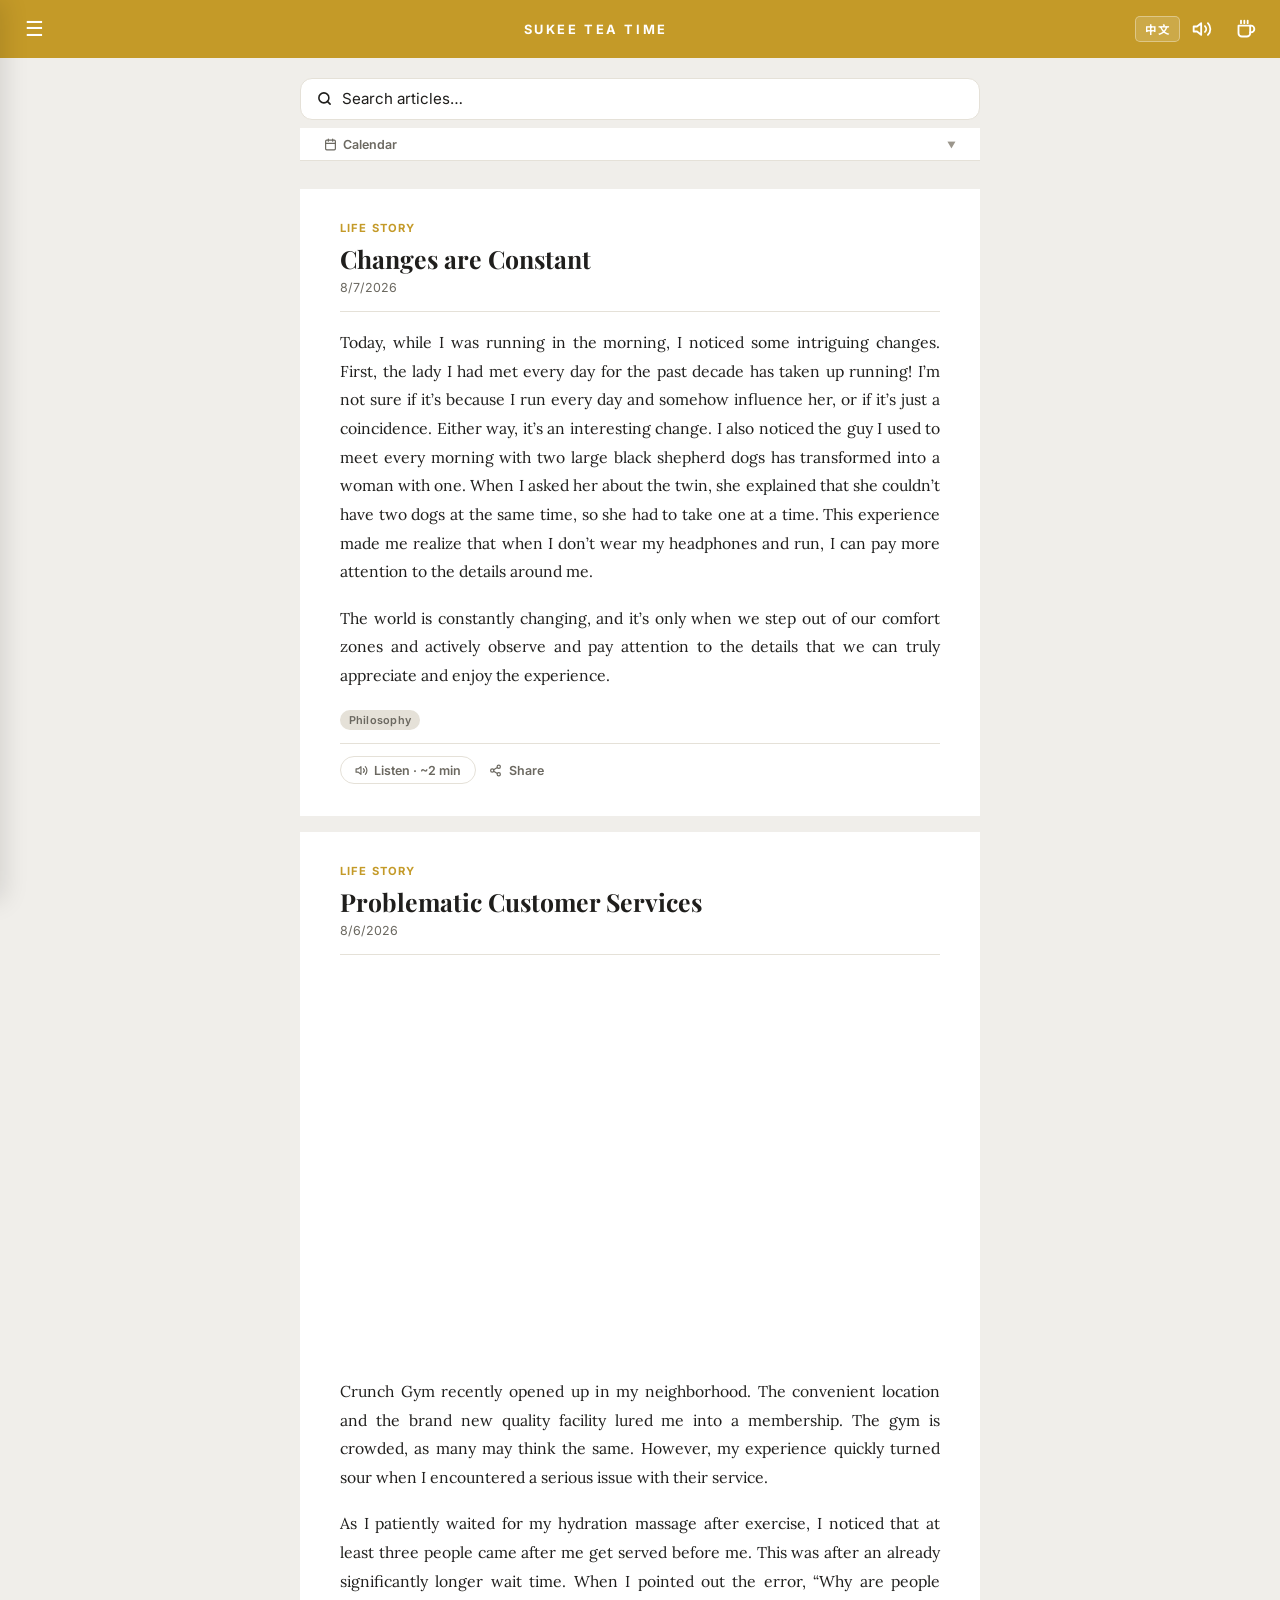
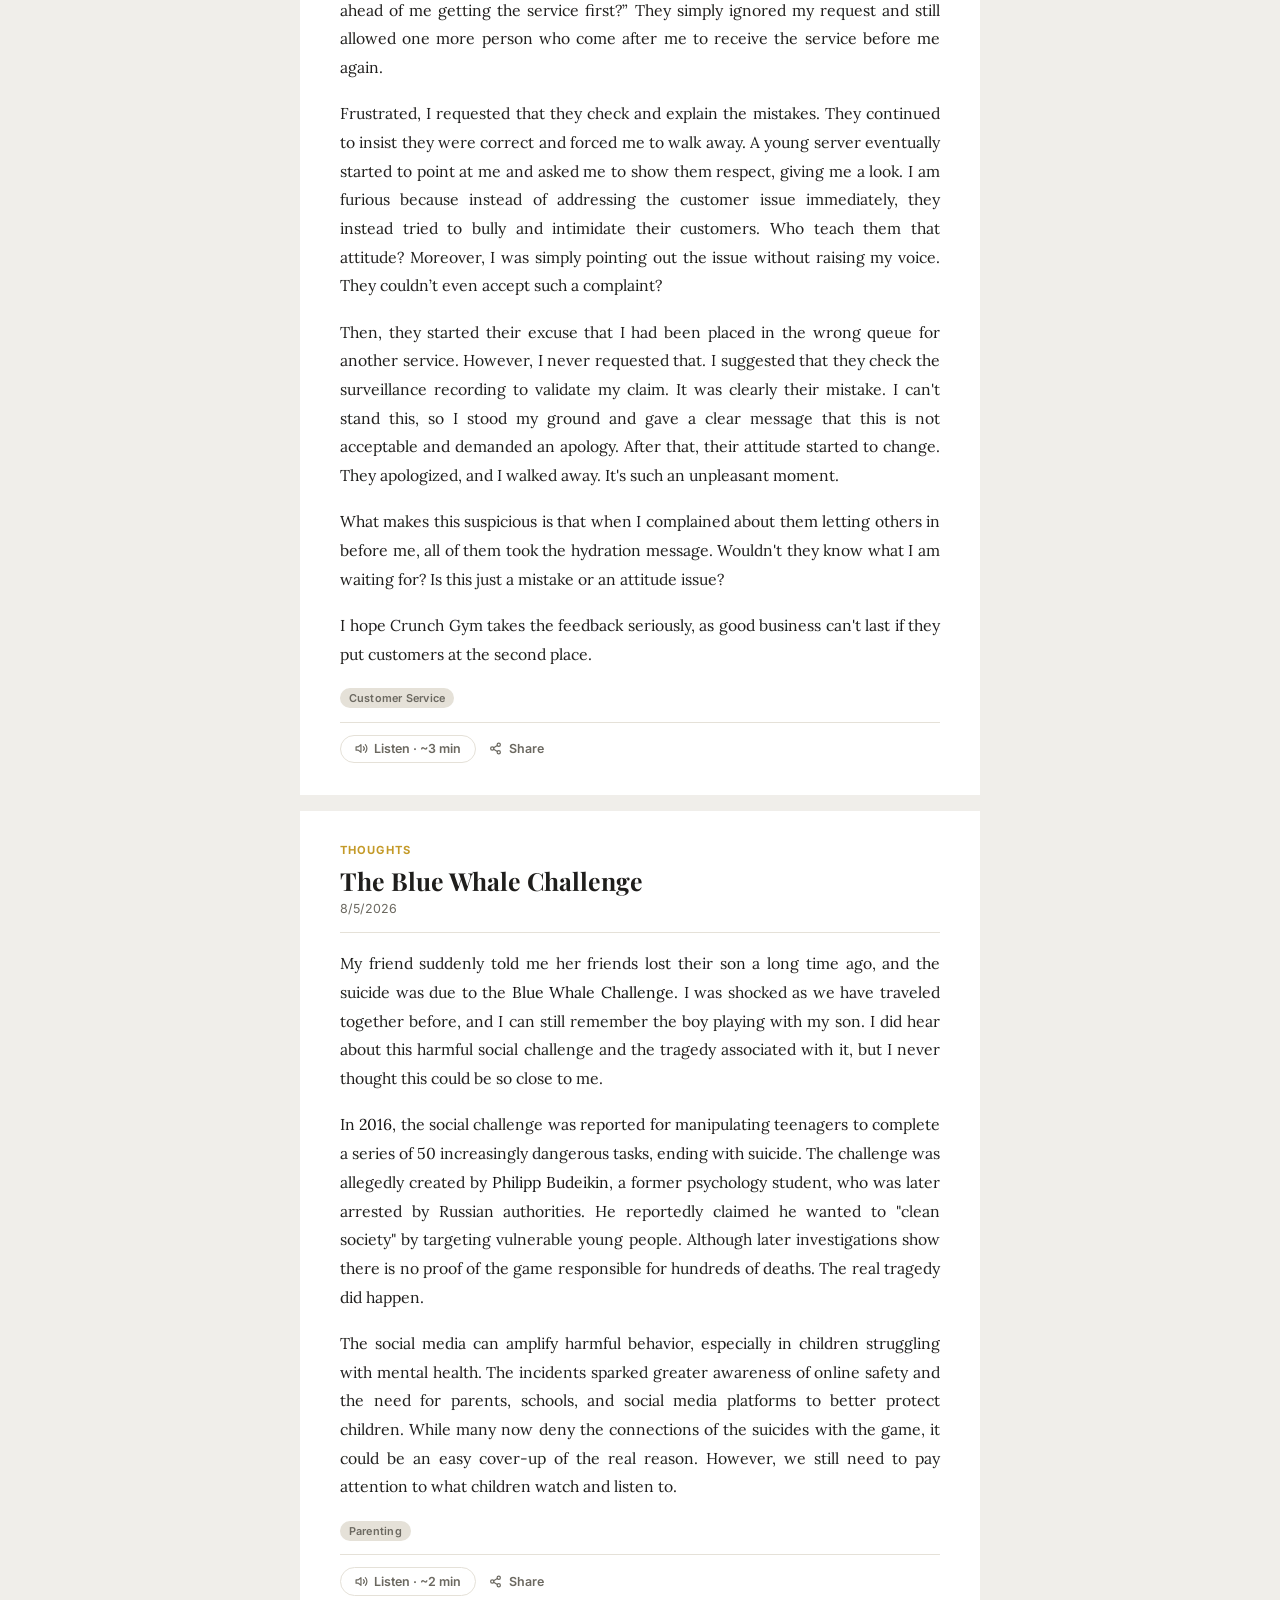
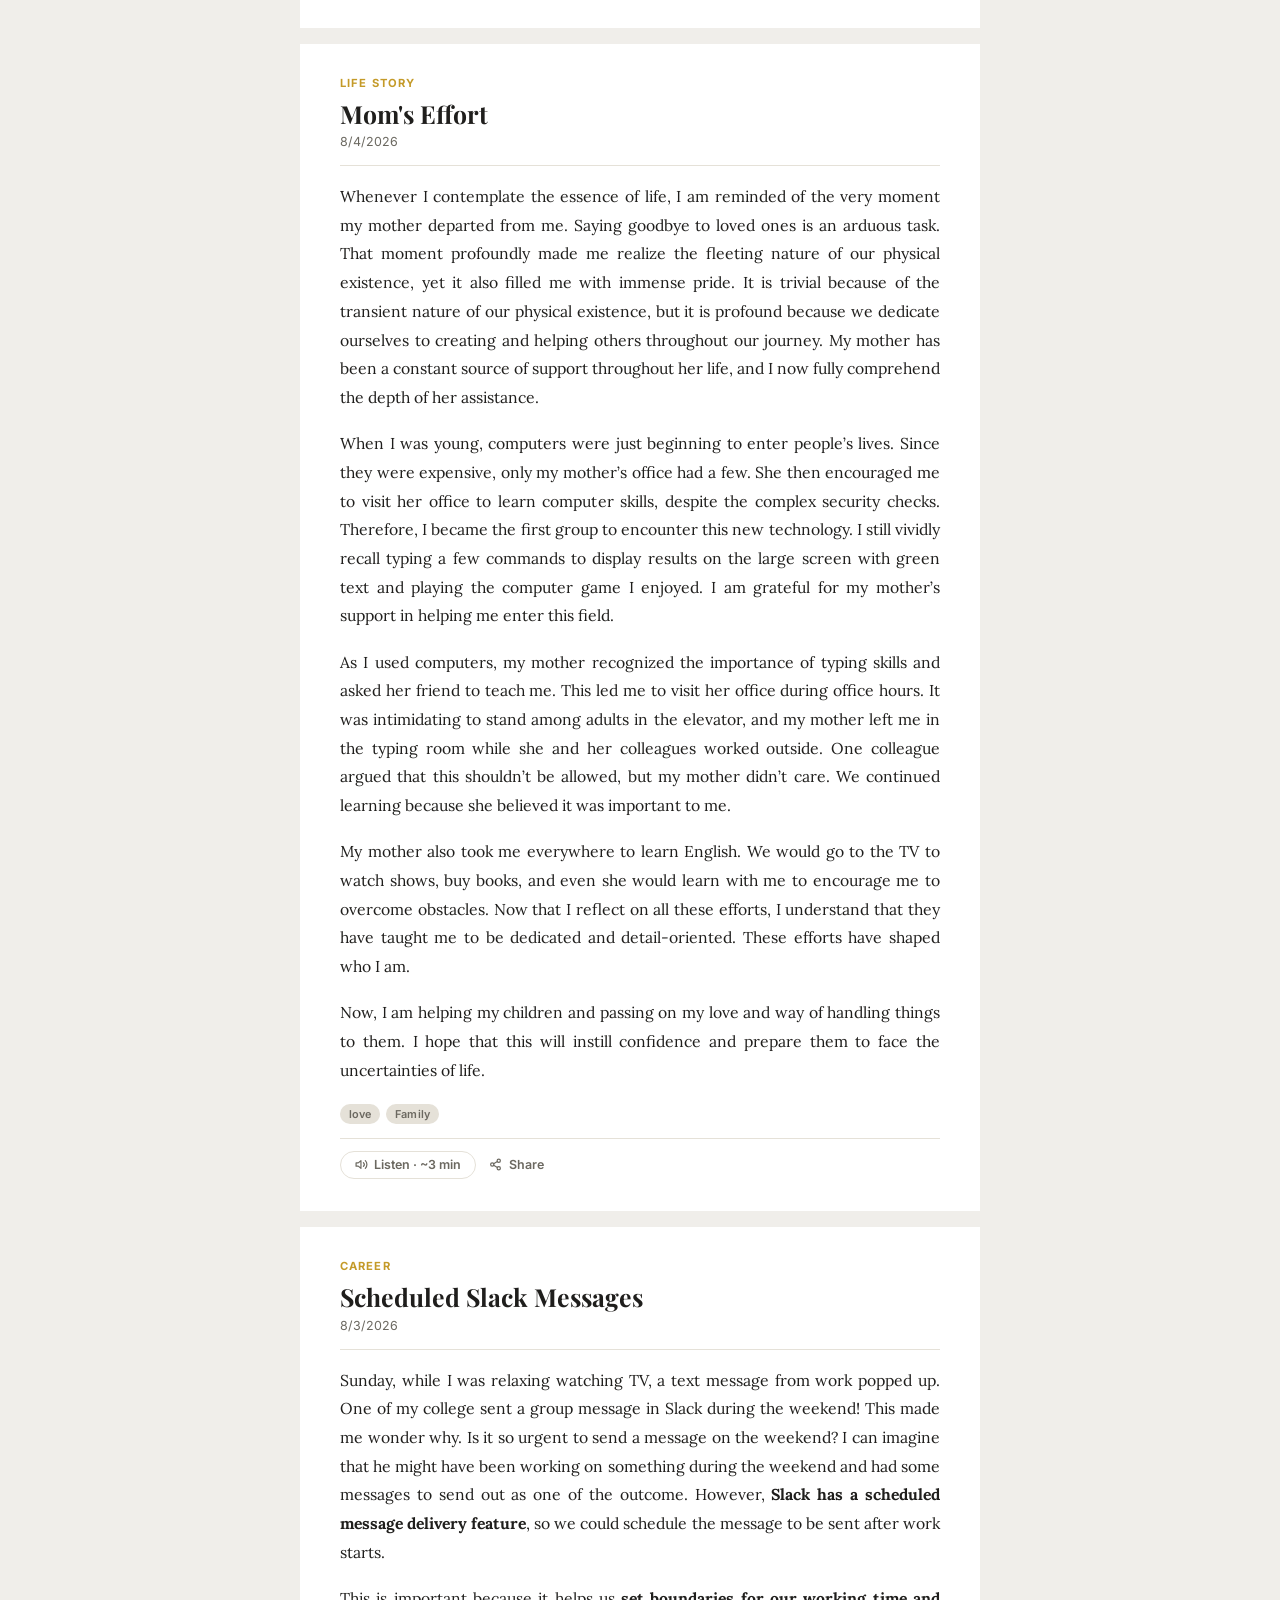
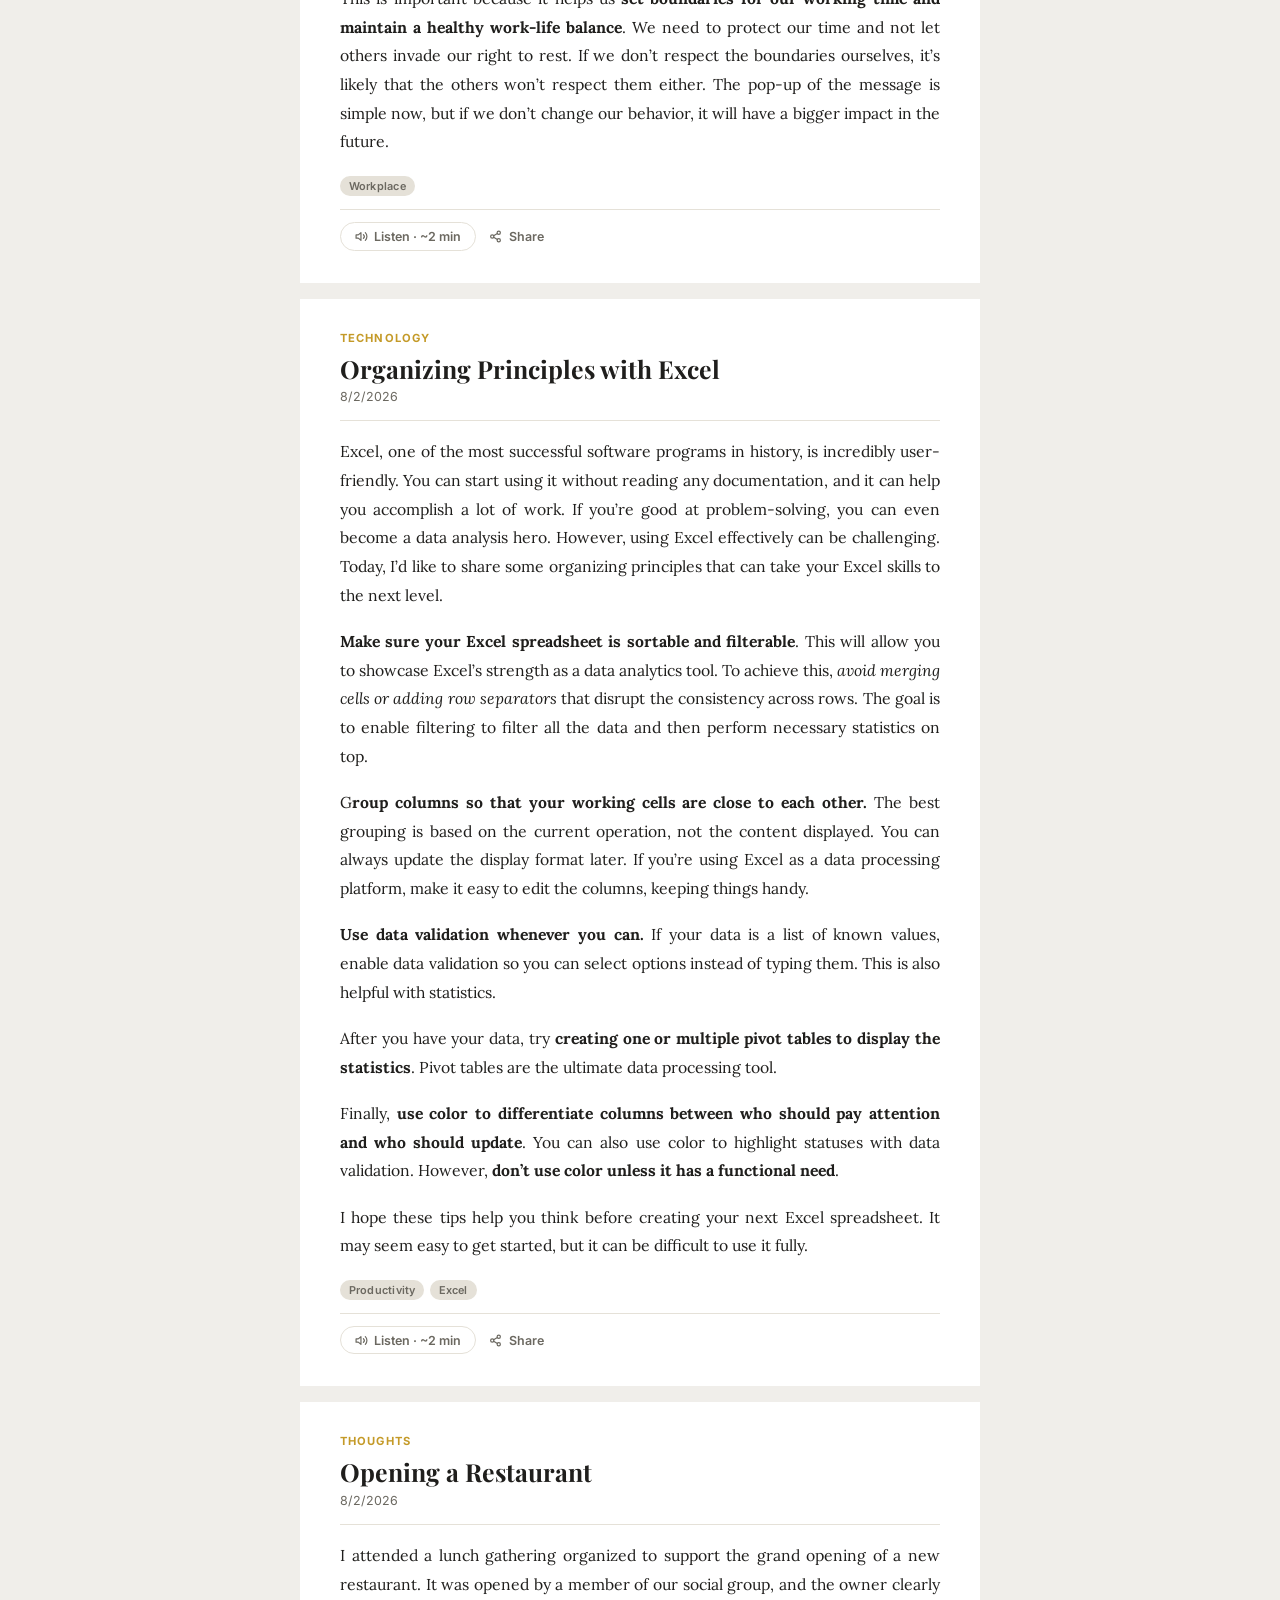
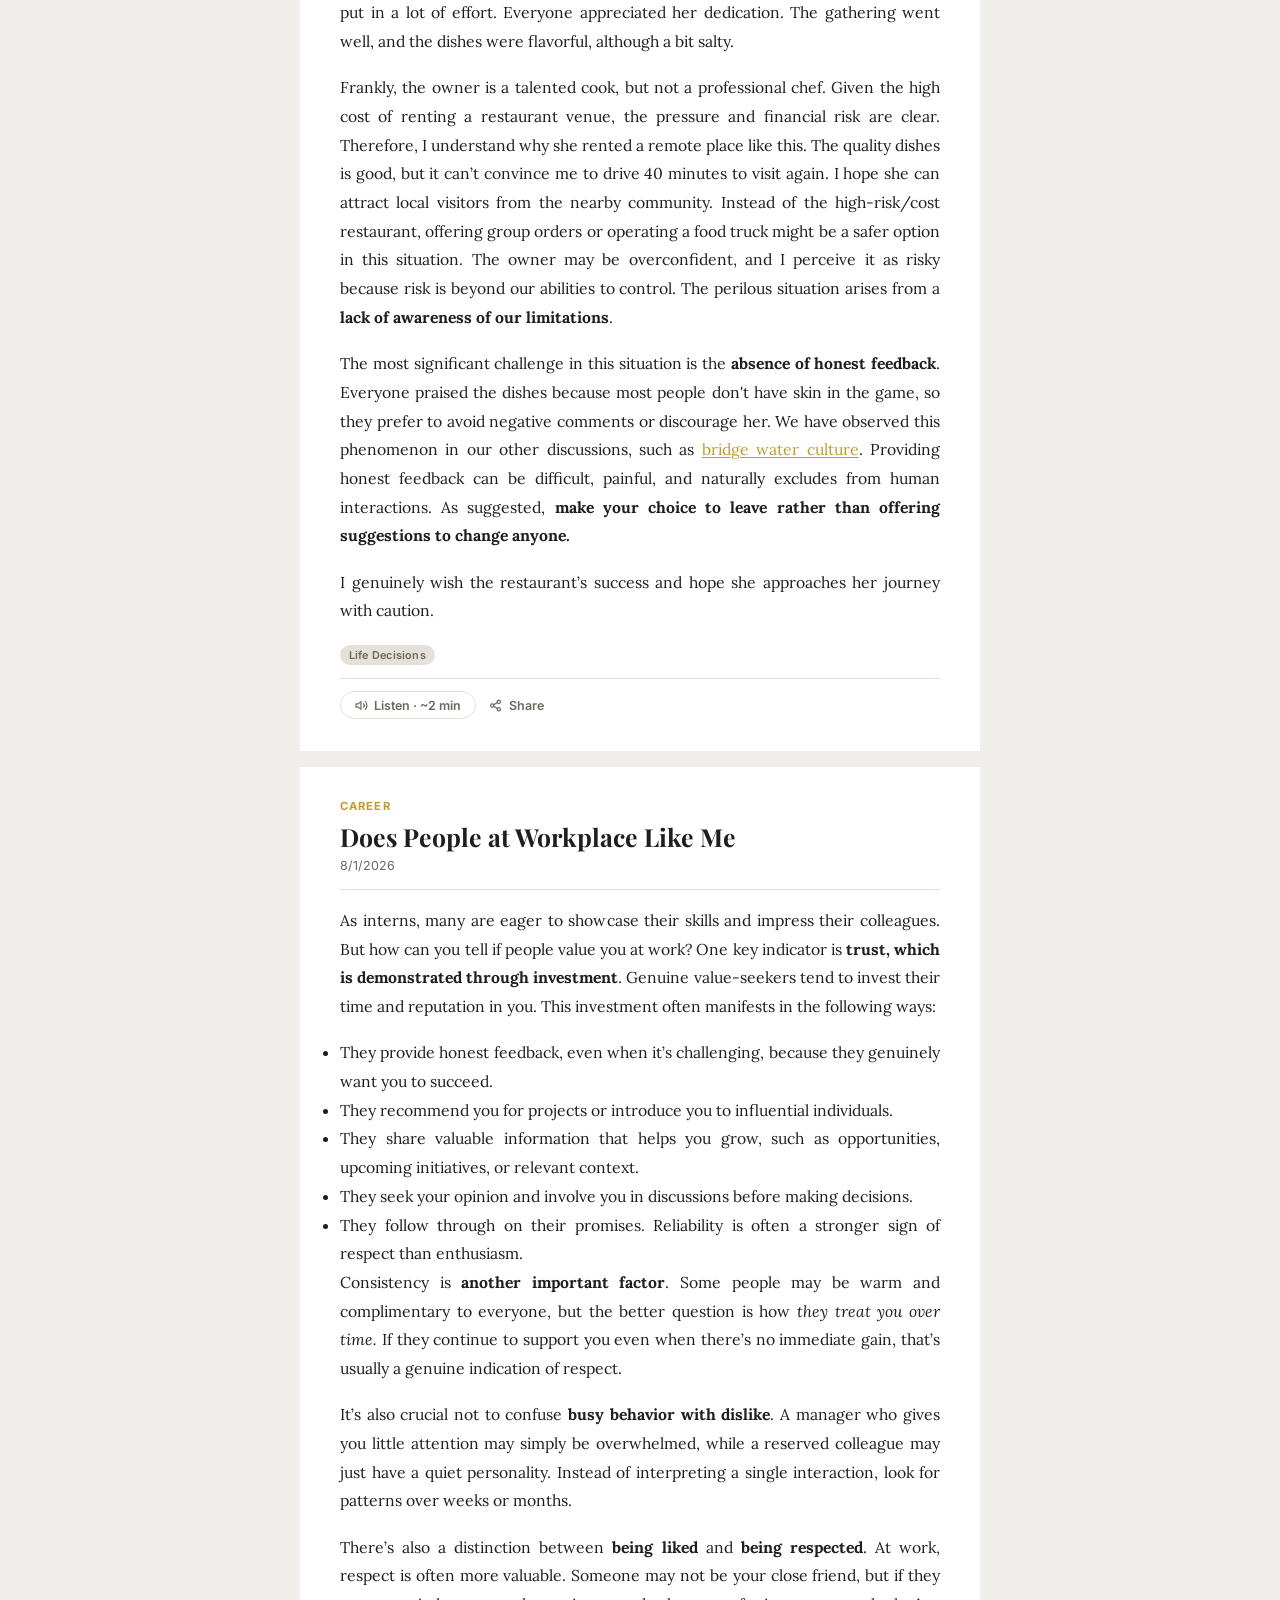
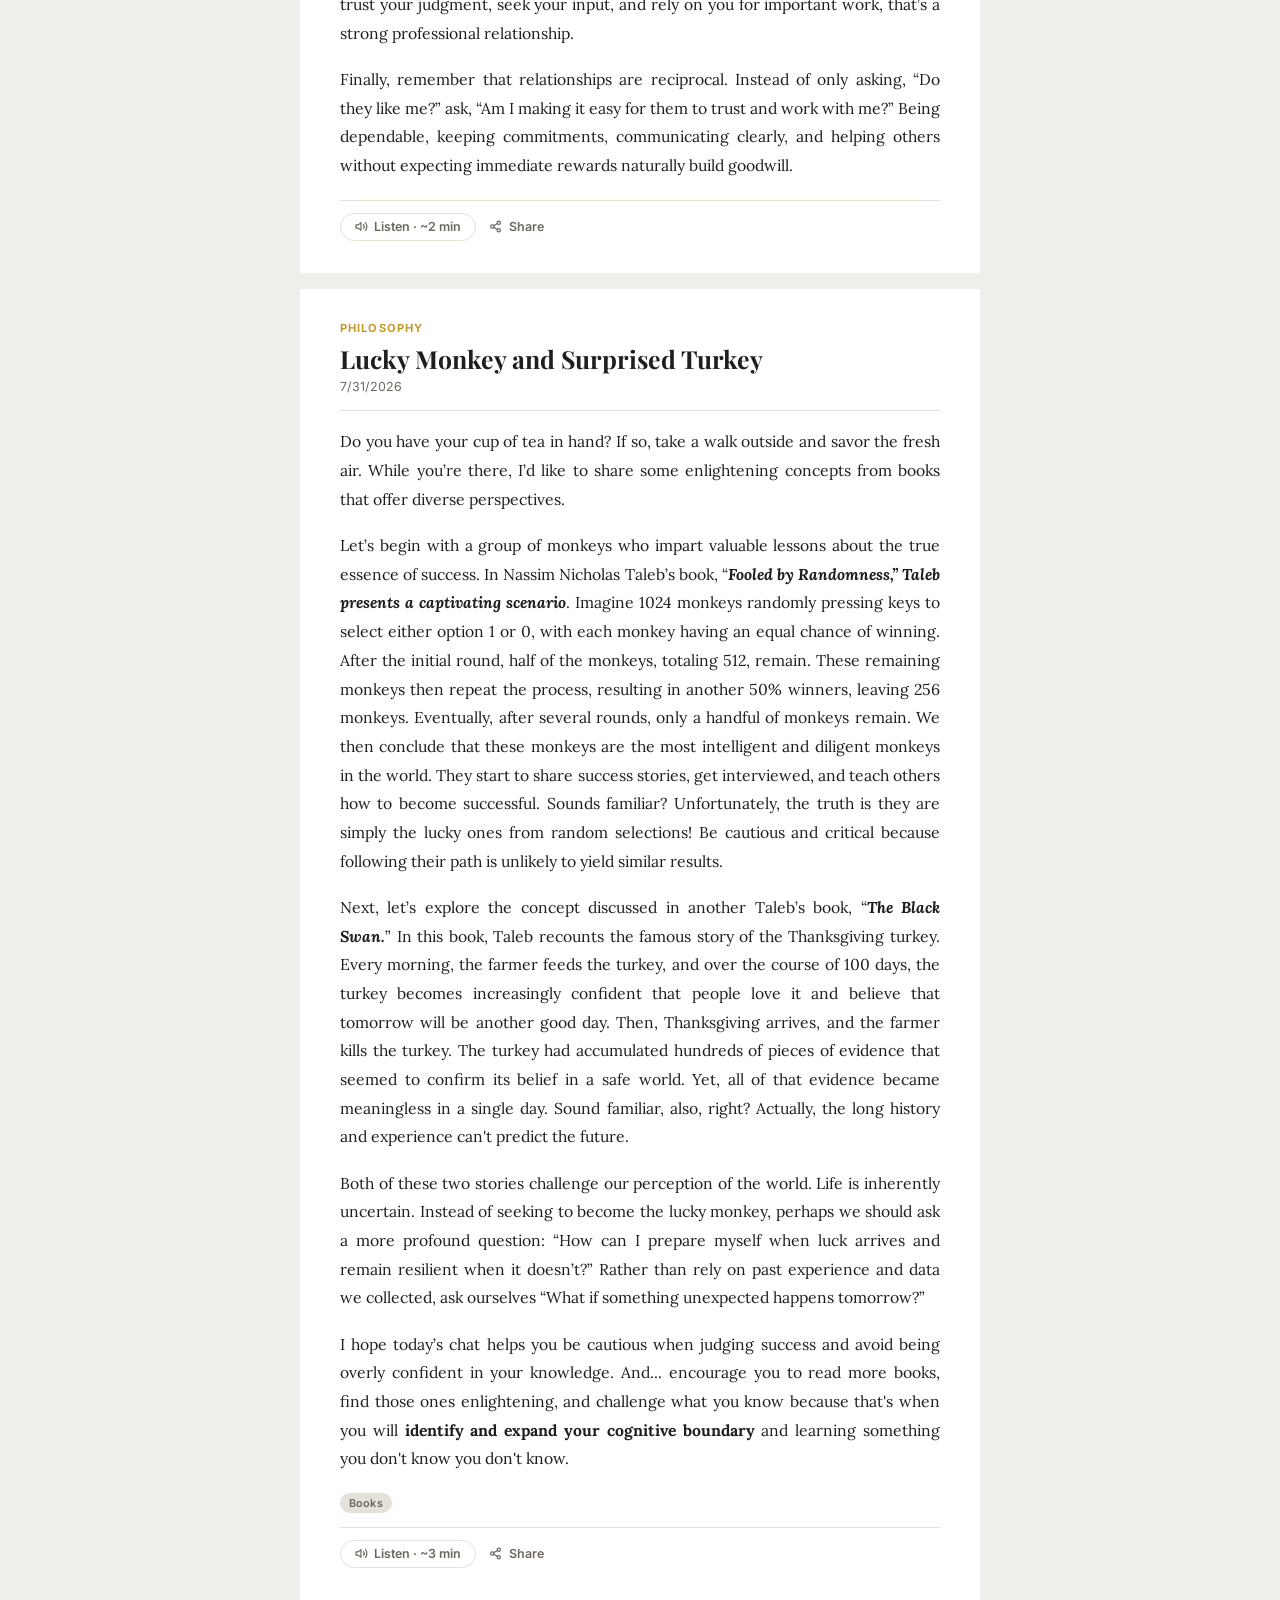
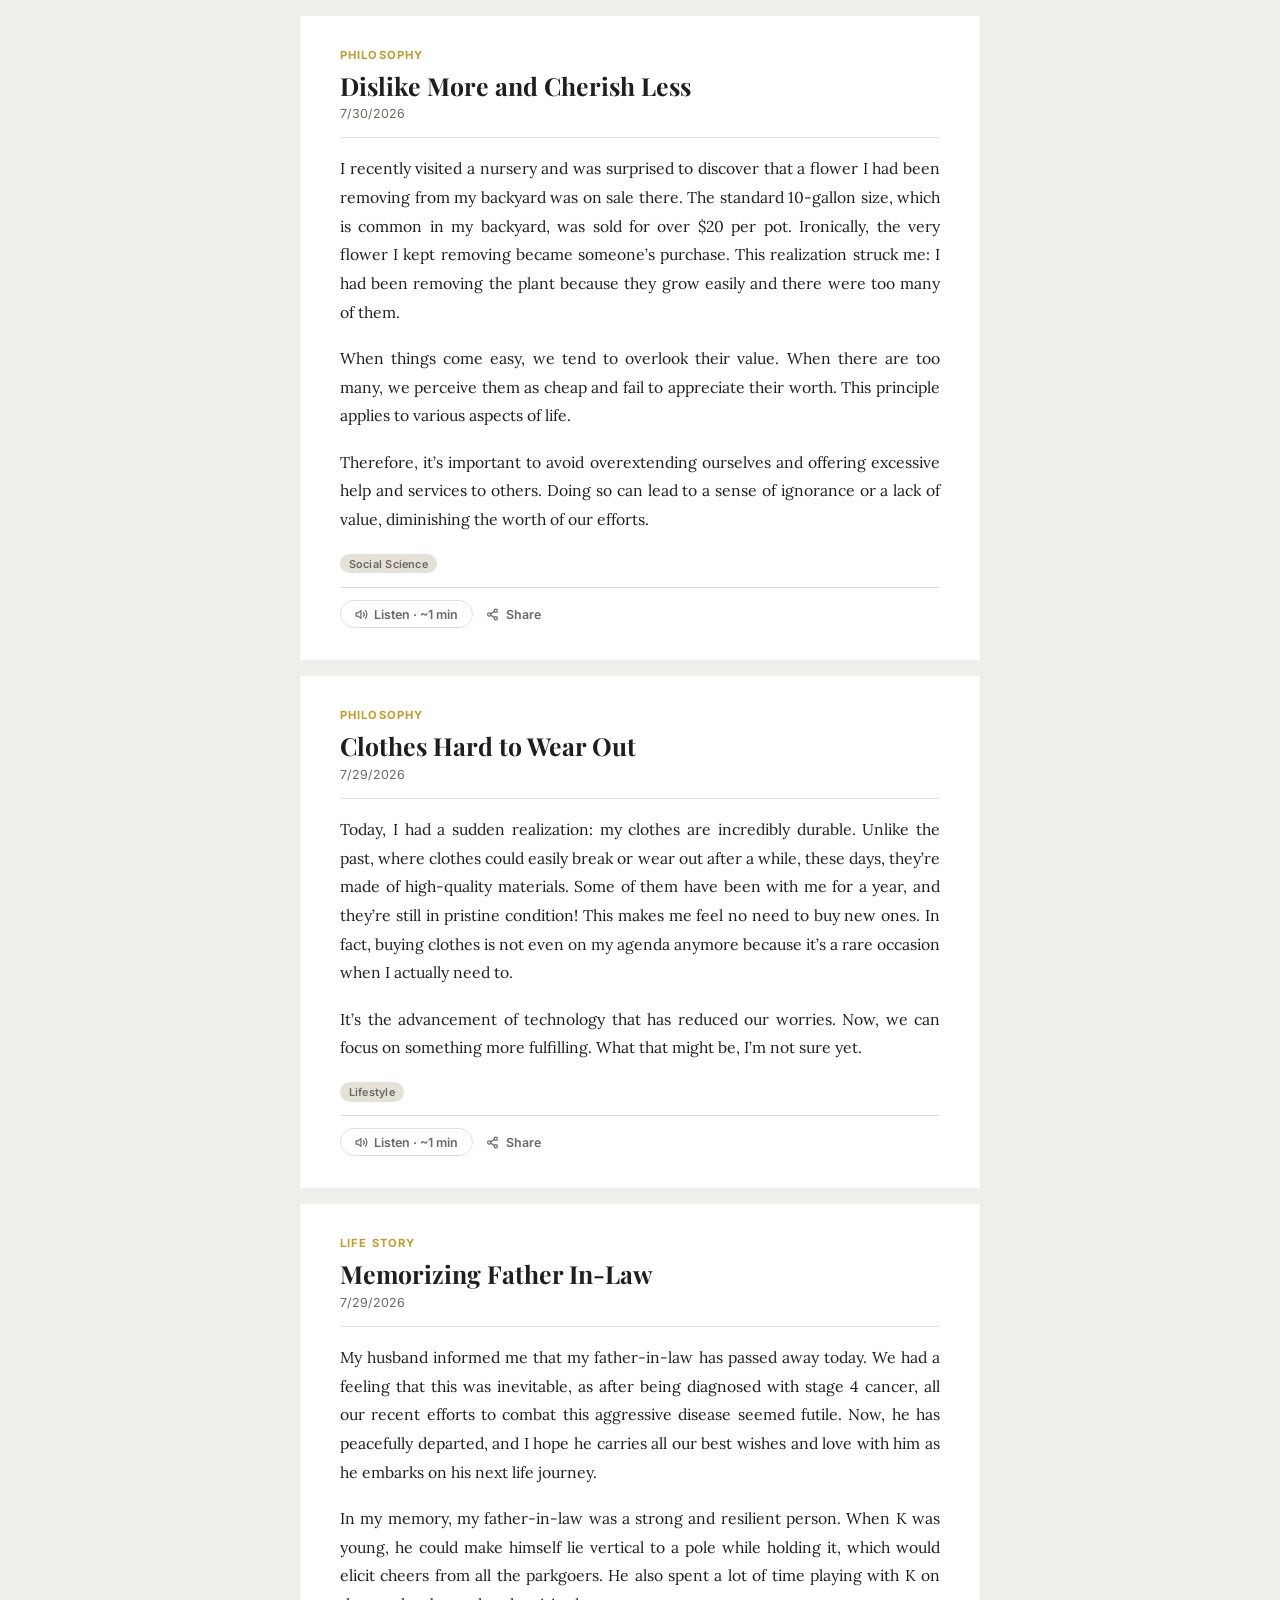
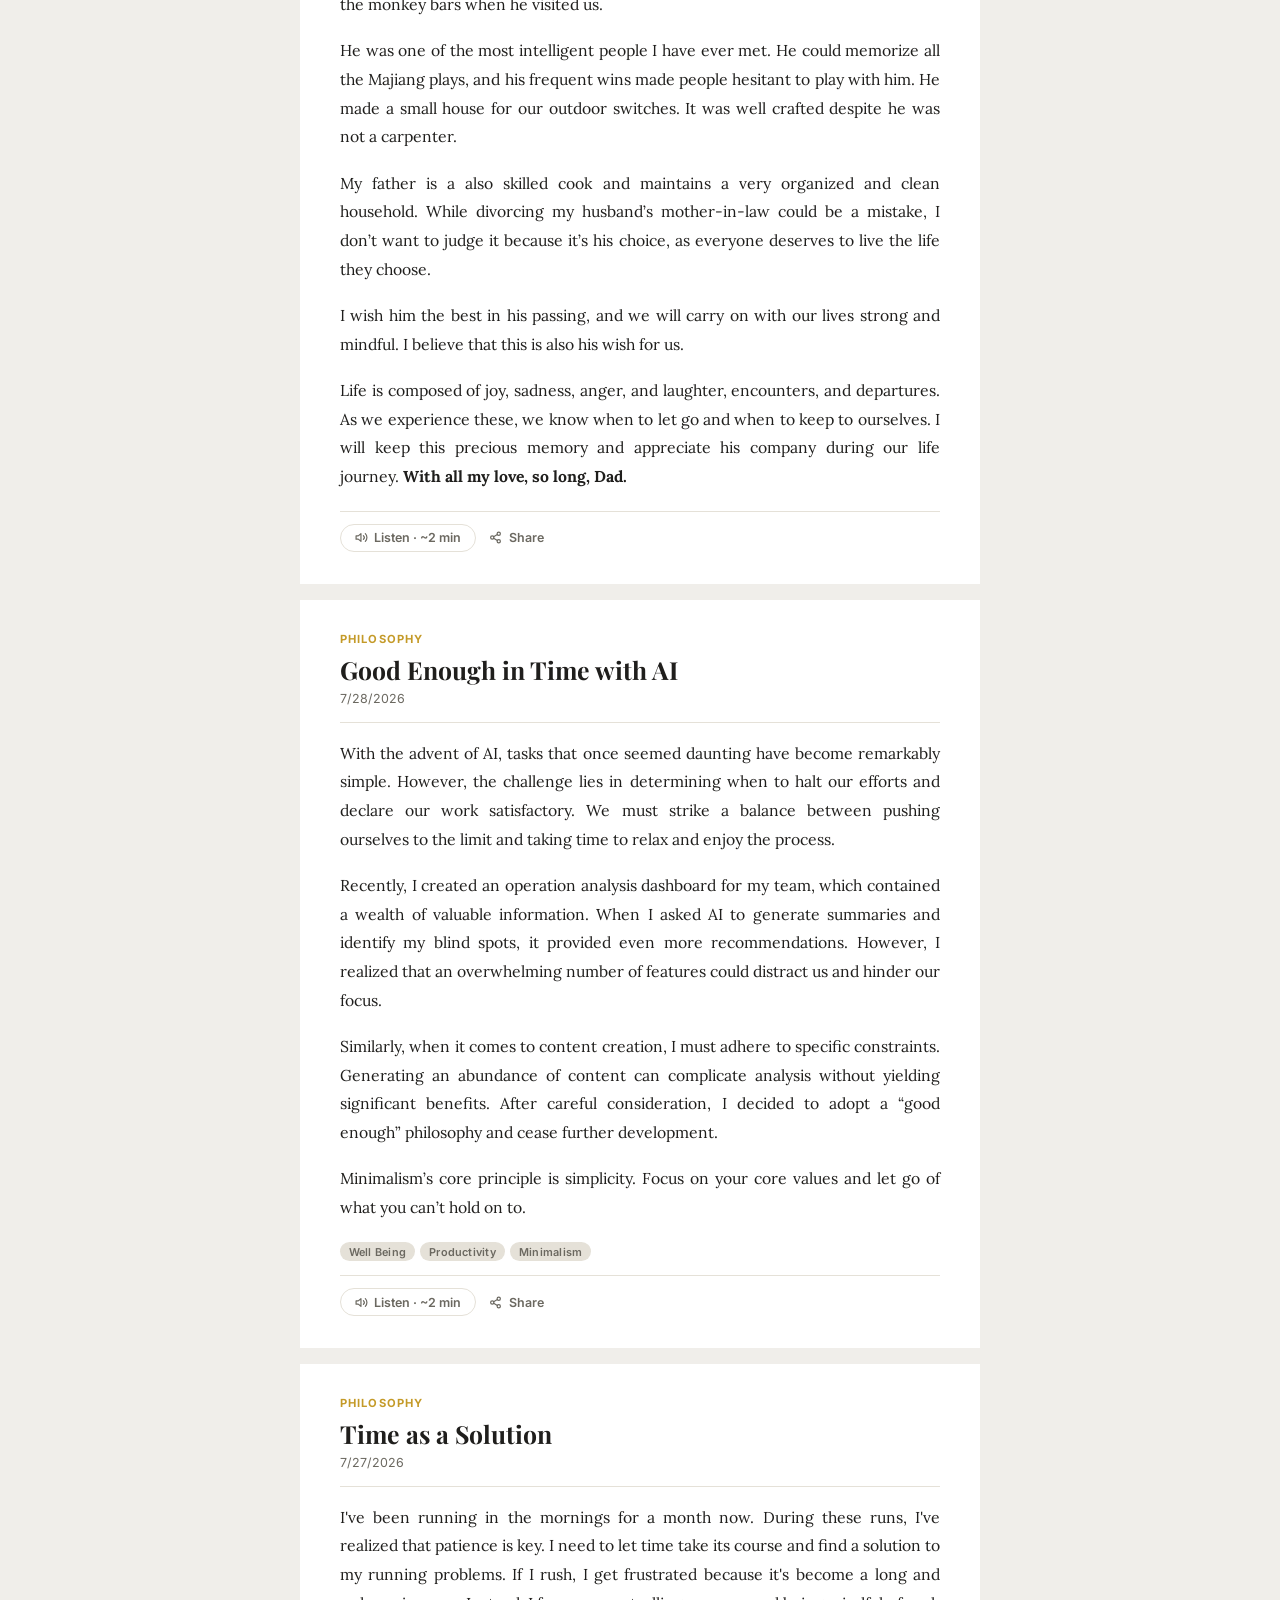
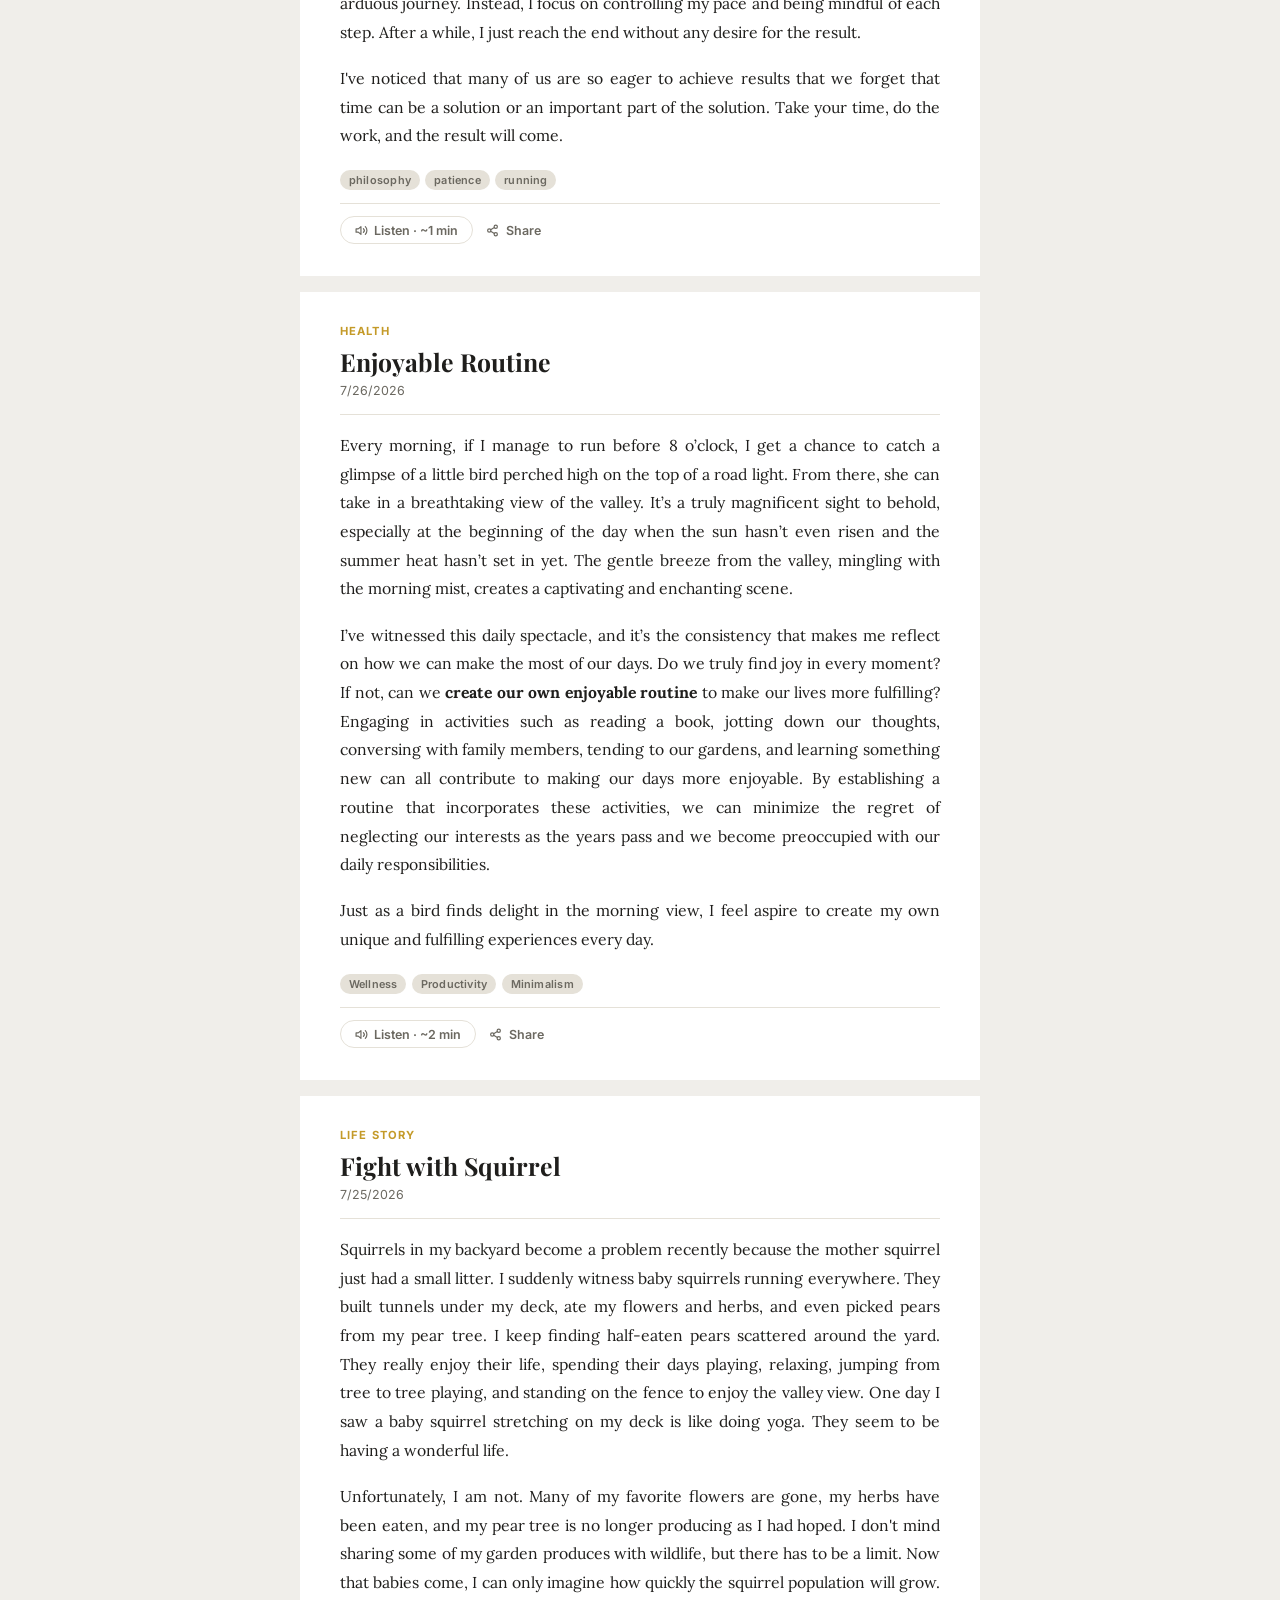
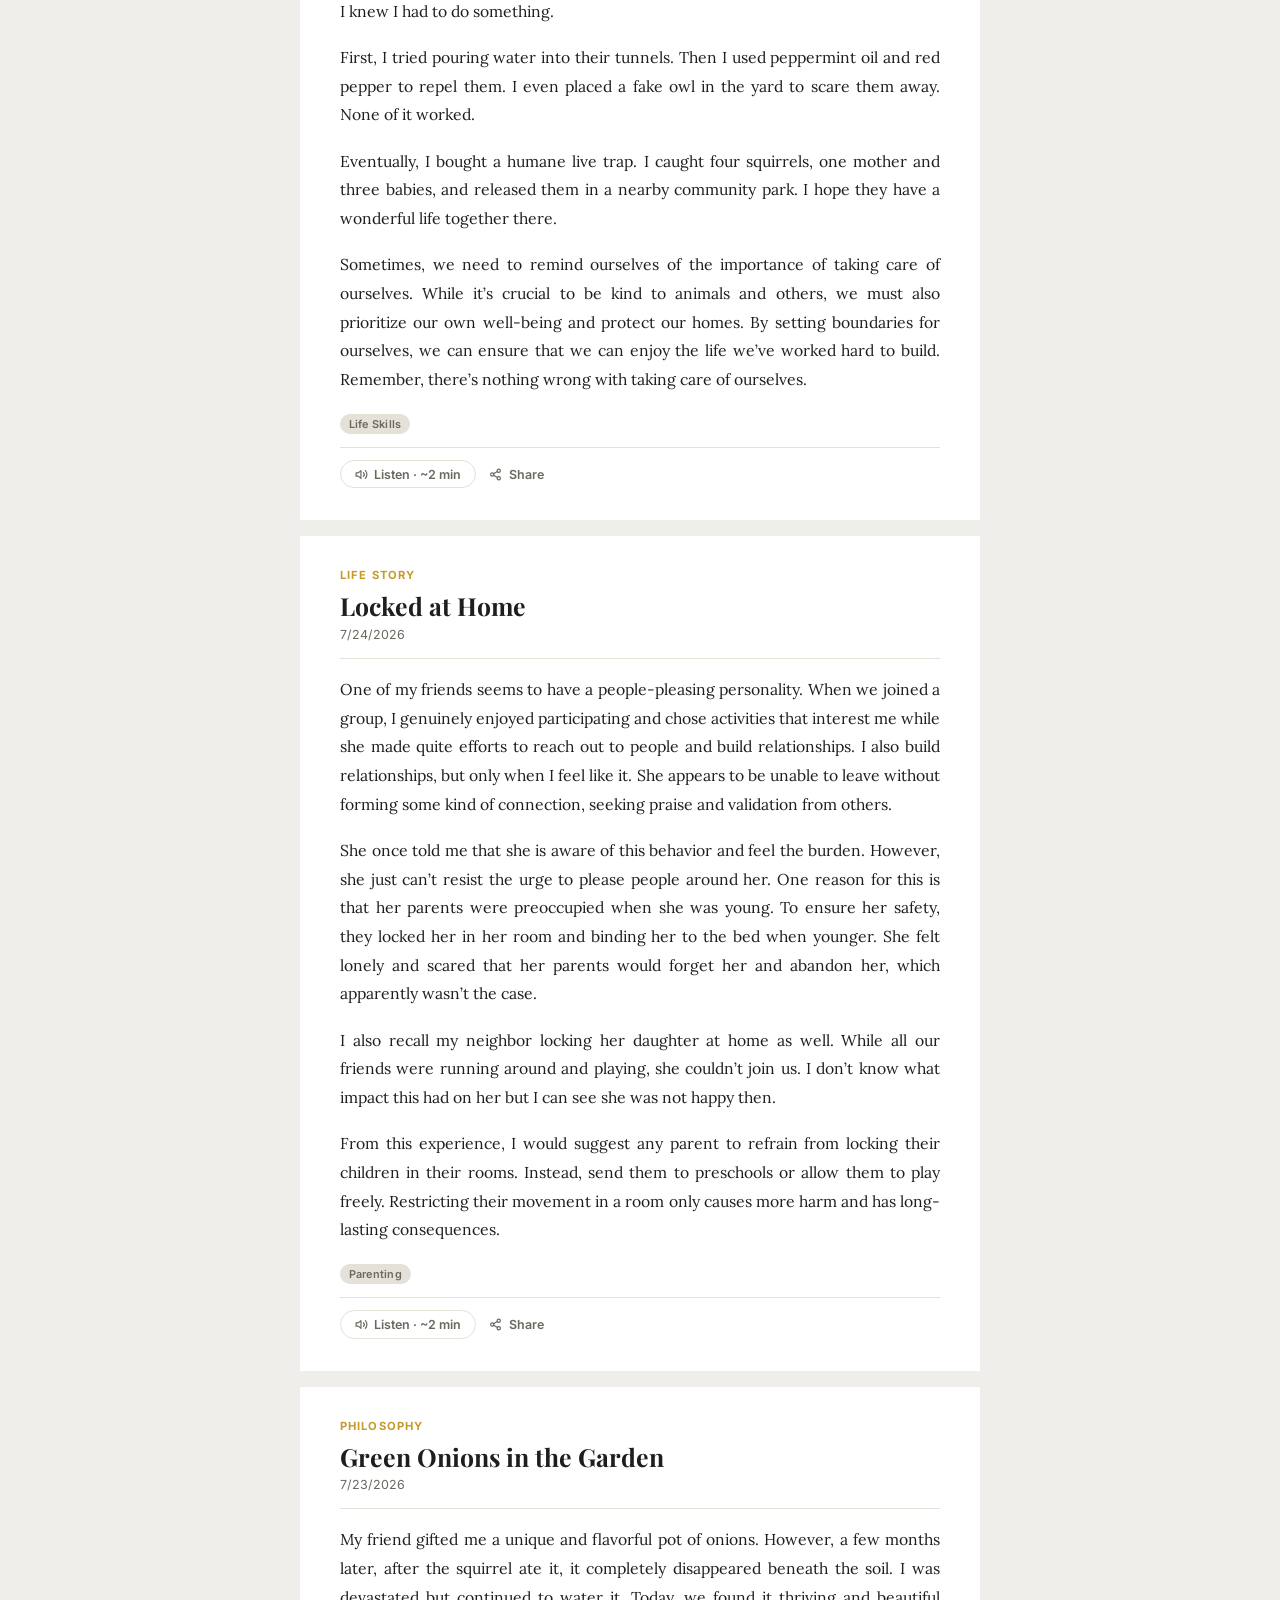
==== index.html @ 392f8eda "Trigger GitHub Actions deployment Co-Authored-By: Claude Sonnet 4.6 <noreply@anthropic.com>" ====
<!DOCTYPE html>
<html lang="en">
<head>
  <meta charset="UTF-8">
  <meta name="viewport" content="width=device-width, initial-scale=1.0">
  <title>Sukee Tea Time</title>

  <!-- Open Graph / social sharing -->
  <meta property="og:site_name" content="Sukee Tea Time">
  <meta property="og:type" content="article">
  <meta property="og:title" id="ogTitle" content="Sukee Tea Time">
  <meta property="og:description" id="ogDescription" content="Reflections on life, wellness, and everyday moments.">
  <meta property="og:url" id="ogUrl" content="">
  <meta property="og:image" id="ogImage" content="">
  <meta name="twitter:card" content="summary_large_image">
  <meta name="twitter:title" id="twTitle" content="Sukee Tea Time">
  <meta name="twitter:description" id="twDescription" content="Reflections on life, wellness, and everyday moments.">
  <meta name="twitter:image" id="twImage" content="">
  <link rel="preconnect" href="https://fonts.googleapis.com">
  <link rel="preconnect" href="https://fonts.gstatic.com" crossorigin>
  <link href="https://fonts.googleapis.com/css2?family=Inter:wght@400;500;600;700;800&family=Lora:ital,wght@0,400;0,500;1,400&family=Noto+Sans+SC:wght@400;700&family=Playfair+Display:wght@700;800&display=swap" rel="stylesheet">
  <link rel="stylesheet" href="style.css">
</head>
<body>

  <!-- Header -->
  <header>
    <button class="hamburger" id="hamburgerBtn" aria-label="Menu">&#9776;</button>
    <span class="site-name">Sukee Tea Time</span>
    <button class="lang-toggle" id="langToggle" aria-label="Switch language">中文</button>
    <button class="speaker-btn" id="speakerBtn" aria-label="Read article aloud">
      <svg width="20" height="20" viewBox="0 0 24 24" fill="none" stroke="currentColor" stroke-width="2.2" stroke-linecap="round" stroke-linejoin="round">
        <polygon points="11 5 6 9 2 9 2 15 6 15 11 19 11 5"/>
        <path d="M15.54 8.46a5 5 0 0 1 0 7.07"/>
        <path d="M19.07 4.93a10 10 0 0 1 0 14.14"/>
      </svg>
    </button>
    <a class="tea-chat-btn" href="https://talk.sukeeteatime.com/" target="_blank" rel="noopener" aria-label="Open Tea Chat">
      <svg width="20" height="20" viewBox="0 0 24 24" fill="none" stroke="currentColor" stroke-width="2.2" stroke-linecap="round" stroke-linejoin="round">
        <path d="M17 8h1a4 4 0 0 1 0 8h-1"/>
        <path d="M3 8h14v9a4 4 0 0 1-4 4H7a4 4 0 0 1-4-4V8z"/>
        <line x1="6" y1="2" x2="6" y2="5"/>
        <line x1="10" y1="2" x2="10" y2="5"/>
        <line x1="14" y1="2" x2="14" y2="5"/>
      </svg>
    </a>
  </header>

  <!-- Sidebar -->
  <div class="sidebar-backdrop" id="sidebarBackdrop"></div>
  <aside class="sidebar" id="sidebar">
    <div class="sidebar-head">
      <span class="sidebar-head-title">Sukee Tea Time</span>
      <button class="sidebar-close" id="sidebarClose">✕</button>
    </div>
    <div class="sidebar-body">
      <div class="sidebar-label" id="sidebarBrowseLabel">Browse</div>
      <ul class="sidebar-nav" id="sidebarNav"></ul>
      <div class="sidebar-divider"></div>
    </div>
  </aside>

  <!-- Main search -->
  <div class="main-search-wrap">
    <svg class="main-search-icon" width="15" height="15" viewBox="0 0 24 24" fill="none" stroke="currentColor" stroke-width="2.5" stroke-linecap="round" stroke-linejoin="round"><circle cx="11" cy="11" r="8"/><line x1="21" y1="21" x2="16.65" y2="16.65"/></svg>
    <input type="search" id="mainSearch" class="main-search-input" placeholder="Search articles…" autocomplete="off" autocorrect="off" spellcheck="false">
    <button class="main-search-clear" id="mainSearchClear" style="display:none">✕</button>
  </div>

  <!-- Calendar -->
  <div class="calendar-widget" id="calendarWidget"></div>

  <!-- Main feed -->
  <main id="blogFeed"></main>

  <footer>
    <p>Sukee Tea Time</p>
  </footer>

  <!-- Listen Dialog -->
  <div class="dialog-overlay" id="listenOverlay">
    <div class="listen-dialog">
      <span class="dialog-icon">🎧</span>
      <h2 id="listenDialogTitle">Listen Mode</h2>
      <p id="listenDialogSubtitle">Pick categories and duration for your session.</p>
      <div class="cat-filter-label" id="listenCatLabel">Categories</div>
      <div class="cat-filter-chips" id="catFilterChips"></div>
      <div class="cat-filter-label" id="listenContentLbl">Reading Language</div>
      <div class="time-opts" id="listenLangOpts">
        <button class="time-opt active" data-lang="en">English</button>
        <button class="time-opt" data-lang="zh">Chinese</button>
        <button class="time-opt" data-lang="mix">Mix</button>
      </div>
      <div class="cat-filter-label" id="listenDurLabel">Session length</div>
      <div class="time-opts">
        <button class="time-opt active" data-min="10">10 min</button>
        <button class="time-opt" data-min="15">15 min</button>
        <button class="time-opt" data-min="30">30 min</button>
      </div>
      <button class="btn-start" id="startListenBtn">▶ Start Listening</button>
      <button class="btn-cancel" id="cancelListenBtn">Cancel</button>
    </div>
  </div>

  <!-- Mini Player -->
  <div class="mini-player" id="miniPlayer">
    <div class="mp-info">
      <span class="mp-label" id="mpLabel">🎧 Now Reading</span>
      <div class="mp-title" id="mpTitle">—</div>
      <div class="mp-progress"><div class="mp-bar" id="mpBar"></div></div>
    </div>
    <div class="mp-controls">
      <button class="mp-btn" id="mpPause">⏸</button>
      <button class="mp-btn mp-skip" id="mpSkip">⏭ Skip</button>
      <button class="mp-btn" id="mpStop">■ Stop</button>
    </div>
  </div>

  <!-- Article Modal -->
  <div class="modal-overlay" id="modalOverlay">
    <div class="modal" role="dialog" aria-modal="true">
      <div class="modal-gold-bar"></div>
      <div class="modal-inner">
        <div class="modal-cat" id="modalCategory"></div>
        <h2 class="modal-title" id="modalTitle"></h2>
        <div class="modal-byline" id="modalByline"></div>
        <div class="modal-tags-row" id="modalTags"></div>
        <hr class="modal-divider">
        <div class="modal-body" id="modalContent"></div>
      </div>
      <!-- Home button: placed AFTER modal-inner so it sits above the iOS scroll layer -->
      <a class="modal-close" id="modalClose" href="https://talk.sukeeteatime.com/" target="_blank" rel="noopener" aria-label="Open Sukee Tea Time">
        <svg width="16" height="16" viewBox="0 0 24 24" fill="none" stroke="currentColor" stroke-width="2.2" stroke-linecap="round" stroke-linejoin="round"><path d="M3 9l9-7 9 7v11a2 2 0 0 1-2 2H5a2 2 0 0 1-2-2z"/><polyline points="9 22 9 12 15 12 15 22"/></svg>
      </a>
      <!-- Session controls bar — shown only during timed reading -->
      <div class="session-bar" id="sessionBar" style="display:none">
        <div class="session-bar-progress"><div class="session-bar-fill" id="sessionBarFill"></div></div>
        <div class="session-bar-body">
          <span class="session-bar-track" id="sessionBarTrack"></span>
          <div class="session-bar-controls">
            <button class="sb-btn" id="sbPause">⏸</button>
            <button class="sb-btn sb-skip" id="sbSkip">⏭ Next</button>
            <button class="sb-btn sb-stop" id="sbStop">■ Stop</button>
          </div>
        </div>
      </div>
    </div>
  </div>


  <!-- All posts bundled into one file by the pre-commit hook (was 365 separate requests) -->
  <script src="blogs/registry.js?v=7" defer></script>
  <script src="blogs-ch/registry.js?v=7" defer></script>
  <script src="app.js?v=7" defer></script>

</body>
</html>
---- style.css ----
/* === Reset === */
*, *::before, *::after { box-sizing: border-box; margin: 0; padding: 0; }
html { scroll-behavior: smooth; }

:root {
  --gold: #C49A28;
  --gold-dark: #a8831e;
  --bg: #f0eeea;
  --surface: #ffffff;
  --text: #1f1e1c;
  --text-muted: #6b6860;
  --text-light: #9b968c;
  --border: #e5e1d8;
  --serif: 'Lora', Georgia, 'Times New Roman', serif;
  --display: 'Playfair Display', Georgia, serif;
  --sans: 'Inter', 'Noto Sans SC', system-ui, -apple-system, sans-serif;
}

body {
  font-family: var(--serif);
  background: var(--bg);
  color: var(--text);
  min-height: 100vh;
  -webkit-font-smoothing: antialiased;
}

body.lang-zh {
  font-family: 'Noto Sans SC', system-ui, sans-serif;
}
body.lang-zh .modal-body,
body.lang-zh .post-body {
  font-family: 'Noto Sans SC', system-ui, sans-serif;
  line-height: 2;
}

/* === Header === */
header {
  position: sticky;
  top: 0;
  z-index: 100;
  background: var(--gold);
  display: flex;
  align-items: center;
  height: 58px;
  padding: 0 0.75rem;
}

.hamburger, .speaker-btn, .tea-chat-btn {
  background: none;
  border: none;
  color: white;
  cursor: pointer;
  width: 44px;
  height: 44px;
  display: flex;
  align-items: center;
  justify-content: center;
  border-radius: 50%;
  transition: background 0.15s;
  flex-shrink: 0;
  text-decoration: none;
}
.hamburger { font-size: 1.3rem; letter-spacing: -1px; }
.speaker-btn { font-size: 1.2rem; }
.hamburger:hover, .speaker-btn:hover, .tea-chat-btn:hover { background: rgba(255,255,255,0.18); }

.lang-toggle {
  background: rgba(255,255,255,0.15);
  border: 1px solid rgba(255,255,255,0.35);
  color: white;
  border-radius: 5px;
  padding: 0.22rem 0.55rem;
  font-family: var(--sans);
  font-size: 0.72rem;
  font-weight: 700;
  letter-spacing: 0.04em;
  cursor: pointer;
  transition: background 0.15s;
  margin-right: auto;
}
.lang-toggle:hover { background: rgba(255,255,255,0.28); }

.site-name {
  flex: 1;
  text-align: center;
  font-family: var(--sans);
  font-weight: 700;
  font-size: 0.8rem;
  letter-spacing: 0.2em;
  text-transform: uppercase;
  color: white;
}

/* === Sidebar === */
.sidebar {
  position: fixed;
  top: 0;
  left: -290px;
  width: 290px;
  height: 100dvh;
  background: var(--surface);
  z-index: 300;
  transition: left 0.28s cubic-bezier(0.4, 0, 0.2, 1);
  display: flex;
  flex-direction: column;
  box-shadow: 4px 0 24px rgba(0,0,0,0.12);
}
.sidebar.open { left: 0; }

.sidebar-backdrop {
  position: fixed;
  inset: 0;
  background: rgba(0,0,0,0.38);
  z-index: 299;
  opacity: 0;
  pointer-events: none;
  transition: opacity 0.28s;
}
.sidebar-backdrop.open { opacity: 1; pointer-events: all; }

.sidebar-head {
  background: var(--gold);
  min-height: 58px;
  display: flex;
  align-items: center;
  justify-content: space-between;
  padding: 0 1rem 0 1.25rem;
}
.sidebar-head-title {
  font-family: var(--sans);
  font-weight: 700;
  font-size: 0.75rem;
  letter-spacing: 0.18em;
  text-transform: uppercase;
  color: white;
}
.sidebar-close {
  background: none;
  border: none;
  color: white;
  font-size: 1.1rem;
  cursor: pointer;
  width: 36px;
  height: 36px;
  display: flex;
  align-items: center;
  justify-content: center;
  border-radius: 50%;
  transition: background 0.15s;
}
.sidebar-close:hover { background: rgba(255,255,255,0.18); }

.sidebar-body { flex: 1; overflow-y: auto; padding: 1.25rem 0; }

.sidebar-search-wrap {
  display: flex;
  align-items: center;
  margin: 0 1.25rem 1rem;
  background: #f8f7f4;
  border: 1.5px solid var(--border);
  border-radius: 10px;
  padding: 0.5rem 0.75rem;
  transition: border-color 0.18s;
}
.sidebar-search-wrap:focus-within {
  border-color: var(--gold);
  background: #fff;
}
.sidebar-search-icon {
  color: var(--text-dim);
  flex-shrink: 0;
  margin-right: 0.5rem;
}
.sidebar-search-input {
  flex: 1;
  border: none;
  background: transparent;
  font-family: var(--sans);
  font-size: 0.88rem;
  color: var(--text);
  outline: none;
  min-width: 0;
  -webkit-appearance: none;
}
.sidebar-search-input::placeholder { color: var(--text-dim); }
.sidebar-search-input::-webkit-search-cancel-button { display: none; }
.sidebar-search-clear {
  display: none;
  align-items: center;
  justify-content: center;
  border: none;
  background: none;
  color: var(--text-dim);
  cursor: pointer;
  font-size: 0.75rem;
  padding: 0 0 0 0.35rem;
  flex-shrink: 0;
}
.sidebar-search-clear:hover { color: var(--text); }

mark.search-hl {
  background: #ffe066;
  color: inherit;
  border-radius: 2px;
  padding: 0 1px;
}
@media (prefers-color-scheme: dark) {
  mark.search-hl { background: #b8860b; color: #fff; }
}
:root[data-theme="dark"] mark.search-hl { background: #b8860b; color: #fff; }
:root[data-theme="light"] mark.search-hl { background: #ffe066; color: inherit; }

.search-snippet {
  font-size: 0.88rem;
  color: var(--text-dim);
  line-height: 1.55;
  margin: 0;
}

.sidebar-label {
  font-family: var(--sans);
  font-size: 0.65rem;
  font-weight: 700;
  text-transform: uppercase;
  letter-spacing: 0.1em;
  color: var(--text-light);
  padding: 0 1.25rem;
  margin-bottom: 0.35rem;
  margin-top: 1rem;
}
.sidebar-label:first-child { margin-top: 0; }

.sidebar-nav { list-style: none; }
.sidebar-nav li button {
  display: block;
  width: 100%;
  text-align: left;
  background: none;
  border: none;
  border-left: 3px solid transparent;
  padding: 0.6rem 1.25rem;
  font-family: var(--sans);
  font-size: 0.88rem;
  color: var(--text-muted);
  cursor: pointer;
  transition: all 0.15s;
}
.sidebar-nav li button:hover { background: #faf8f4; color: var(--gold); border-left-color: var(--gold); }
.sidebar-nav li button.active { color: var(--gold); font-weight: 700; border-left-color: var(--gold); background: #fef9ee; }

.sidebar-divider { height: 1px; background: var(--border); margin: 1rem 1.25rem; }

.sidebar-write {
  display: block;
  margin: 0.75rem 1.25rem 0;
  padding: 0.65rem 1rem;
  background: var(--gold);
  color: white;
  border-radius: 4px;
  font-family: var(--sans);
  font-size: 0.84rem;
  font-weight: 600;
  text-align: center;
  text-decoration: none;
  transition: background 0.15s;
}
.sidebar-write:hover { background: var(--gold-dark); opacity: 1; }

/* === Main Feed === */
main { max-width: 680px; margin: 0 auto; padding: 1.75rem 0 6rem; }
body.player-active main { padding-bottom: 5.5rem; }

.post-card {
  background: var(--surface);
  padding: 2rem 2.5rem;
  margin-bottom: 1rem;
  cursor: pointer;
  transition: box-shadow 0.18s;
  -webkit-tap-highlight-color: transparent;
}
.post-card:hover { box-shadow: 0 3px 16px rgba(0,0,0,0.09); }
.post-card--pinned { border-left: 3px solid var(--gold); }

.post-cat-row {
  display: flex;
  align-items: center;
  gap: 0.6rem;
  margin-bottom: 0.5rem;
}
.post-cat-row .post-cat { margin-bottom: 0; }

.post-pin-badge {
  font-size: 0.65rem;
  font-weight: 700;
  letter-spacing: 0.06em;
  text-transform: uppercase;
  color: var(--gold);
  opacity: 0.75;
}

.post-cat {
  font-family: var(--sans);
  font-size: 0.7rem;
  font-weight: 700;
  text-transform: uppercase;
  letter-spacing: 0.1em;
  color: var(--gold);
}

.post-title {
  font-family: var(--display);
  font-size: 1.55rem;
  font-weight: 700;
  line-height: 1.25;
  color: var(--text);
  margin-bottom: 0.35rem;
}

.post-date {
  font-family: var(--sans);
  font-size: 0.78rem;
  color: var(--text-muted);
  margin-bottom: 1rem;
}

.post-hr { border: none; border-top: 1px solid var(--border); margin-bottom: 1rem; }

.post-body {
  font-size: 0.985rem;
  line-height: 1.82;
  color: var(--text);
  text-align: justify;
  margin-bottom: 1.25rem;
}
.post-body p { margin-bottom: 1.1rem; }
.post-body p:last-child { margin-bottom: 0; }

.post-tags {
  display: flex;
  flex-wrap: wrap;
  gap: 0.35rem;
  margin-bottom: 0.85rem;
}
.post-tag {
  font-family: var(--sans);
  font-size: 0.68rem;
  font-weight: 600;
  color: var(--text-muted);
  background: var(--border);
  border: none;
  border-radius: 20px;
  padding: 0.18rem 0.55rem;
  letter-spacing: 0.02em;
  white-space: nowrap;
  cursor: pointer;
  transition: background 0.15s, color 0.15s;
}
.post-tag:hover {
  background: var(--gold);
  color: #fff;
}

.post-footer {
  display: flex;
  align-items: center;
  padding-top: 0.75rem;
  border-top: 1px solid var(--border);
}

.post-listen-btn {
  display: inline-flex;
  align-items: center;
  gap: 0.4rem;
  background: none;
  border: 1px solid var(--border);
  border-radius: 20px;
  padding: 0.35rem 0.85rem;
  font-family: var(--sans);
  font-size: 0.78rem;
  font-weight: 600;
  color: var(--text-muted);
  cursor: pointer;
  transition: all 0.15s;
}
.post-listen-btn:hover { border-color: var(--gold); color: var(--gold); background: rgba(196,154,40,0.06); }

.post-share-btn {
  display: inline-flex;
  align-items: center;
  gap: 0.4rem;
  background: none;
  border: none;
  padding: 0.35rem 0.6rem;
  font-family: var(--sans);
  font-size: 0.78rem;
  font-weight: 600;
  color: var(--text-muted);
  cursor: pointer;
  transition: color 0.15s;
  margin-left: 0.25rem;
}
.post-share-btn:hover { color: var(--gold); }

#appToast {
  position: fixed;
  bottom: 5rem;
  left: 50%;
  transform: translateX(-50%) translateY(8px);
  background: #222;
  color: #fff;
  font-family: var(--sans);
  font-size: 0.82rem;
  padding: 0.5rem 1.1rem;
  border-radius: 20px;
  opacity: 0;
  pointer-events: none;
  transition: opacity 0.18s, transform 0.18s;
  white-space: nowrap;
  z-index: 9999;
}
#appToast.show {
  opacity: 1;
  transform: translateX(-50%) translateY(0);
}

/* === Listen Dialog === */
.dialog-overlay {
  position: fixed;
  inset: 0;
  background: rgba(0,0,0,0.5);
  backdrop-filter: blur(4px);
  -webkit-backdrop-filter: blur(4px);
  z-index: 400;
  display: flex;
  align-items: center;
  justify-content: center;
  padding: 1.5rem;
  opacity: 0;
  pointer-events: none;
  transition: opacity 0.2s;
}
.dialog-overlay.open { opacity: 1; pointer-events: all; }

.listen-dialog {
  background: var(--surface);
  border-radius: 12px;
  padding: 2.5rem 2rem 2rem;
  max-width: 360px;
  width: 100%;
  text-align: center;
  transform: translateY(16px) scale(0.97);
  transition: transform 0.22s cubic-bezier(0.34, 1.2, 0.64, 1);
  box-shadow: 0 24px 64px rgba(0,0,0,0.22);
  max-height: calc(100dvh - 4rem);
  overflow-y: auto;
  overscroll-behavior: contain;
}
.dialog-overlay.open .listen-dialog { transform: translateY(0) scale(1); }

.dialog-icon { font-size: 2.25rem; display: block; margin-bottom: 0.75rem; }

.listen-dialog h2 {
  font-family: var(--display);
  font-size: 1.5rem;
  font-weight: 700;
  margin-bottom: 0.35rem;
}
.listen-dialog > p {
  font-family: var(--sans);
  font-size: 0.85rem;
  color: var(--text-muted);
  margin-bottom: 1.75rem;
}

.time-opts { display: flex; gap: 0.5rem; margin-bottom: 1.5rem; }

.time-opt {
  flex: 1;
  padding: 0.8rem 0.5rem;
  border: 2px solid var(--border);
  border-radius: 8px;
  background: none;
  font-family: var(--sans);
  font-size: 0.92rem;
  font-weight: 700;
  color: var(--text-muted);
  cursor: pointer;
  transition: all 0.18s;
}
.time-opt:hover { border-color: var(--gold); color: var(--gold); }
.time-opt.active { border-color: var(--gold); background: var(--gold); color: white; }

.btn-start {
  display: block;
  width: 100%;
  padding: 0.9rem;
  background: var(--gold);
  color: white;
  border: none;
  border-radius: 8px;
  font-family: var(--sans);
  font-size: 1rem;
  font-weight: 700;
  cursor: pointer;
  margin-bottom: 0.85rem;
  transition: background 0.15s, transform 0.12s;
}
.btn-start:hover { background: var(--gold-dark); transform: translateY(-1px); }
.btn-start:active { transform: translateY(0); }

.btn-cancel {
  background: none;
  border: none;
  font-family: var(--sans);
  font-size: 0.85rem;
  color: var(--text-light);
  cursor: pointer;
  padding: 0.4rem;
  transition: color 0.15s;
}
.btn-cancel:hover { color: var(--text-muted); }

/* === Mini Player === */
.mini-player {
  position: fixed;
  bottom: 0;
  left: 0;
  right: 0;
  background: #1f1e1c;
  z-index: 200;
  padding: 0.7rem 1.25rem;
  display: none;
  align-items: center;
  gap: 1rem;
  border-top: 2px solid var(--gold);
}
.mini-player.active { display: flex; }

.mp-info { flex: 1; min-width: 0; }

.mp-label {
  font-family: var(--sans);
  font-size: 0.62rem;
  text-transform: uppercase;
  letter-spacing: 0.1em;
  color: var(--gold);
  font-weight: 700;
  display: block;
  margin-bottom: 0.18rem;
}
.mp-title {
  font-family: var(--serif);
  font-size: 0.85rem;
  color: white;
  white-space: nowrap;
  overflow: hidden;
  text-overflow: ellipsis;
  cursor: pointer;
  text-decoration: underline;
  text-underline-offset: 2px;
  text-decoration-color: rgba(255,255,255,0.4);
}
.mp-title:hover { text-decoration-color: white; }
.mp-progress {
  height: 2px;
  background: rgba(255,255,255,0.12);
  border-radius: 1px;
  margin-top: 0.4rem;
  overflow: hidden;
}
.mp-bar {
  height: 100%;
  background: var(--gold);
  width: 0%;
  transition: width 0.5s linear;
}

.mp-controls { display: flex; align-items: center; gap: 0.4rem; flex-shrink: 0; }

.mp-btn {
  background: none;
  border: 1px solid rgba(255,255,255,0.2);
  color: rgba(255,255,255,0.8);
  border-radius: 6px;
  padding: 0.38rem 0.65rem;
  font-family: var(--sans);
  font-size: 0.8rem;
  font-weight: 600;
  cursor: pointer;
  transition: all 0.15s;
  white-space: nowrap;
}
.mp-btn:hover { background: rgba(255,255,255,0.08); border-color: rgba(255,255,255,0.4); color: white; }

.mp-skip { border-color: rgba(196,154,40,0.6); color: var(--gold); }
.mp-skip:hover { background: rgba(196,154,40,0.12); border-color: var(--gold); }

/* === Article Modal === */
.modal-overlay {
  position: fixed;
  inset: 0;
  background: rgba(0,0,0,0.5);
  backdrop-filter: blur(4px);
  -webkit-backdrop-filter: blur(4px);
  z-index: 200;
  display: flex;
  align-items: stretch;
  overflow: hidden;
  opacity: 0;
  pointer-events: none;
  transition: opacity 0.22s;
}
.modal-overlay.open { opacity: 1; pointer-events: all; }

.modal {
  background: var(--surface);
  width: 100%;
  position: relative;
  display: flex;
  flex-direction: column;
  height: 100vh;
  height: 100dvh;
  transform: translateY(20px);
  transition: transform 0.22s cubic-bezier(0.34, 1.2, 0.64, 1);
  box-shadow: 0 24px 64px rgba(0,0,0,0.22);
}
.modal-overlay.open .modal { transform: translateY(0); }

.modal-gold-bar { background: var(--gold); height: 4px; flex-shrink: 0; }

.modal-inner {
  flex: 1;
  overflow-y: auto;
  -webkit-overflow-scrolling: touch;
  overscroll-behavior: contain;
  padding: 1.75rem 1.25rem 2rem;
}

/* Speech highlighting */
.speech-active {
  background: rgba(196,154,40,0.18);
  border-radius: 3px;
  transition: background 0.25s;
}

/* === Session bar (timed reading controls at bottom of modal) === */
.session-bar {
  flex-shrink: 0;
  background: #1f1e1c;
  border-top: 2px solid var(--gold);
  padding: 0.55rem 1.25rem 0.8rem;
}
.session-bar-progress {
  height: 2px;
  background: rgba(255,255,255,0.12);
  border-radius: 1px;
  margin-bottom: 0.55rem;
  overflow: hidden;
}
.session-bar-fill {
  height: 100%;
  background: var(--gold);
  width: 0%;
  transition: width 0.5s linear;
}
.session-bar-body {
  display: flex;
  align-items: center;
  justify-content: space-between;
  gap: 0.75rem;
}
.session-bar-track {
  font-family: var(--sans);
  font-size: 0.7rem;
  color: rgba(255,255,255,0.6);
  white-space: nowrap;
  flex-shrink: 0;
  letter-spacing: 0.02em;
}
.session-bar-controls {
  display: flex;
  gap: 0.4rem;
}
.sb-btn {
  background: none;
  border: 1px solid rgba(255,255,255,0.2);
  color: rgba(255,255,255,0.8);
  border-radius: 6px;
  padding: 0.38rem 0.65rem;
  font-family: var(--sans);
  font-size: 0.78rem;
  font-weight: 600;
  cursor: pointer;
  transition: all 0.15s;
  white-space: nowrap;
}
.sb-btn:hover { background: rgba(255,255,255,0.08); border-color: rgba(255,255,255,0.4); color: white; }
.sb-skip { border-color: rgba(196,154,40,0.6); color: var(--gold); }
.sb-skip:hover { background: rgba(196,154,40,0.12); border-color: var(--gold); }
.sb-stop { border-color: rgba(220,80,80,0.45); color: #e06060; }
.sb-stop:hover { background: rgba(220,80,80,0.1); border-color: rgba(220,80,80,0.75); color: #f07070; }

.modal-close {
  position: absolute;
  top: 1rem;
  right: 1rem;
  z-index: 10;
  background: rgba(196,154,40,0.1);
  border: none;
  color: var(--gold);
  width: 36px;
  height: 36px;
  border-radius: 50%;
  cursor: pointer;
  display: flex;
  align-items: center;
  justify-content: center;
  text-decoration: none;
  transition: background 0.15s;
}
.modal-close:hover { background: rgba(196,154,40,0.2); }

.modal-cat {
  font-family: var(--sans);
  font-size: 0.7rem;
  font-weight: 700;
  text-transform: uppercase;
  letter-spacing: 0.1em;
  color: var(--gold);
  margin-bottom: 0.5rem;
}
.modal-title {
  font-family: var(--display);
  font-size: 1.4rem;
  font-weight: 700;
  line-height: 1.25;
  margin-bottom: 0.5rem;
  padding-right: 3rem;
}
.modal-byline {
  font-family: var(--sans);
  font-size: 0.8rem;
  color: var(--text-muted);
  display: flex;
  gap: 0.45rem;
  flex-wrap: wrap;
  align-items: center;
  margin-bottom: 1rem;
}
.modal-listen-mini {
  display: inline-flex;
  align-items: center;
  gap: 0.3rem;
  background: rgba(196,154,40,0.1);
  border: none;
  border-radius: 20px;
  padding: 0.15rem 0.55rem;
  font-family: var(--sans);
  font-size: 0.72rem;
  font-weight: 600;
  color: var(--gold-dark);
  cursor: pointer;
  transition: background 0.15s;
  white-space: nowrap;
}
.modal-listen-mini:hover { background: rgba(196,154,40,0.22); }

.modal-tags-row {
  display: flex;
  flex-wrap: wrap;
  gap: 0.35rem;
  margin-bottom: 0.5rem;
}
.modal-divider { border: none; border-top: 1px solid var(--border); margin-bottom: 1.25rem; }

.modal-body {
  font-size: 0.9rem;
  line-height: 1.85;
  color: var(--text);
  text-align: justify;
}
.modal-body a, .post-body a {
  color: var(--gold);
  text-decoration: underline;
  text-underline-offset: 2px;
}
.modal-body a:hover, .post-body a:hover { opacity: 0.75; }
.modal-body p { margin-bottom: 1.25rem; }
.modal-body p:last-child { margin-bottom: 0; }
.modal-body ul, .modal-body ol { list-style: none; padding-left: 0; margin-bottom: 1.25rem; }
.modal-body li { position: relative; padding-left: 1.25em; margin-bottom: 0.4rem; }
.modal-body ul > li::before { content: "•"; position: absolute; left: 0; }
.modal-body ol { counter-reset: item; }
.modal-body ol > li::before { content: counter(item) "."; counter-increment: item; position: absolute; left: 0; }

.yt-embed {
  position: relative;
  padding-bottom: 56.25%;
  height: 0;
  overflow: hidden;
  margin: 1.25rem 0;
  border-radius: 8px;
}
.yt-embed iframe {
  position: absolute;
  top: 0; left: 0;
  width: 100%; height: 100%;
  border: 0;
}

.modal-body blockquote,
.post-body blockquote {
  font-style: italic;
  font-size: 0.92em;
  border-left: 3px solid var(--gold);
  margin: 1.25rem 0;
  padding: 0.25rem 0 0.25rem 1rem;
  color: var(--text-muted);
}

/* === Code blocks === */
pre {
  background: #1e1e2e;
  color: #cdd6f4;
  border-radius: 8px;
  padding: 1rem 1.25rem;
  overflow-x: auto;
  font-family: 'SF Mono', 'Fira Code', Consolas, 'Courier New', monospace;
  font-size: 0.83rem;
  line-height: 1.65;
  margin: 1rem 0;
  white-space: pre;
  tab-size: 2;
}
pre code {
  background: none;
  padding: 0;
  font-size: inherit;
  color: inherit;
  border-radius: 0;
}
code {
  font-family: 'SF Mono', 'Fira Code', Consolas, 'Courier New', monospace;
  font-size: 0.86em;
  background: rgba(0,0,0,0.07);
  padding: 0.12em 0.38em;
  border-radius: 4px;
}
@media (prefers-color-scheme: dark) {
  code:not(pre code) { background: rgba(255,255,255,0.12); }
}
:root[data-theme="dark"] code:not(pre code) { background: rgba(255,255,255,0.12); }
:root[data-theme="light"] code:not(pre code) { background: rgba(0,0,0,0.07); }

/* === Article images === */
.modal-body img, .post-body img {
  max-width: 100%;
  height: auto;
  border-radius: 8px;
  display: block;
  margin: 1rem auto;
}

/* === Feed sentinel (infinite scroll trigger) === */
#feedSentinel { height: 1px; }

/* === Footer === */
footer {
  text-align: center;
  padding: 1.75rem 1.25rem;
  font-family: var(--sans);
  font-size: 0.78rem;
  color: var(--text-light);
  border-top: 1px solid var(--border);
  margin-bottom: 3.5rem;
  max-width: 680px;
  margin-left: auto;
  margin-right: auto;
}
footer a { color: var(--gold); font-weight: 600; text-decoration: none; }
footer a:hover { color: var(--gold-dark); }


/* === Calendar === */
/* Main search bar */
.main-search-wrap {
  max-width: 680px;
  margin: 1.25rem auto 0;
  display: flex;
  align-items: center;
  background: var(--surface);
  border: 1.5px solid var(--border);
  border-radius: 12px;
  padding: 0.65rem 1rem;
  transition: border-color 0.18s, box-shadow 0.18s;
}
.main-search-wrap:focus-within {
  border-color: var(--gold);
  box-shadow: 0 0 0 3px rgba(196,154,40,0.1);
}
.main-search-icon {
  color: var(--text-dim);
  flex-shrink: 0;
  margin-right: 0.6rem;
}
.main-search-input {
  flex: 1;
  border: none;
  background: transparent;
  font-family: var(--sans);
  font-size: 0.95rem;
  color: var(--text);
  outline: none;
  min-width: 0;
  -webkit-appearance: none;
}
.main-search-input::placeholder { color: var(--text-dim); }
.main-search-input::-webkit-search-cancel-button { display: none; }
.main-search-clear {
  display: none;
  align-items: center;
  justify-content: center;
  border: none;
  background: none;
  color: var(--text-dim);
  cursor: pointer;
  font-size: 0.8rem;
  padding: 0 0 0 0.4rem;
  flex-shrink: 0;
}
.main-search-clear:hover { color: var(--text); }

.calendar-widget {
  max-width: 680px;
  margin: 0.5rem auto 0;
  background: var(--surface);
}

.cal-toggle {
  display: flex;
  align-items: center;
  justify-content: space-between;
  width: 100%;
  padding: 0.55rem 1.5rem;
  background: none;
  border: none;
  border-bottom: 1px solid var(--border);
  cursor: pointer;
  font-family: var(--sans);
  color: var(--text-muted);
  transition: background 0.15s;
}
.cal-toggle:hover { background: #faf8f4; }

.cal-toggle-label {
  display: flex;
  align-items: center;
  gap: 0.4rem;
  font-size: 0.78rem;
  font-weight: 600;
}

.cal-chevron {
  font-size: 0.55rem;
  color: var(--text-light);
}

.cal-body {
  padding: 0.75rem 1.5rem 0.85rem;
}

.cal-header {
  display: flex;
  align-items: center;
  justify-content: space-between;
  margin-bottom: 0.5rem;
}

.cal-month-label {
  font-family: var(--sans);
  font-weight: 700;
  font-size: 0.82rem;
  color: var(--text);
}

.cal-nav {
  background: none;
  border: 1px solid var(--border);
  color: var(--text-muted);
  width: 26px;
  height: 26px;
  border-radius: 50%;
  cursor: pointer;
  font-size: 1rem;
  line-height: 1;
  display: flex;
  align-items: center;
  justify-content: center;
  transition: all 0.15s;
}
.cal-nav:hover { border-color: var(--gold); color: var(--gold); }

.cal-grid {
  display: grid;
  grid-template-columns: repeat(7, 1fr);
  gap: 1px;
}

.cal-day-label {
  font-family: var(--sans);
  font-size: 0.58rem;
  font-weight: 700;
  text-transform: uppercase;
  color: var(--text-light);
  text-align: center;
  padding: 0.15rem 0 0.3rem;
}

.cal-cell {
  height: 26px;
  display: flex;
  flex-direction: column;
  align-items: center;
  justify-content: center;
  border-radius: 4px;
  font-family: var(--sans);
  font-size: 0.72rem;
  color: var(--text-light);
  gap: 1px;
}

.cal-cell.has-article {
  cursor: pointer;
  color: var(--text);
  font-weight: 600;
}
.cal-cell.has-article:hover { background: rgba(196,154,40,0.1); color: var(--gold); }
.cal-cell.selected { background: var(--gold); color: white; border-radius: 4px; }
.cal-cell.selected:hover { background: var(--gold-dark); }
.cal-cell.today:not(.selected) { outline: 1.5px solid var(--gold); outline-offset: -1px; border-radius: 4px; }

.cal-dot {
  width: 3px;
  height: 3px;
  background: var(--gold);
  border-radius: 50%;
  flex-shrink: 0;
}
.cal-cell.selected .cal-dot { background: rgba(255,255,255,0.7); }

.cal-clear {
  display: block;
  width: 100%;
  margin-top: 0.5rem;
  padding: 0.35rem;
  background: none;
  border: 1px dashed rgba(196,154,40,0.4);
  border-radius: 5px;
  font-family: var(--sans);
  font-size: 0.75rem;
  color: var(--gold);
  cursor: pointer;
  text-align: center;
  transition: background 0.15s;
}
.cal-clear:hover { background: rgba(196,154,40,0.08); }

/* Year carousel */
.cal-year-carousel {
  display: flex;
  gap: 0.3rem;
  overflow-x: auto;
  -webkit-overflow-scrolling: touch;
  scroll-behavior: smooth;
  padding: 0.55rem 1.5rem 0.1rem;
  margin: 0.5rem -1.5rem 0;
  border-top: 1px solid var(--border-subtle);
  scrollbar-width: none;
  cursor: grab;
}
.cal-year-carousel:active { cursor: grabbing; }
.cal-year-carousel::-webkit-scrollbar { display: none; }
.cal-year-btn {
  flex-shrink: 0;
  display: inline-flex;
  align-items: center;
  gap: 0.3rem;
  padding: 0.28rem 0.65rem;
  border-radius: 20px;
  border: 1px solid var(--border);
  background: none;
  font-family: var(--sans);
  font-size: 0.72rem;
  font-weight: 600;
  color: var(--text-muted);
  cursor: pointer;
  transition: all 0.15s;
  white-space: nowrap;
}
.cal-year-btn:hover { border-color: var(--gold); color: var(--gold-dark); background: rgba(196,154,40,0.07); }
.cal-year-btn.active { background: var(--gold); color: #fff; border-color: var(--gold); }
.cal-year-count {
  font-size: 0.65rem;
  font-weight: 700;
  opacity: 0.75;
}
.cal-year-clear {
  border-style: dashed;
  color: var(--text-light);
}

/* === Category chips (listen dialog) === */
.cat-filter-label {
  font-family: var(--sans);
  font-size: 0.65rem;
  font-weight: 700;
  text-transform: uppercase;
  letter-spacing: 0.08em;
  color: var(--text-light);
  text-align: left;
  margin-bottom: 0.5rem;
}

.cat-filter-chips {
  display: flex;
  flex-wrap: wrap;
  gap: 0.35rem;
  justify-content: center;
  margin-bottom: 1.25rem;
}

.cat-chip {
  padding: 0.32rem 0.7rem;
  border: 1.5px solid var(--border);
  border-radius: 20px;
  background: none;
  font-family: var(--sans);
  font-size: 0.76rem;
  color: var(--text-muted);
  cursor: pointer;
  transition: all 0.15s;
}
.cat-chip:hover:not(.active) { border-color: var(--gold); color: var(--gold); }
.cat-chip.active { border-color: var(--gold); background: var(--gold); color: white; }

.cat-chip-ctrl {
  padding: 0.32rem 0.7rem;
  border: 1.5px dashed var(--border);
  border-radius: 20px;
  background: none;
  font-family: var(--sans);
  font-size: 0.76rem;
  color: var(--text-dim);
  cursor: pointer;
  transition: all 0.15s;
}
.cat-chip-ctrl:hover { border-color: var(--gold); color: var(--gold); }

/* === Scrollbar === */
::-webkit-scrollbar { width: 5px; }
::-webkit-scrollbar-track { background: transparent; }
::-webkit-scrollbar-thumb { background: var(--border); border-radius: 3px; }

/* === Mobile === */
@media (max-width: 600px) {
  main { padding: 0.75rem 0 6rem; }
  body.player-active main { padding-bottom: 11rem; }

  .post-card { padding: 1.5rem 1.25rem; margin-bottom: 0.6rem; }
  .post-title { font-size: 1.25rem; }
  .post-body { font-size: 0.93rem; line-height: 1.75; }

  /* Listen dialog: centered, clears header + mini player */
  .dialog-overlay {
    align-items: center;
    padding: 1rem;
  }
  .listen-dialog {
    max-width: 100%;
    max-height: calc(100dvh - 9rem);
    border-radius: 12px;
    padding: 1.5rem 1.25rem 1.5rem;
    transform: translateY(16px) scale(0.97);
  }
  .dialog-overlay.open .listen-dialog { transform: translateY(0) scale(1); }
  .time-opt { font-size: 0.85rem; padding: 0.7rem 0.4rem; }

  /* Mini player: stack vertically so title never overlaps controls */
  .mini-player {
    flex-direction: column;
    align-items: stretch;
    gap: 0.25rem;
    padding: 0.6rem 1rem;
  }
  .mp-info { flex: none; }
  .mp-title {
    white-space: normal;
    font-size: 0.82rem;
    line-height: 1.35;
  }
  .mp-controls {
    display: flex;
    gap: 0.4rem;
    margin-top: 0.25rem;
  }
  .mp-btn {
    flex: 1;
    text-align: center;
    padding: 0.42rem 0.4rem;
    font-size: 0.76rem;
  }


  footer { margin-bottom: 4rem; }
}
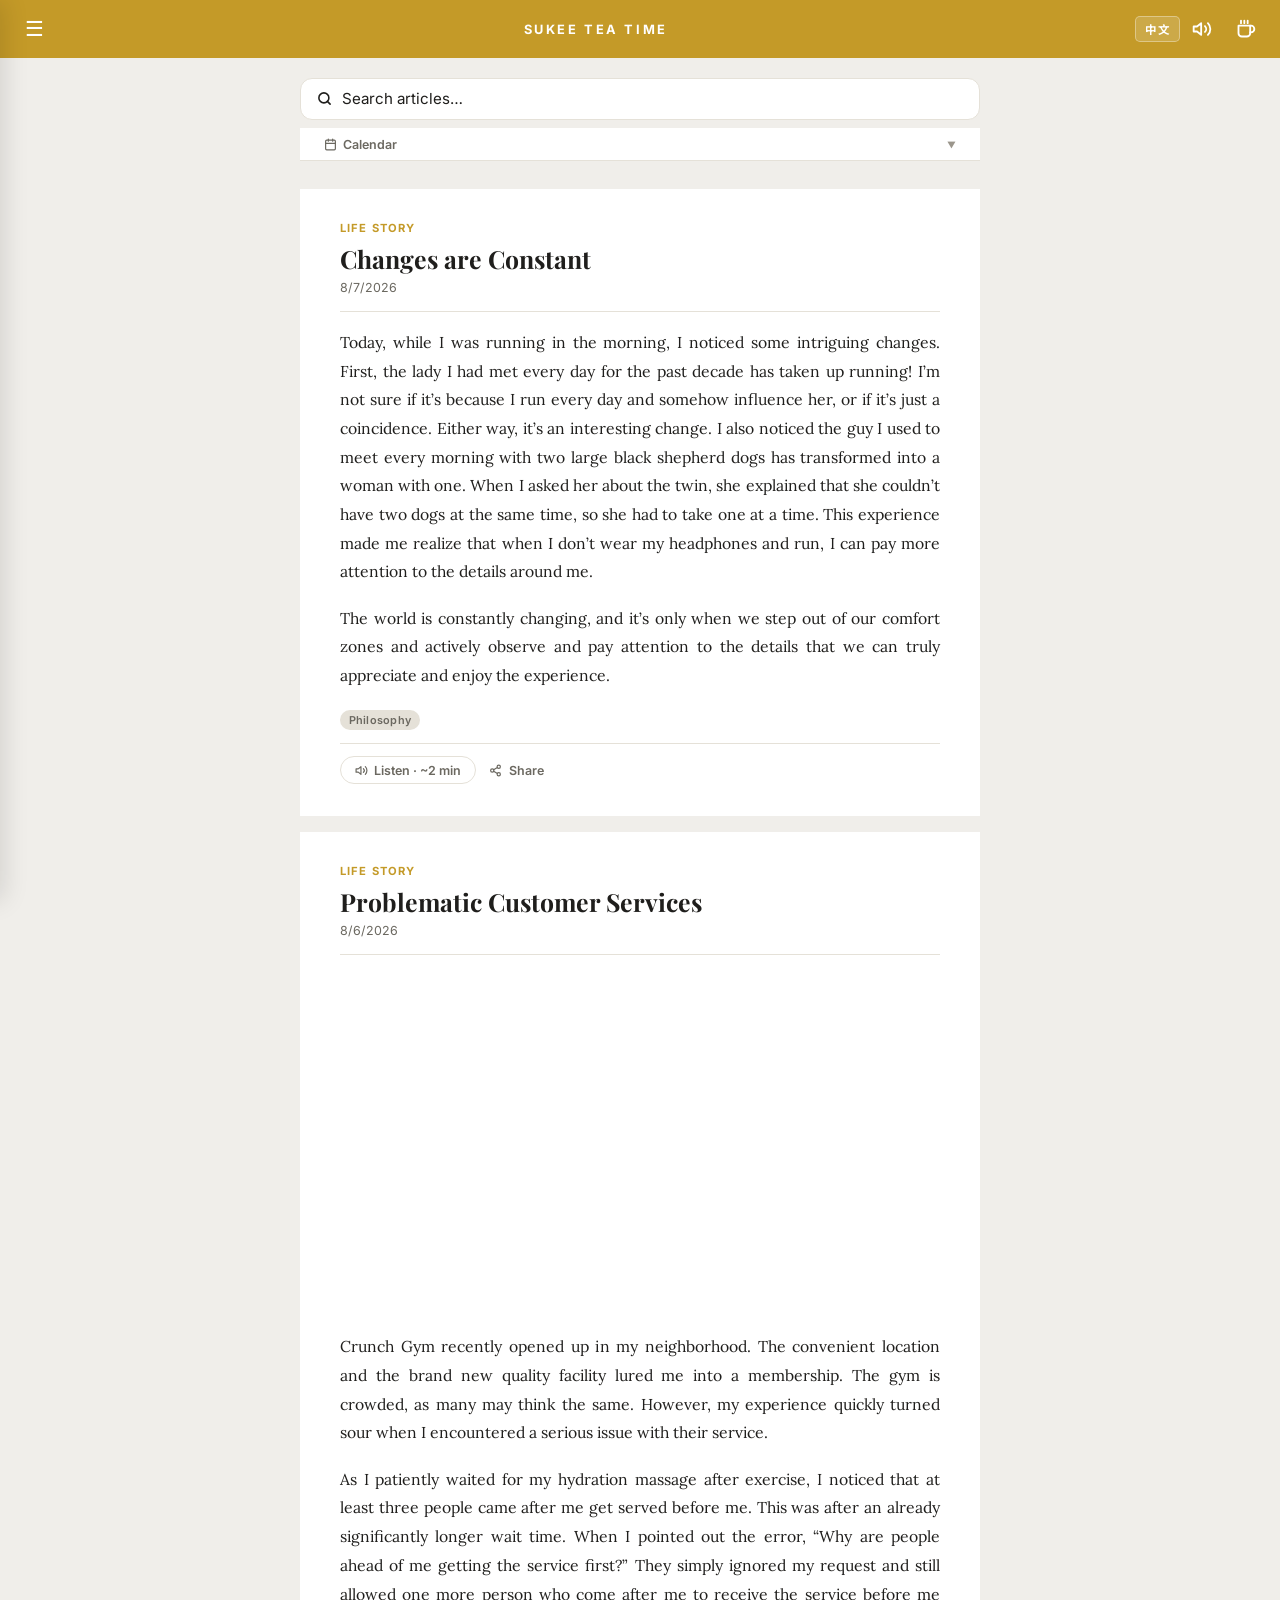
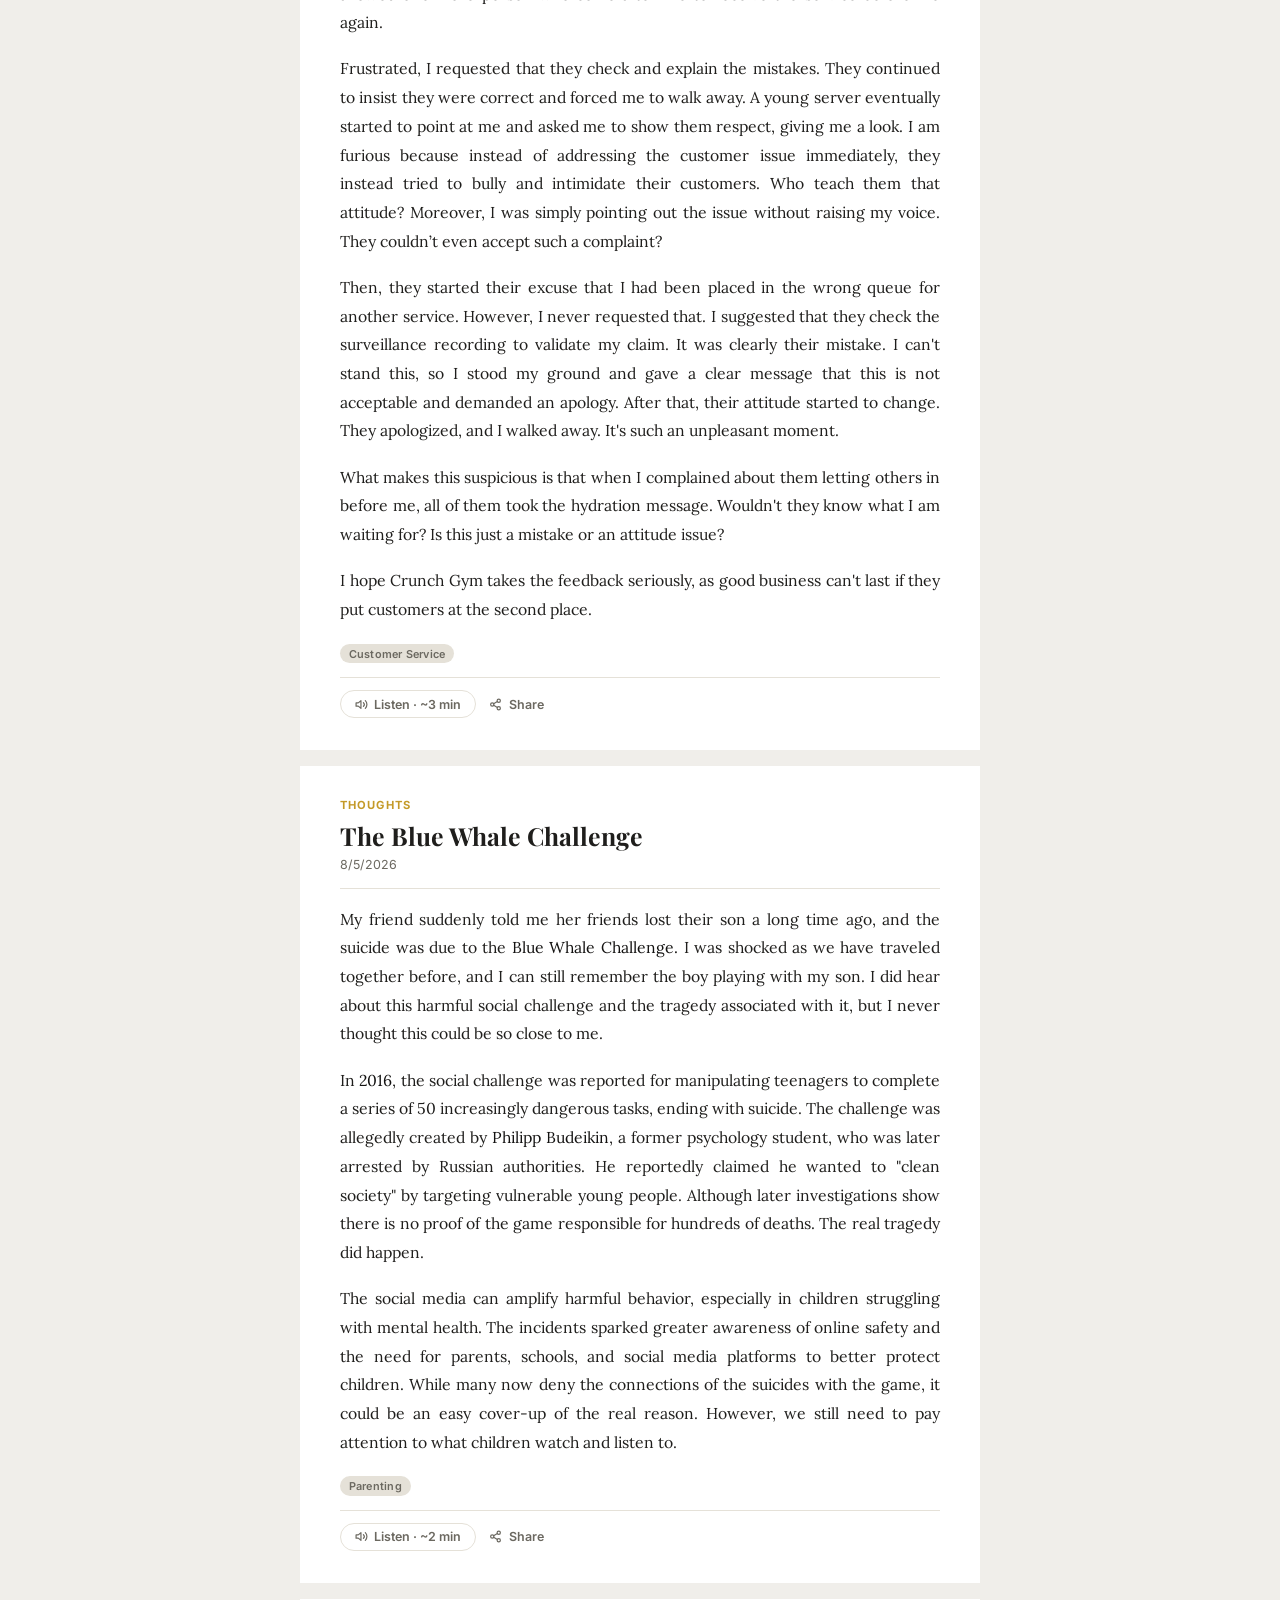
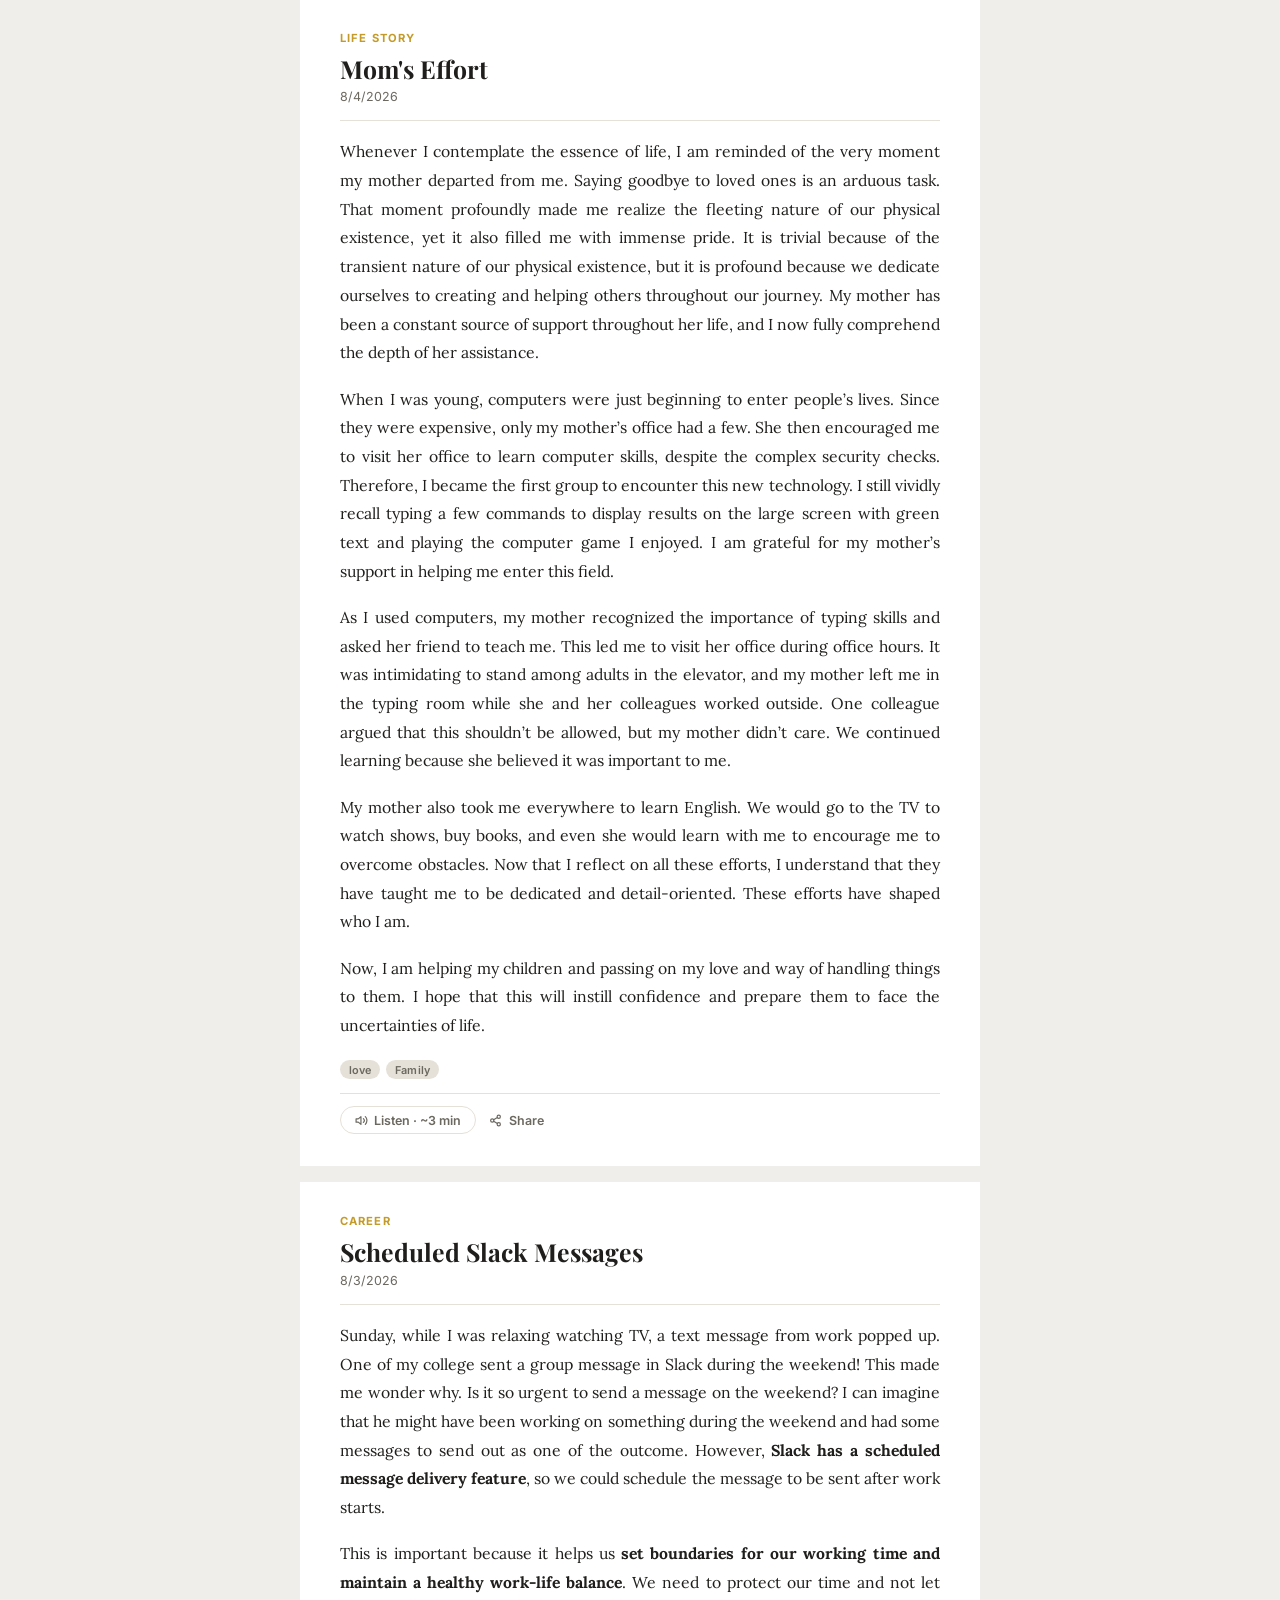
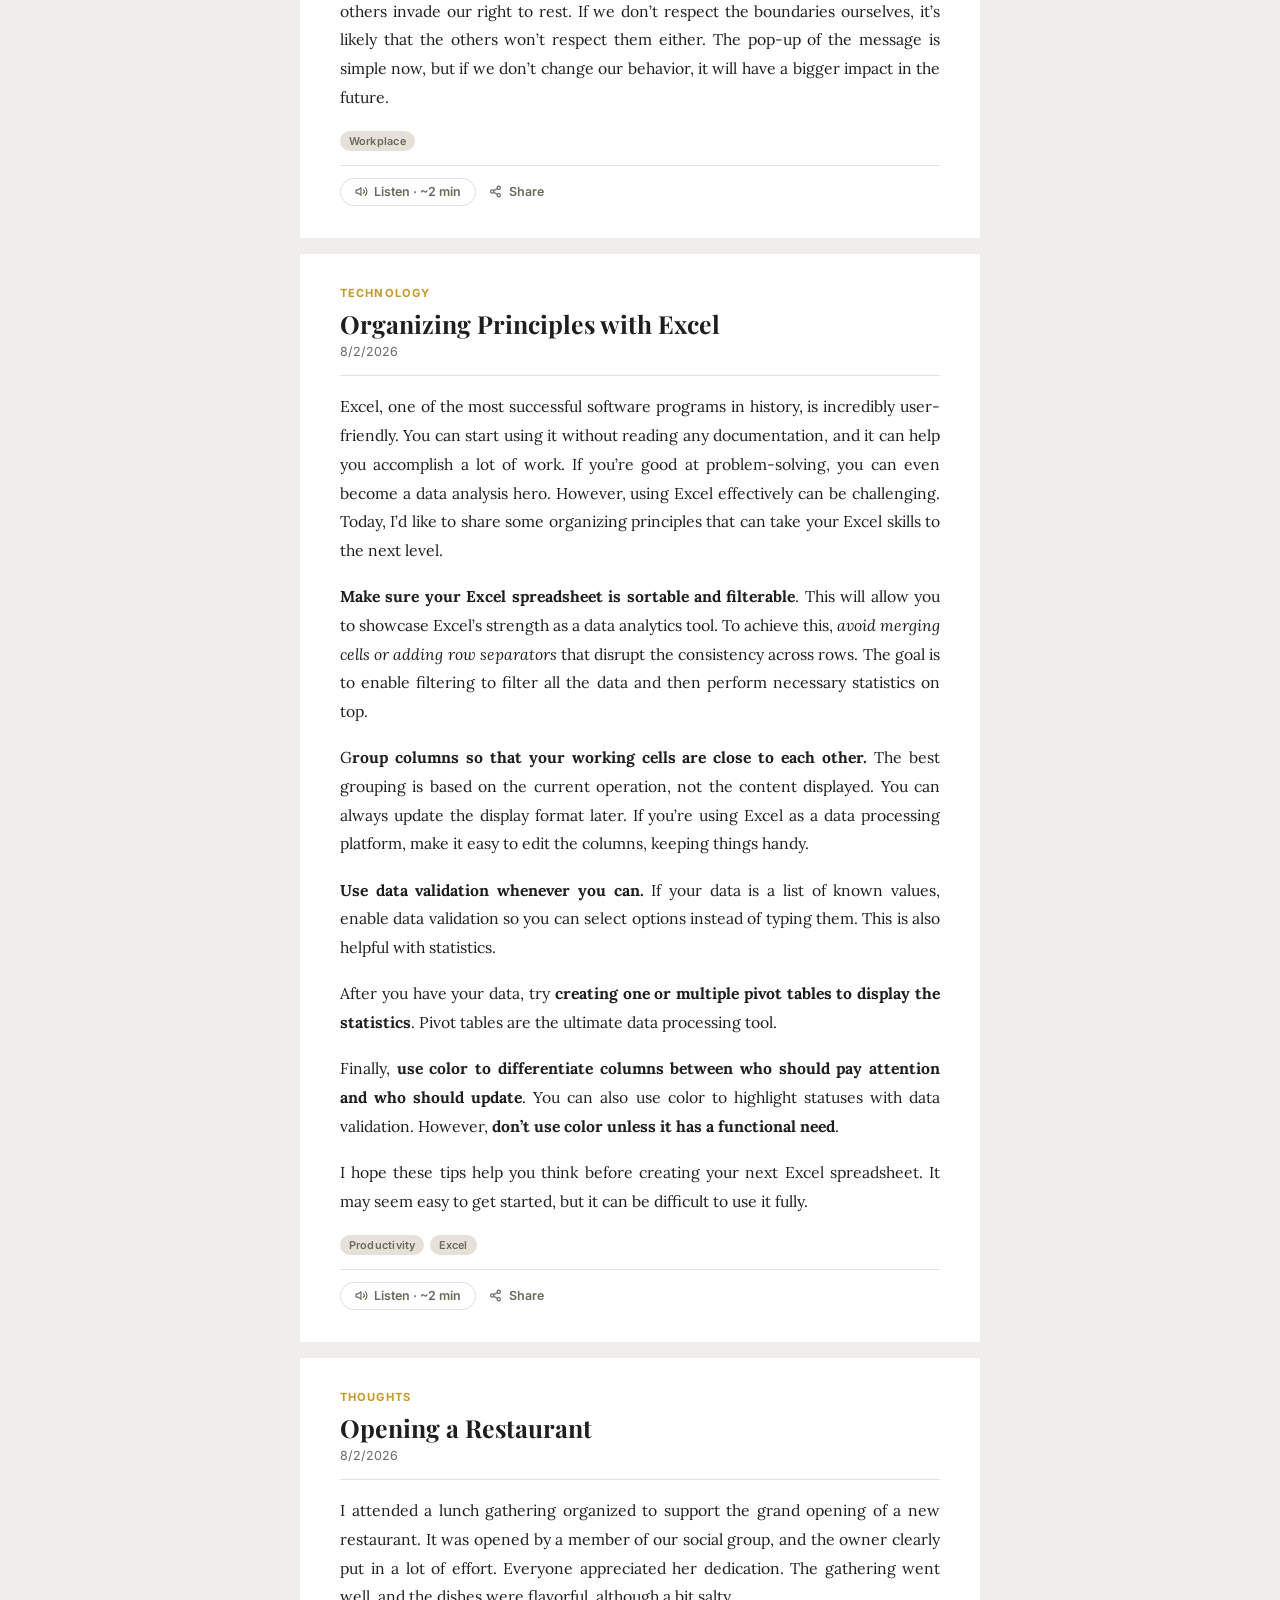
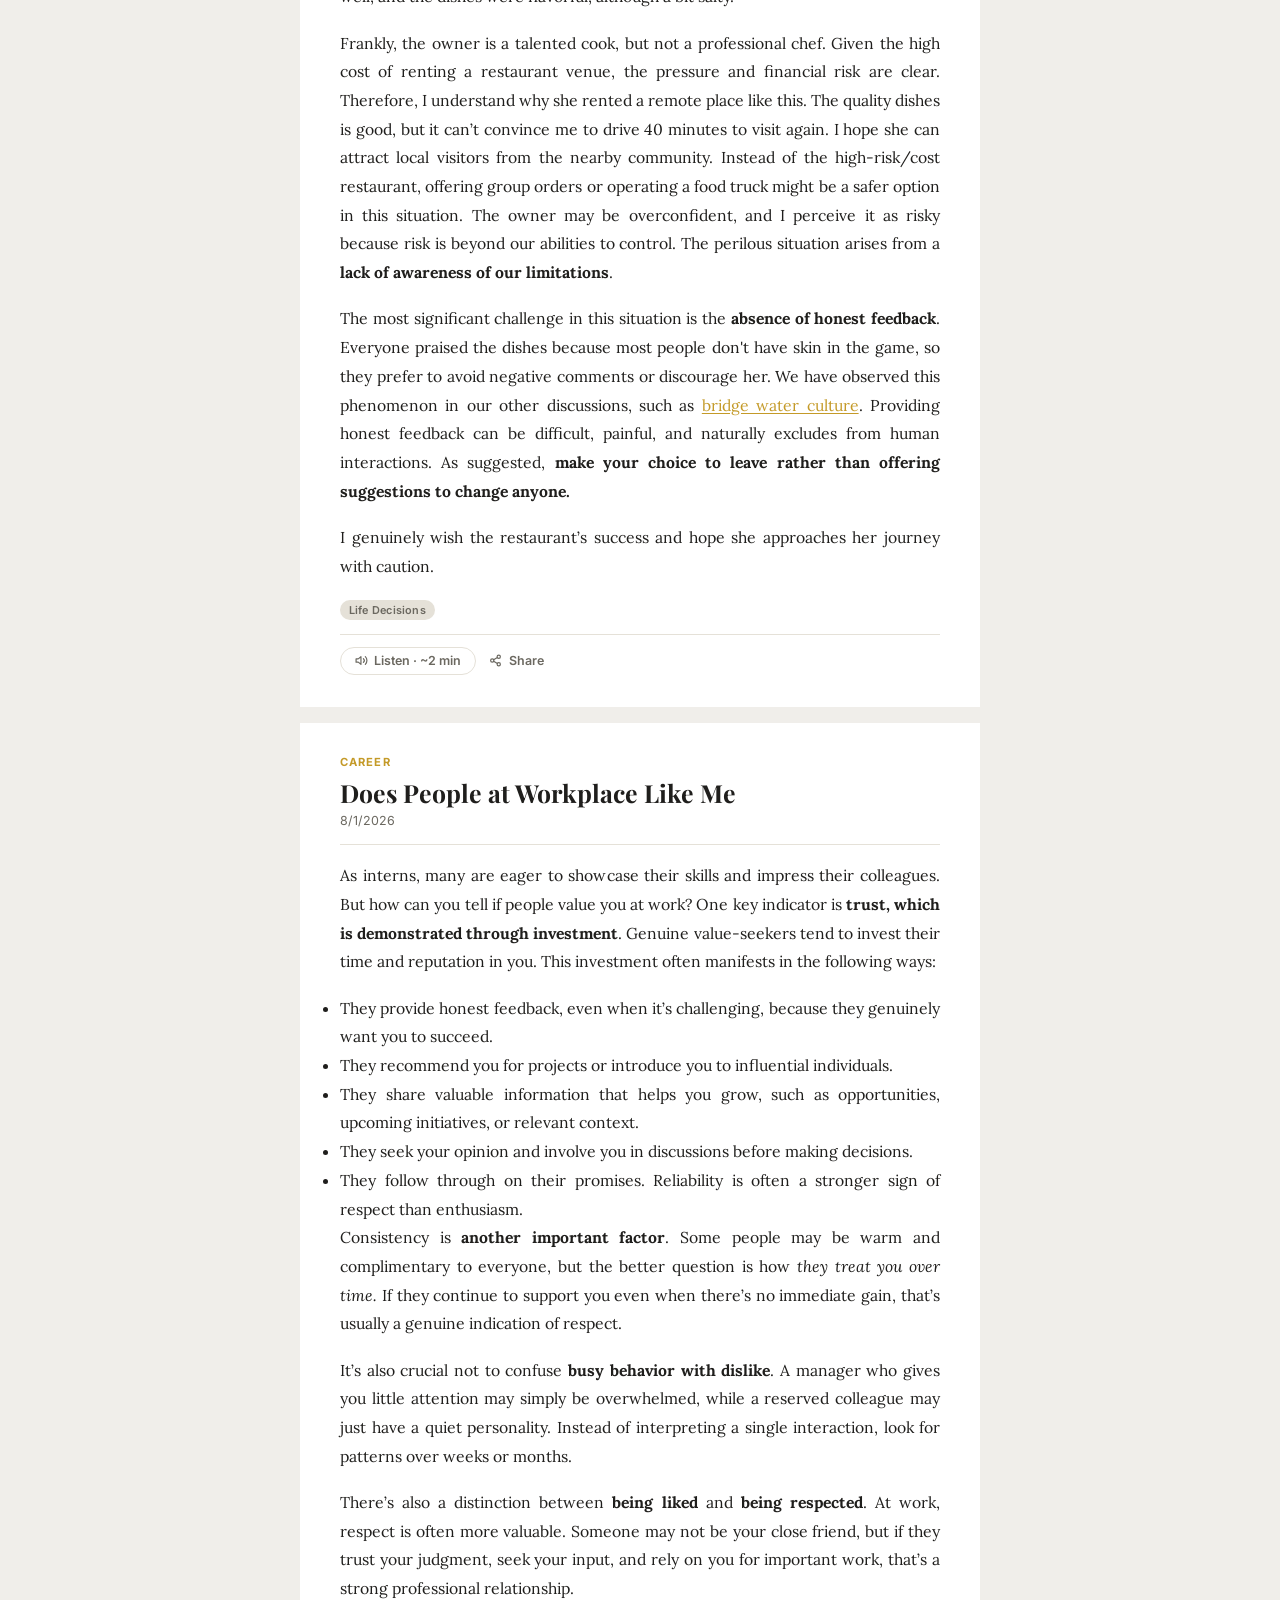
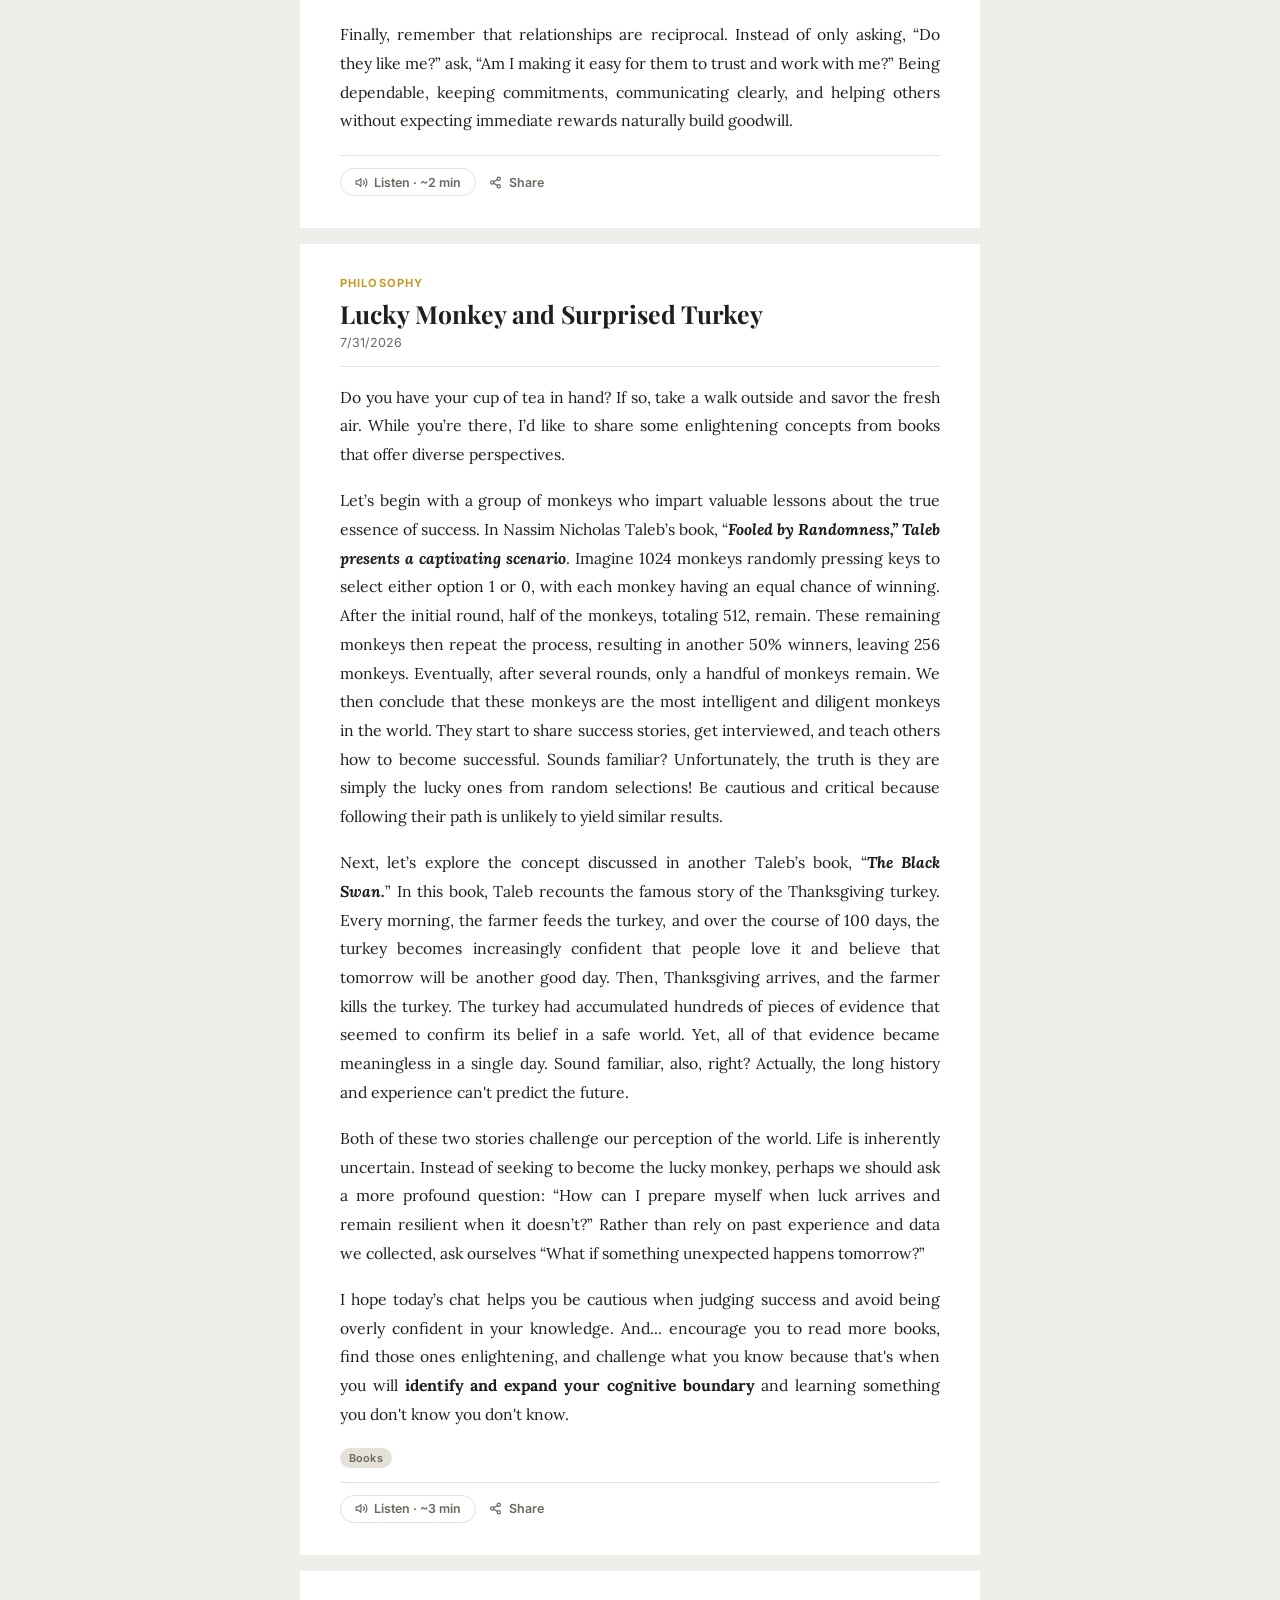
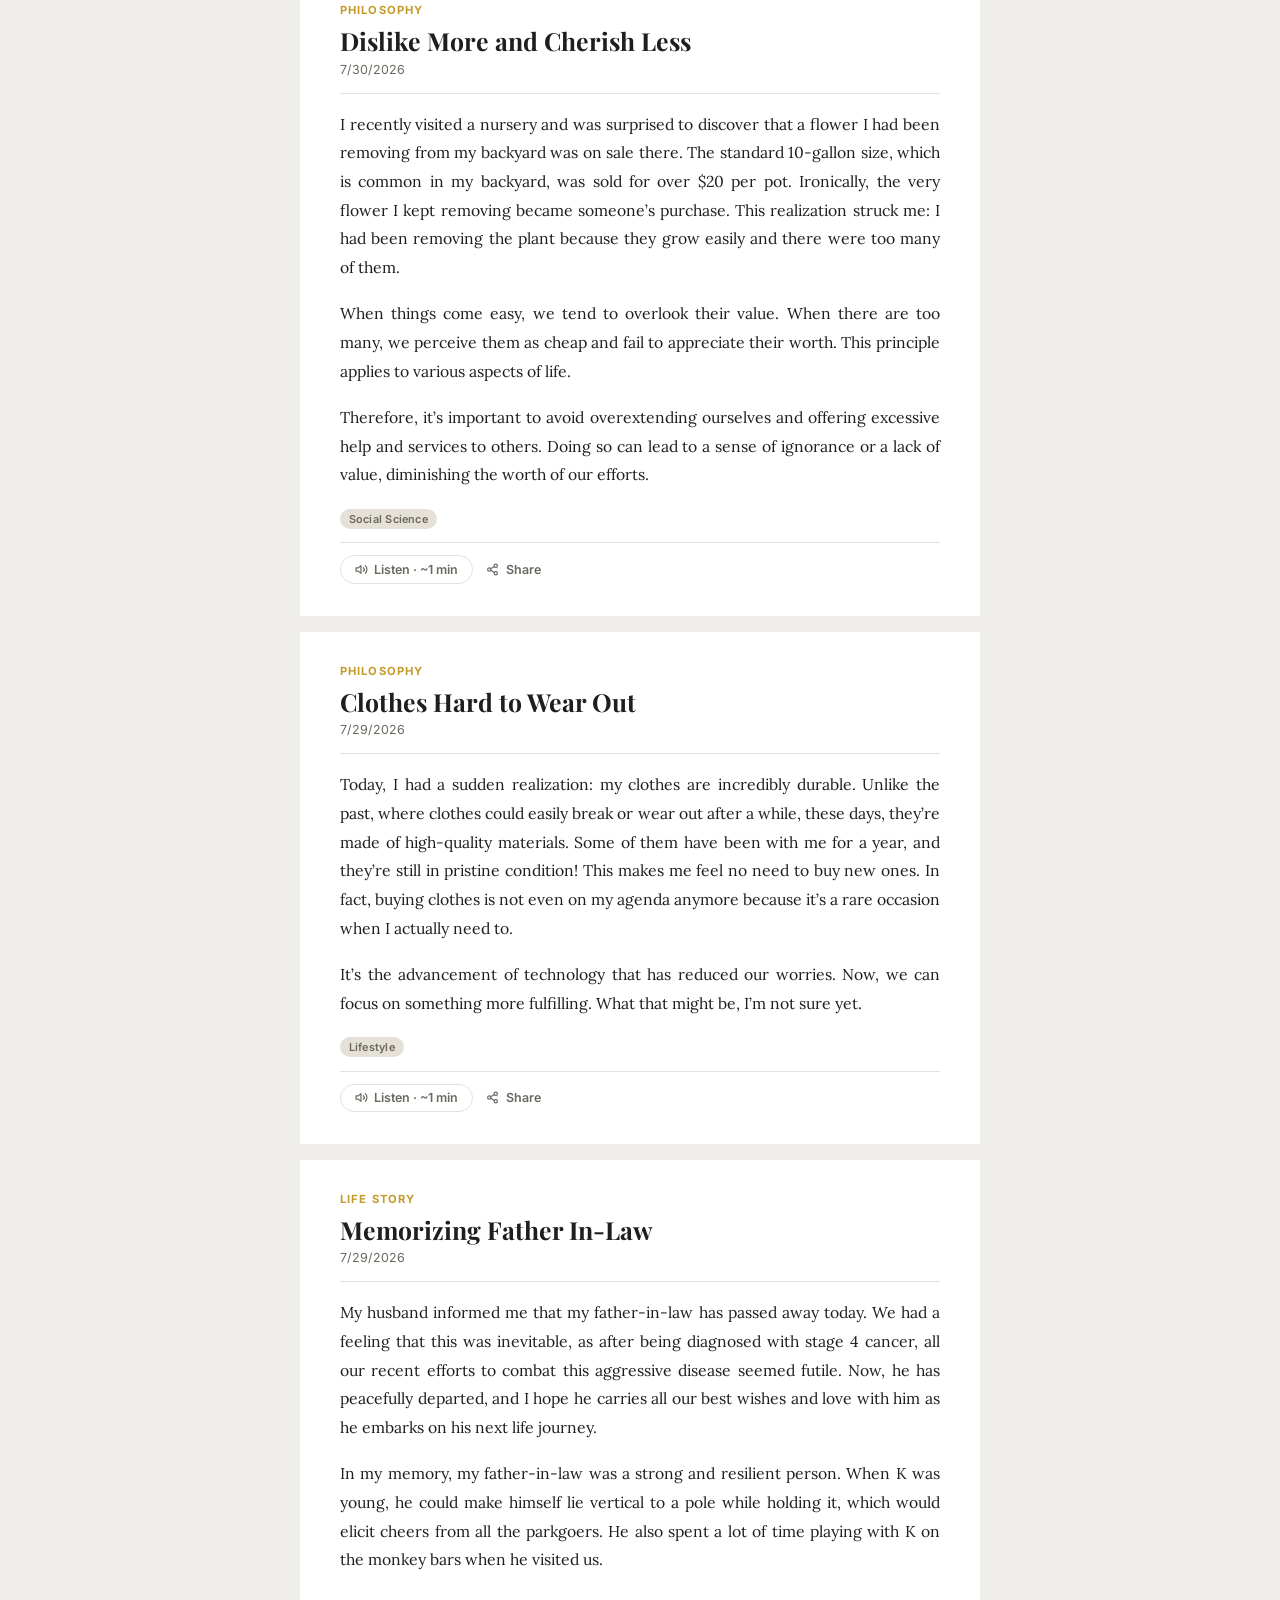
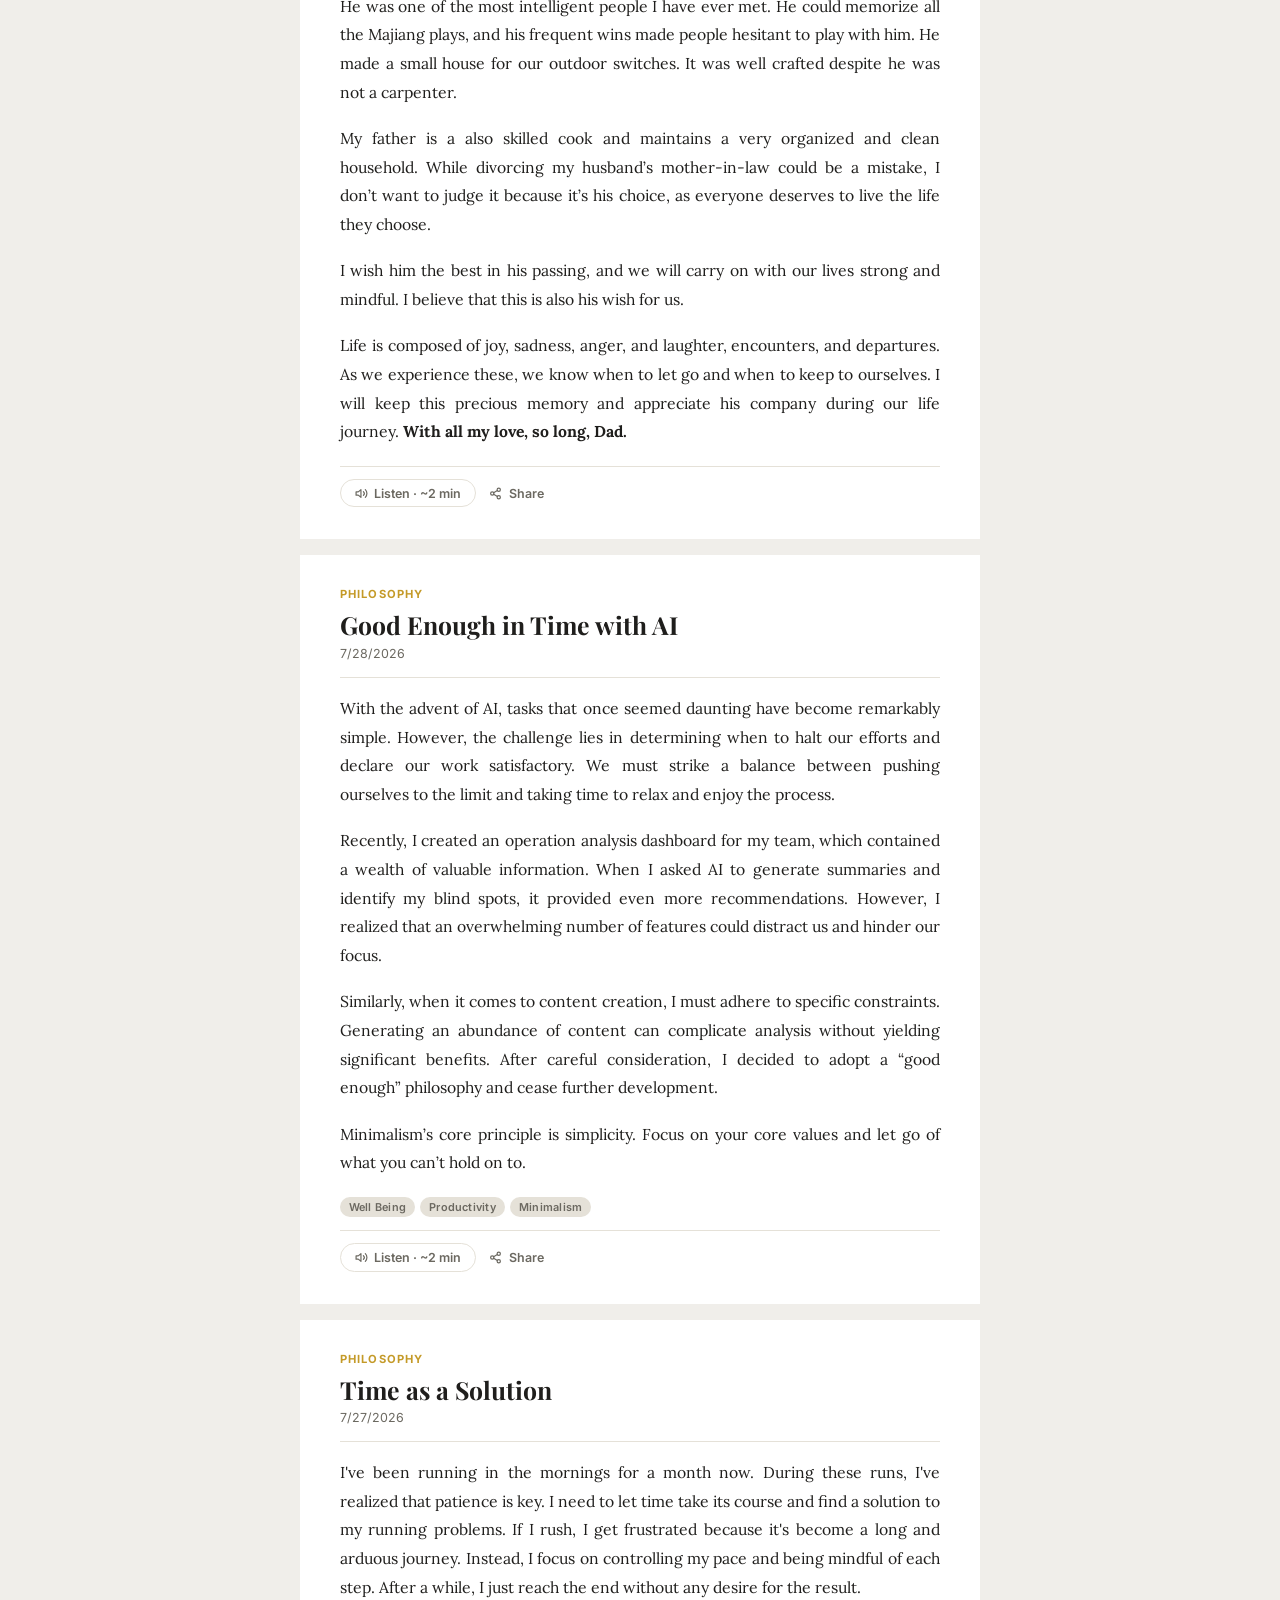
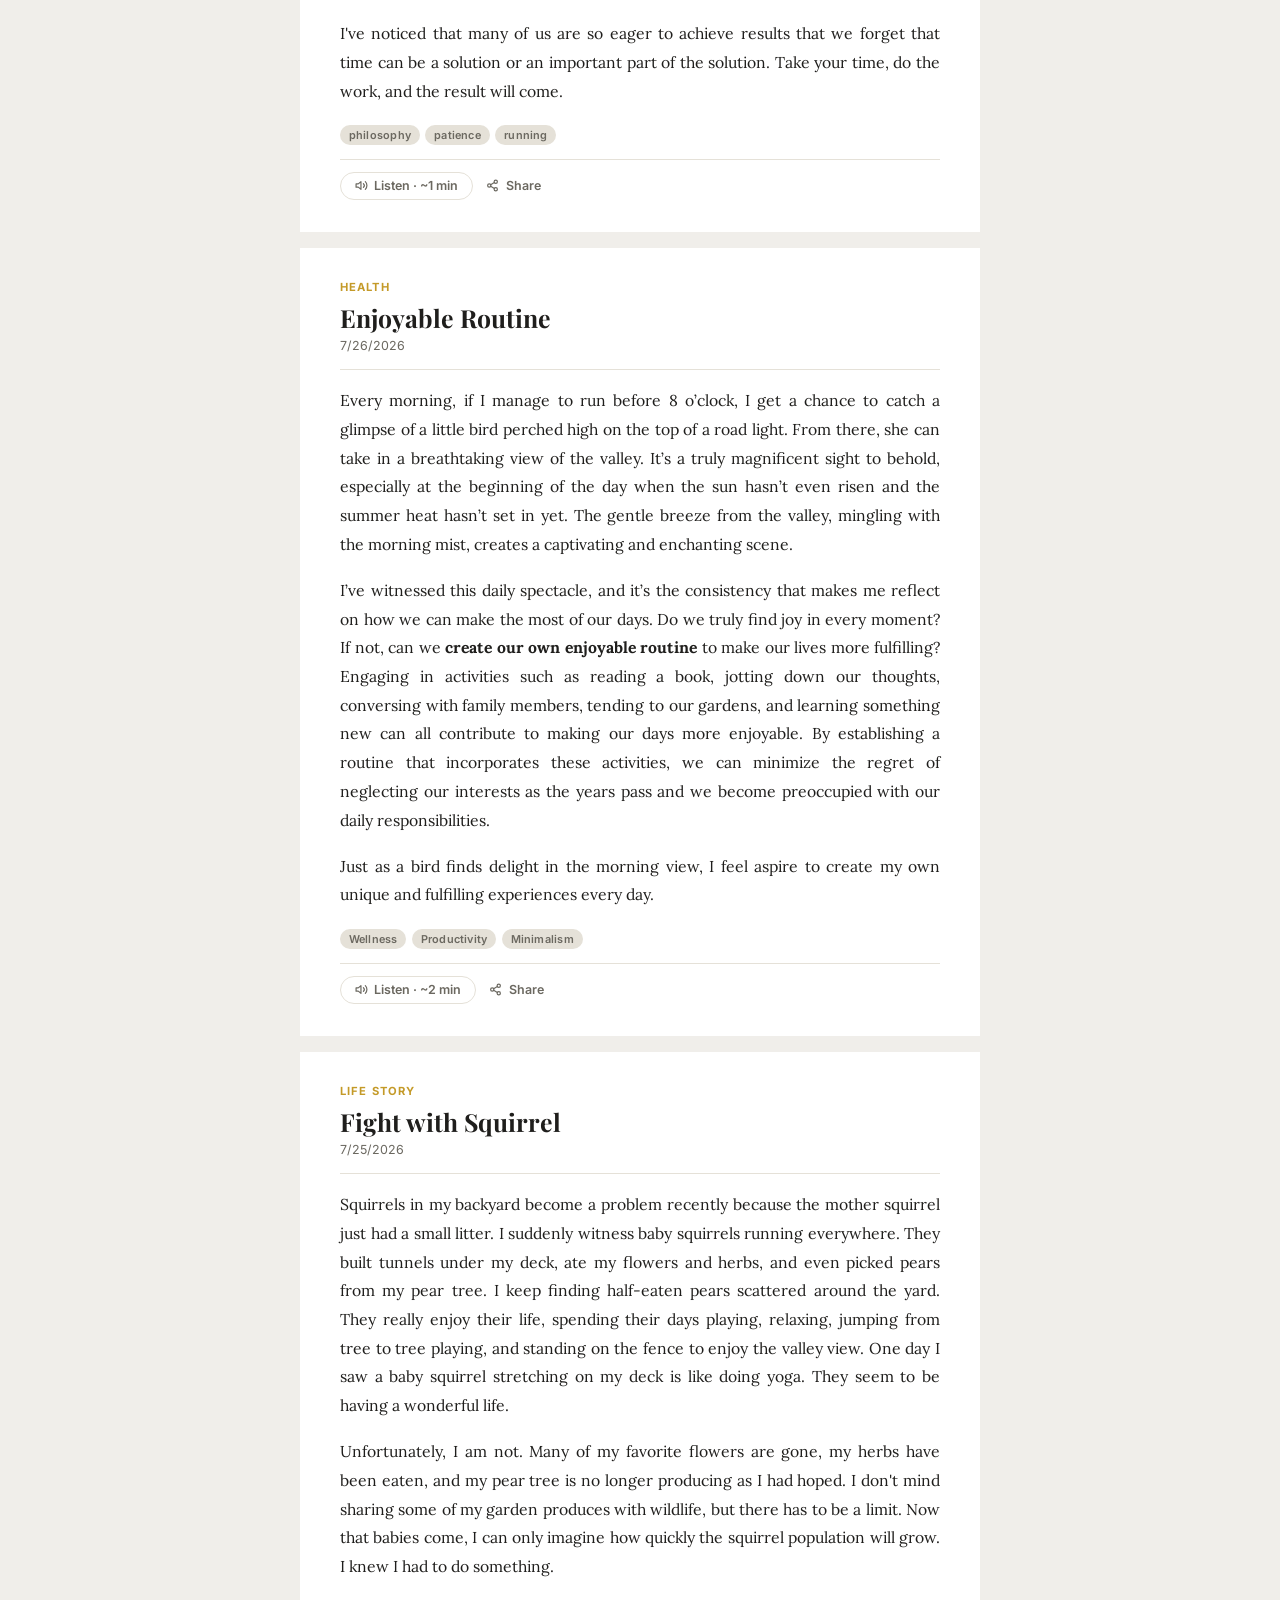
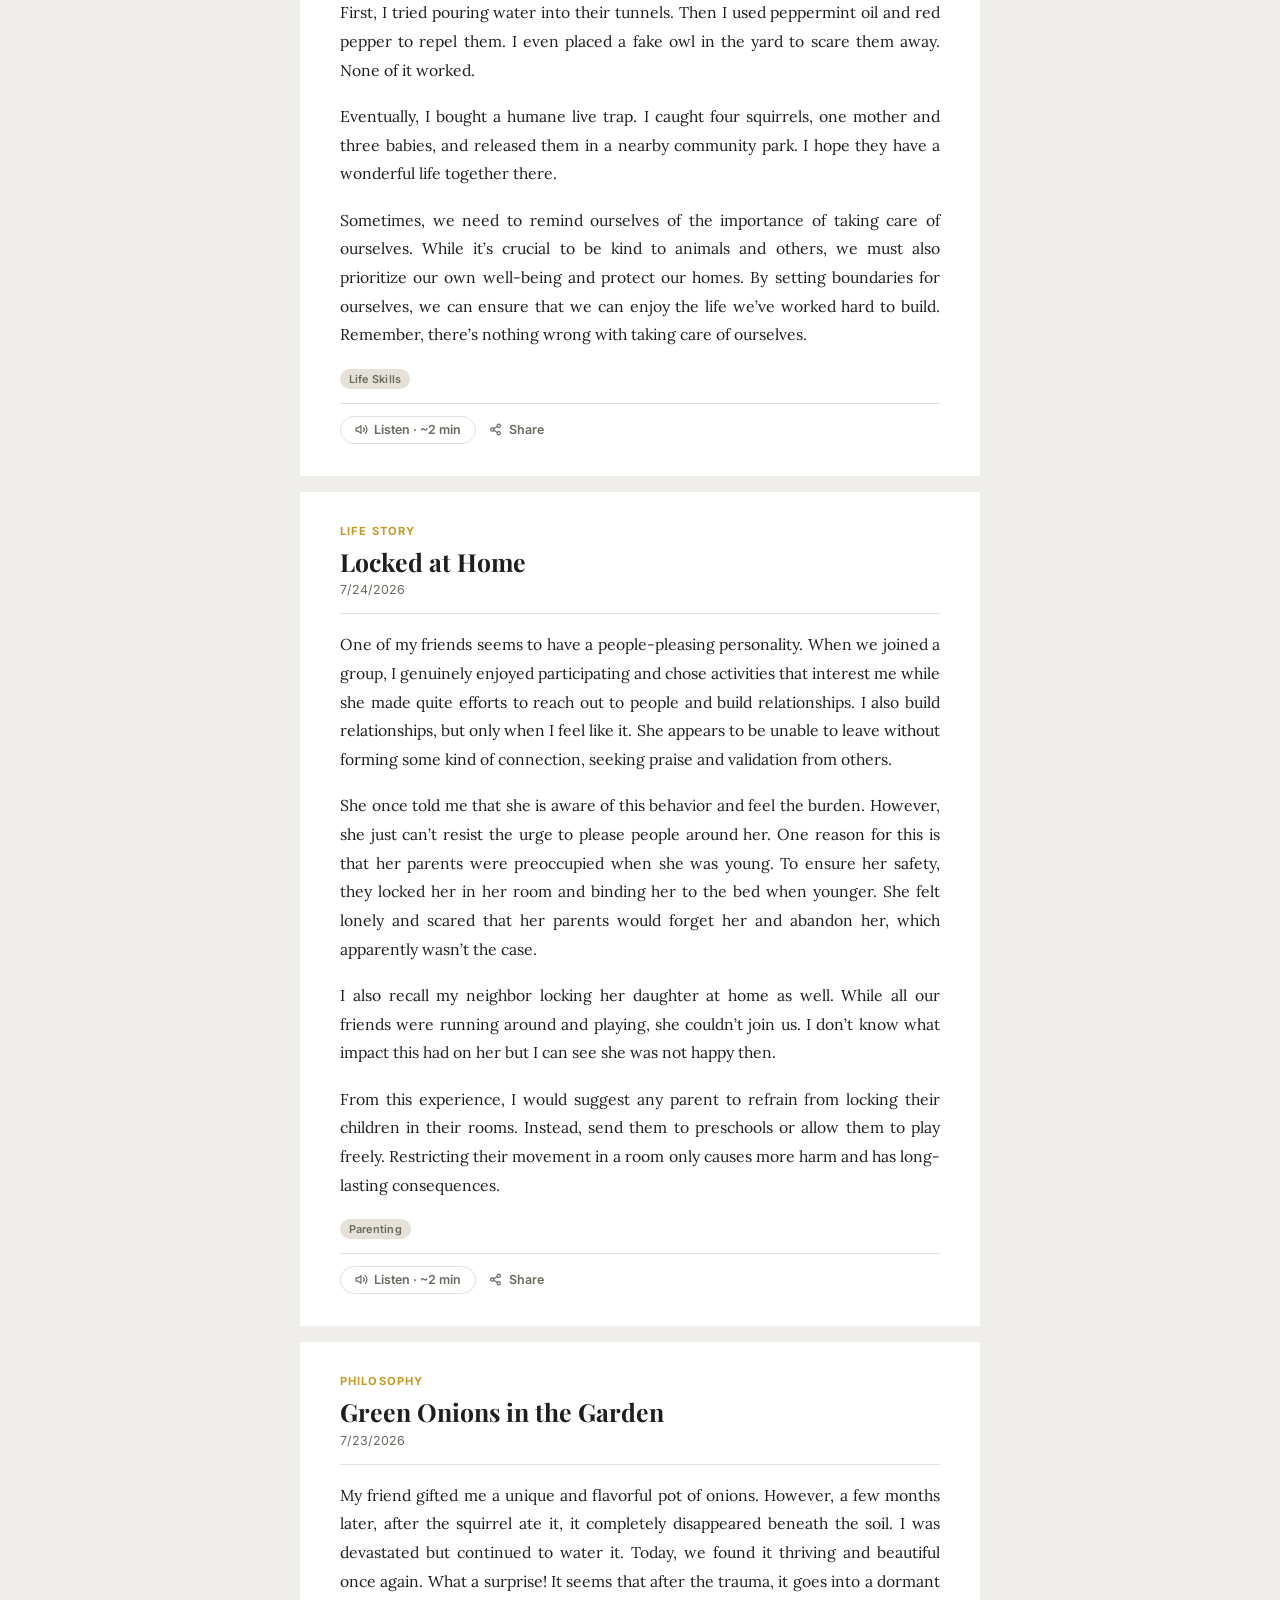
==== commit 32da6fcd: "Remove empty paragraph from top of crunch-gym article Co-Authored-By: Claude Sonnet 4.6 <noreply@ant" ====
--- a/index.html
+++ b/index.html
@@ -149,9 +149,9 @@
 
 
   <!-- All posts bundled into one file by the pre-commit hook (was 365 separate requests) -->
-  <script src="blogs/registry.js?v=7" defer></script>
-  <script src="blogs-ch/registry.js?v=7" defer></script>
-  <script src="app.js?v=7" defer></script>
+  <script src="blogs/registry.js?v=8" defer></script>
+  <script src="blogs-ch/registry.js?v=8" defer></script>
+  <script src="app.js?v=8" defer></script>
 
 </body>
 </html>
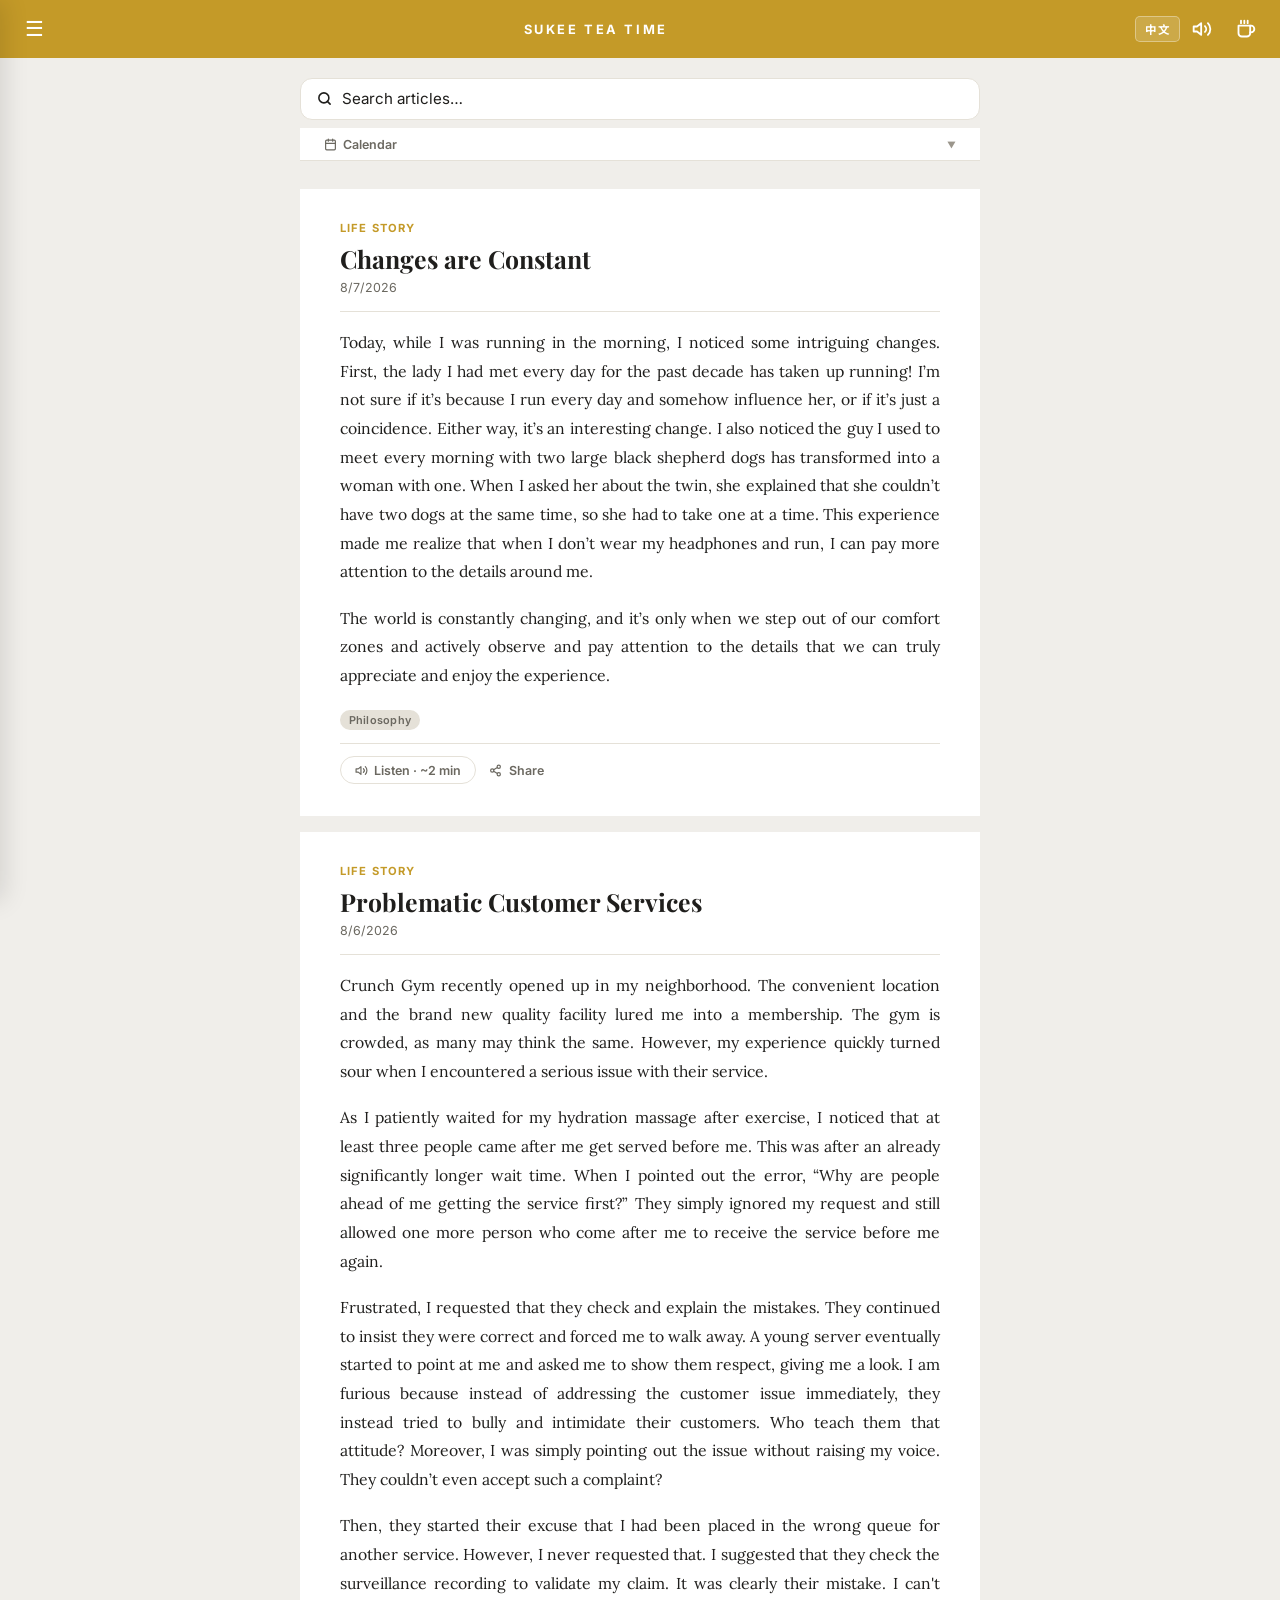
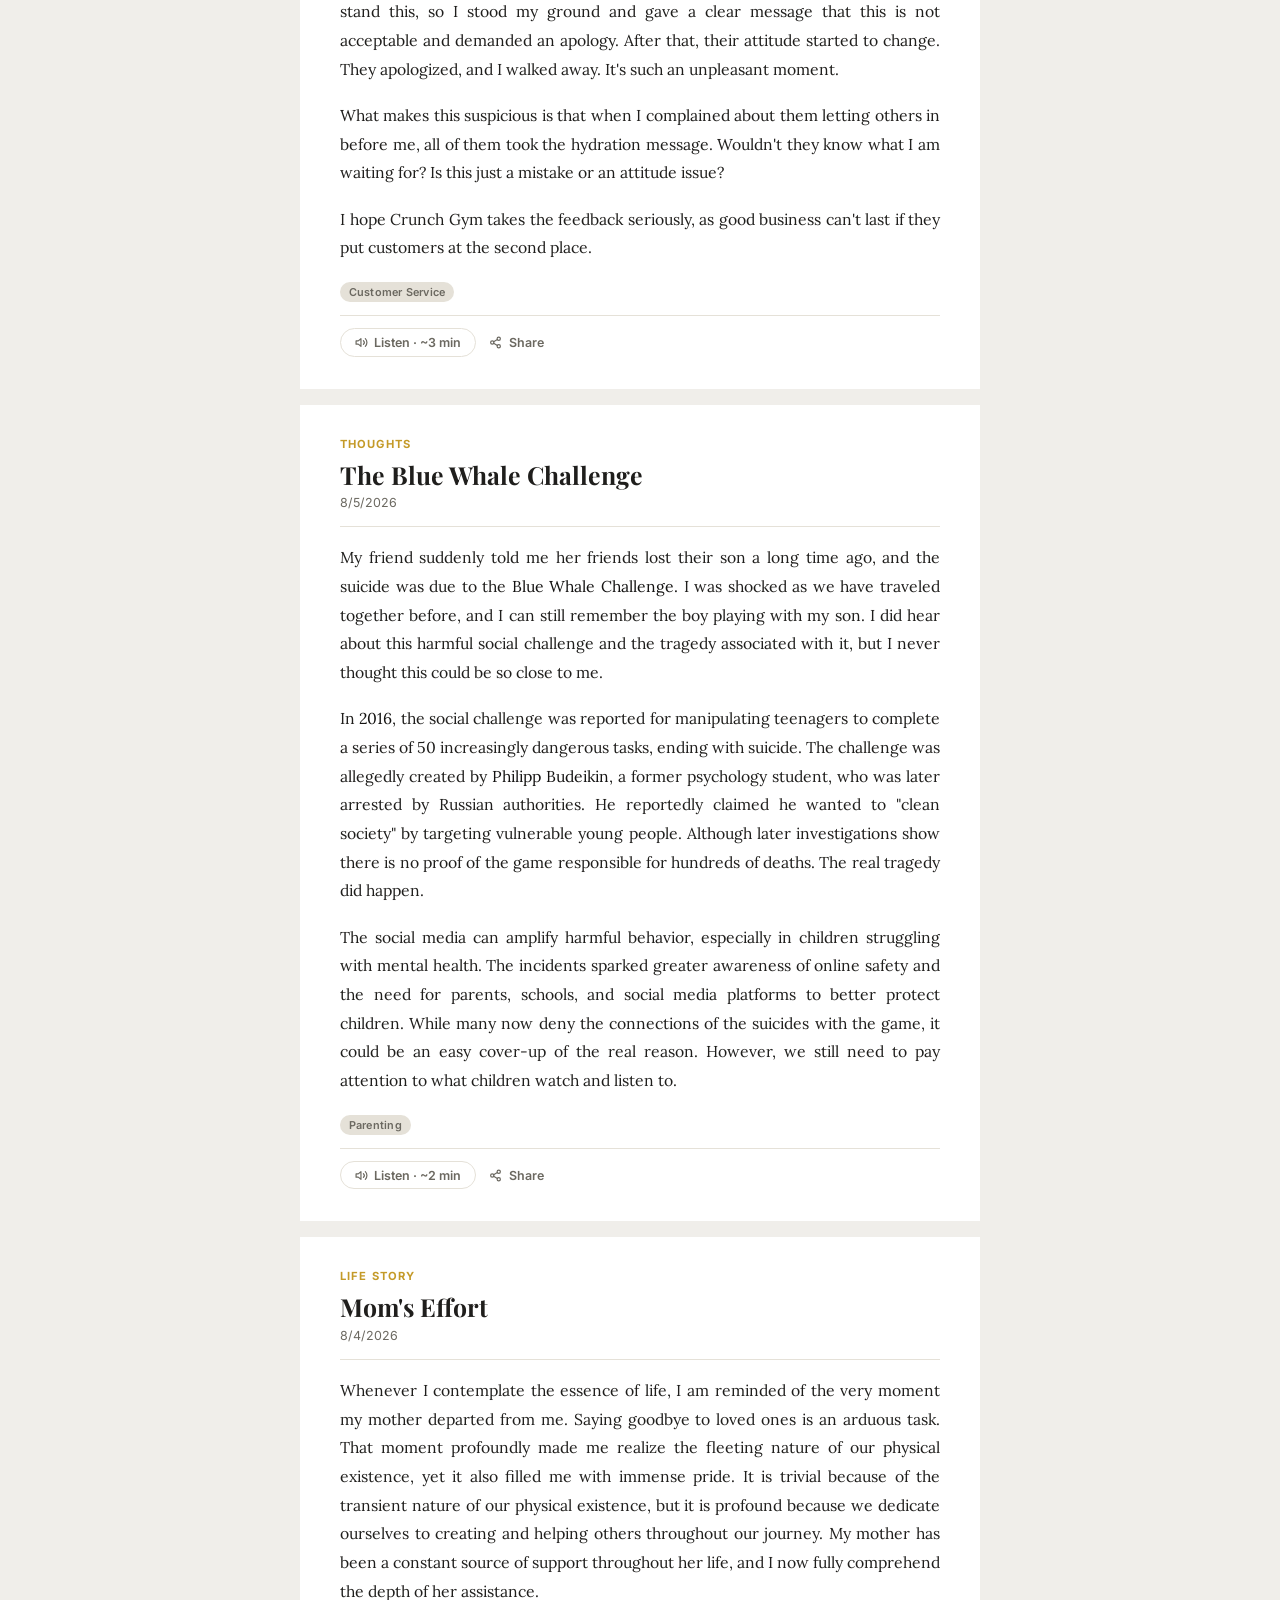
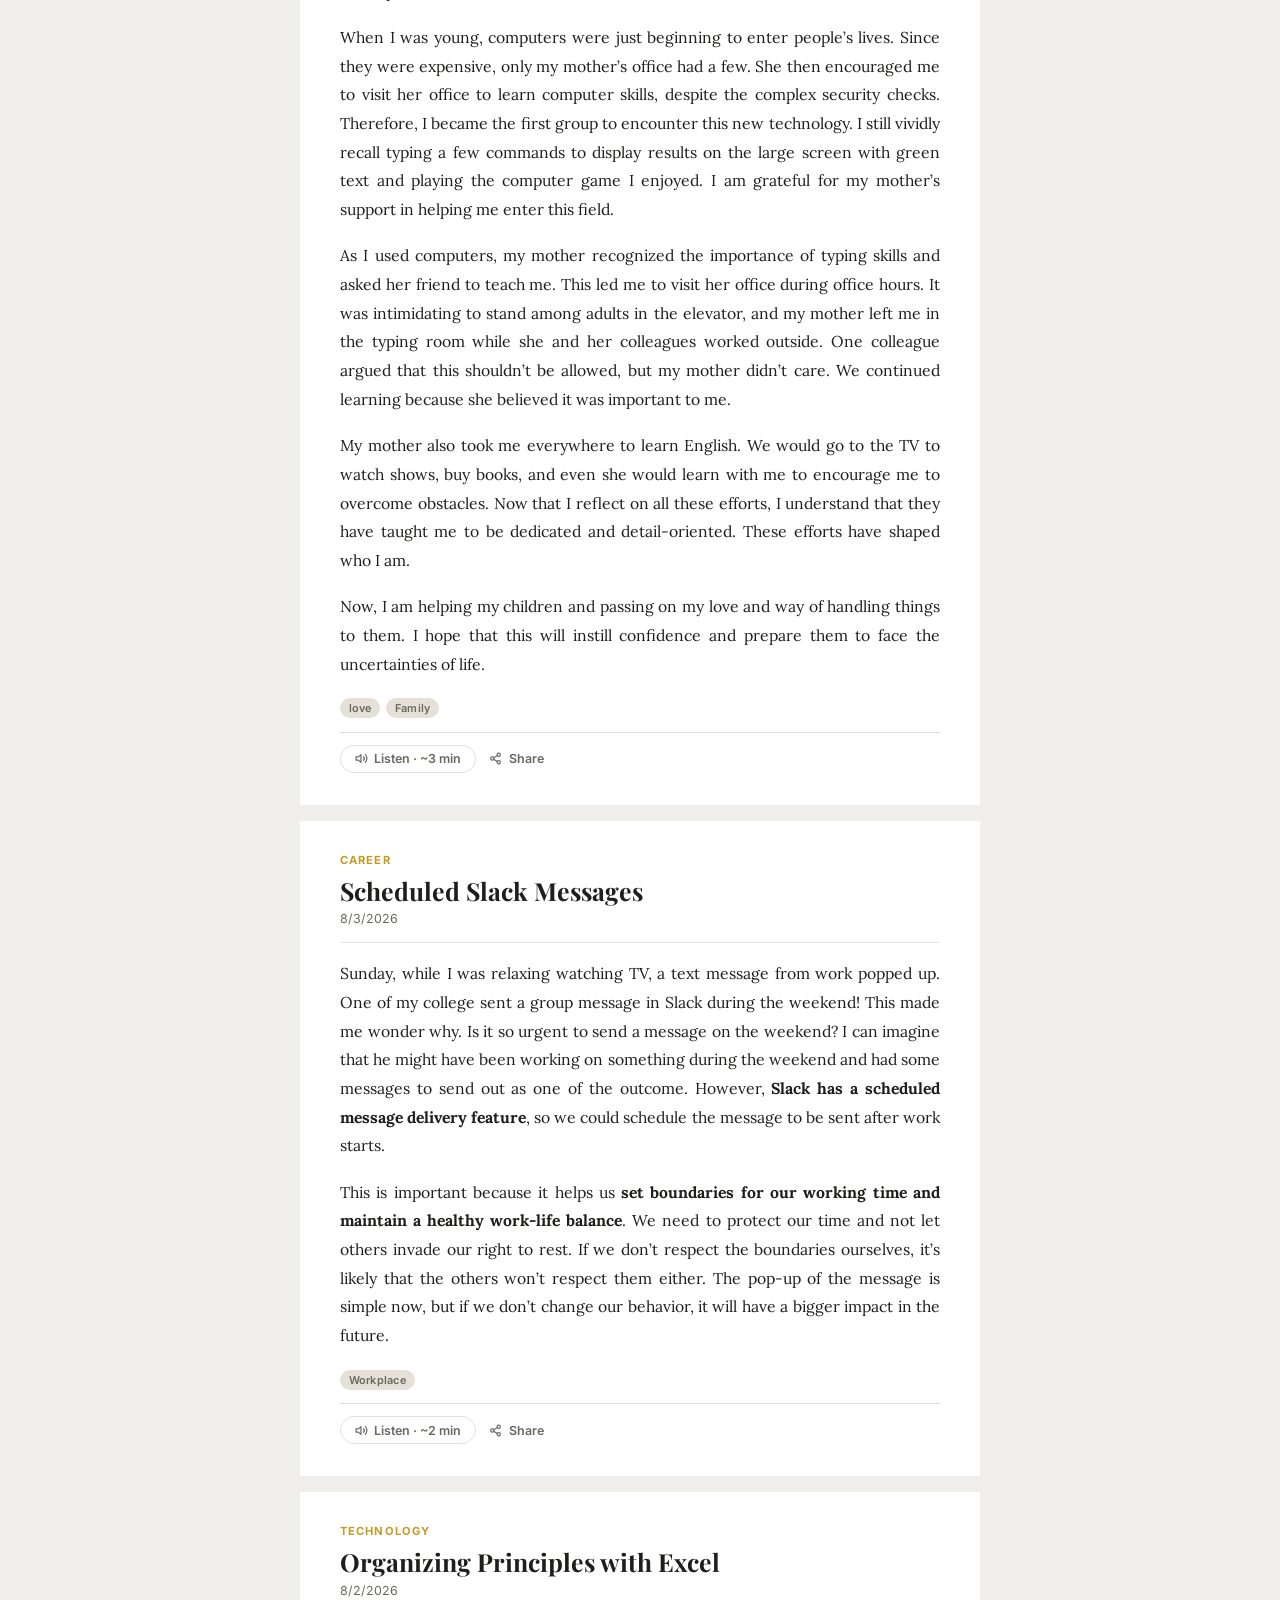
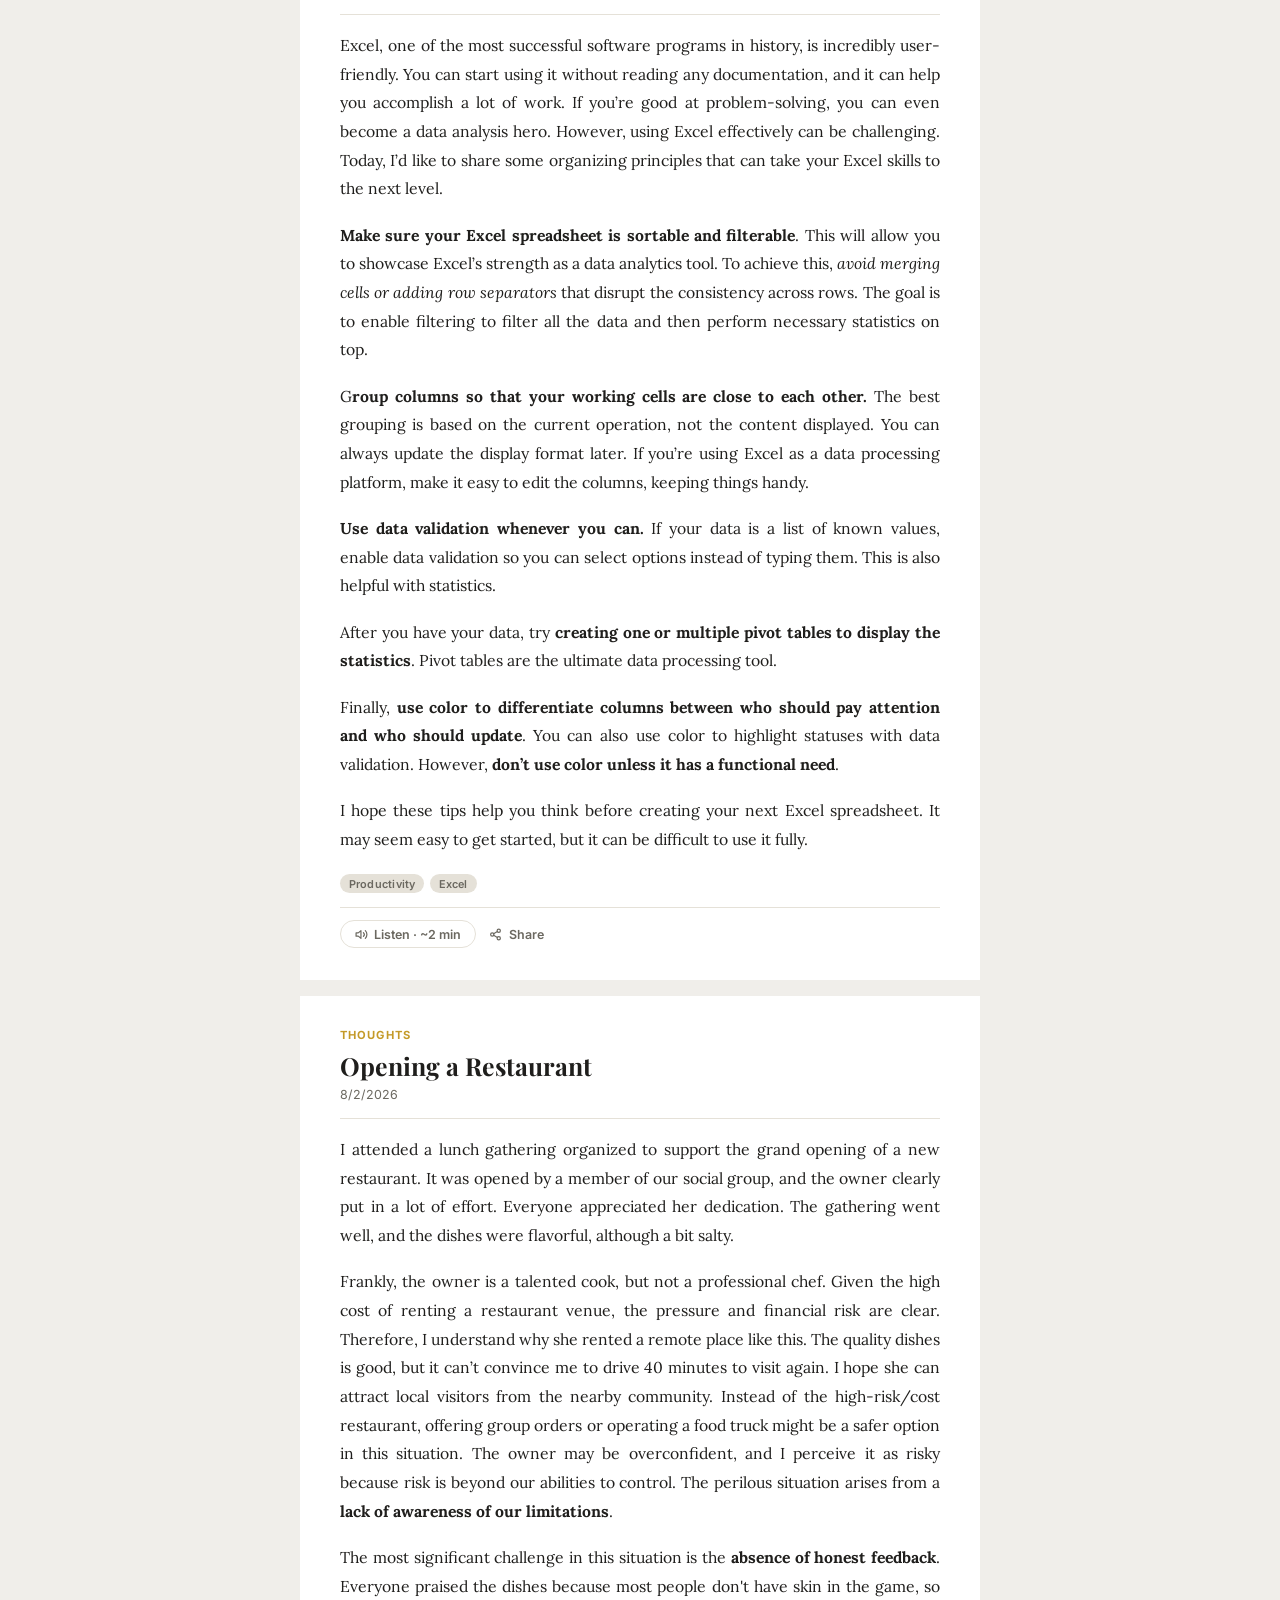
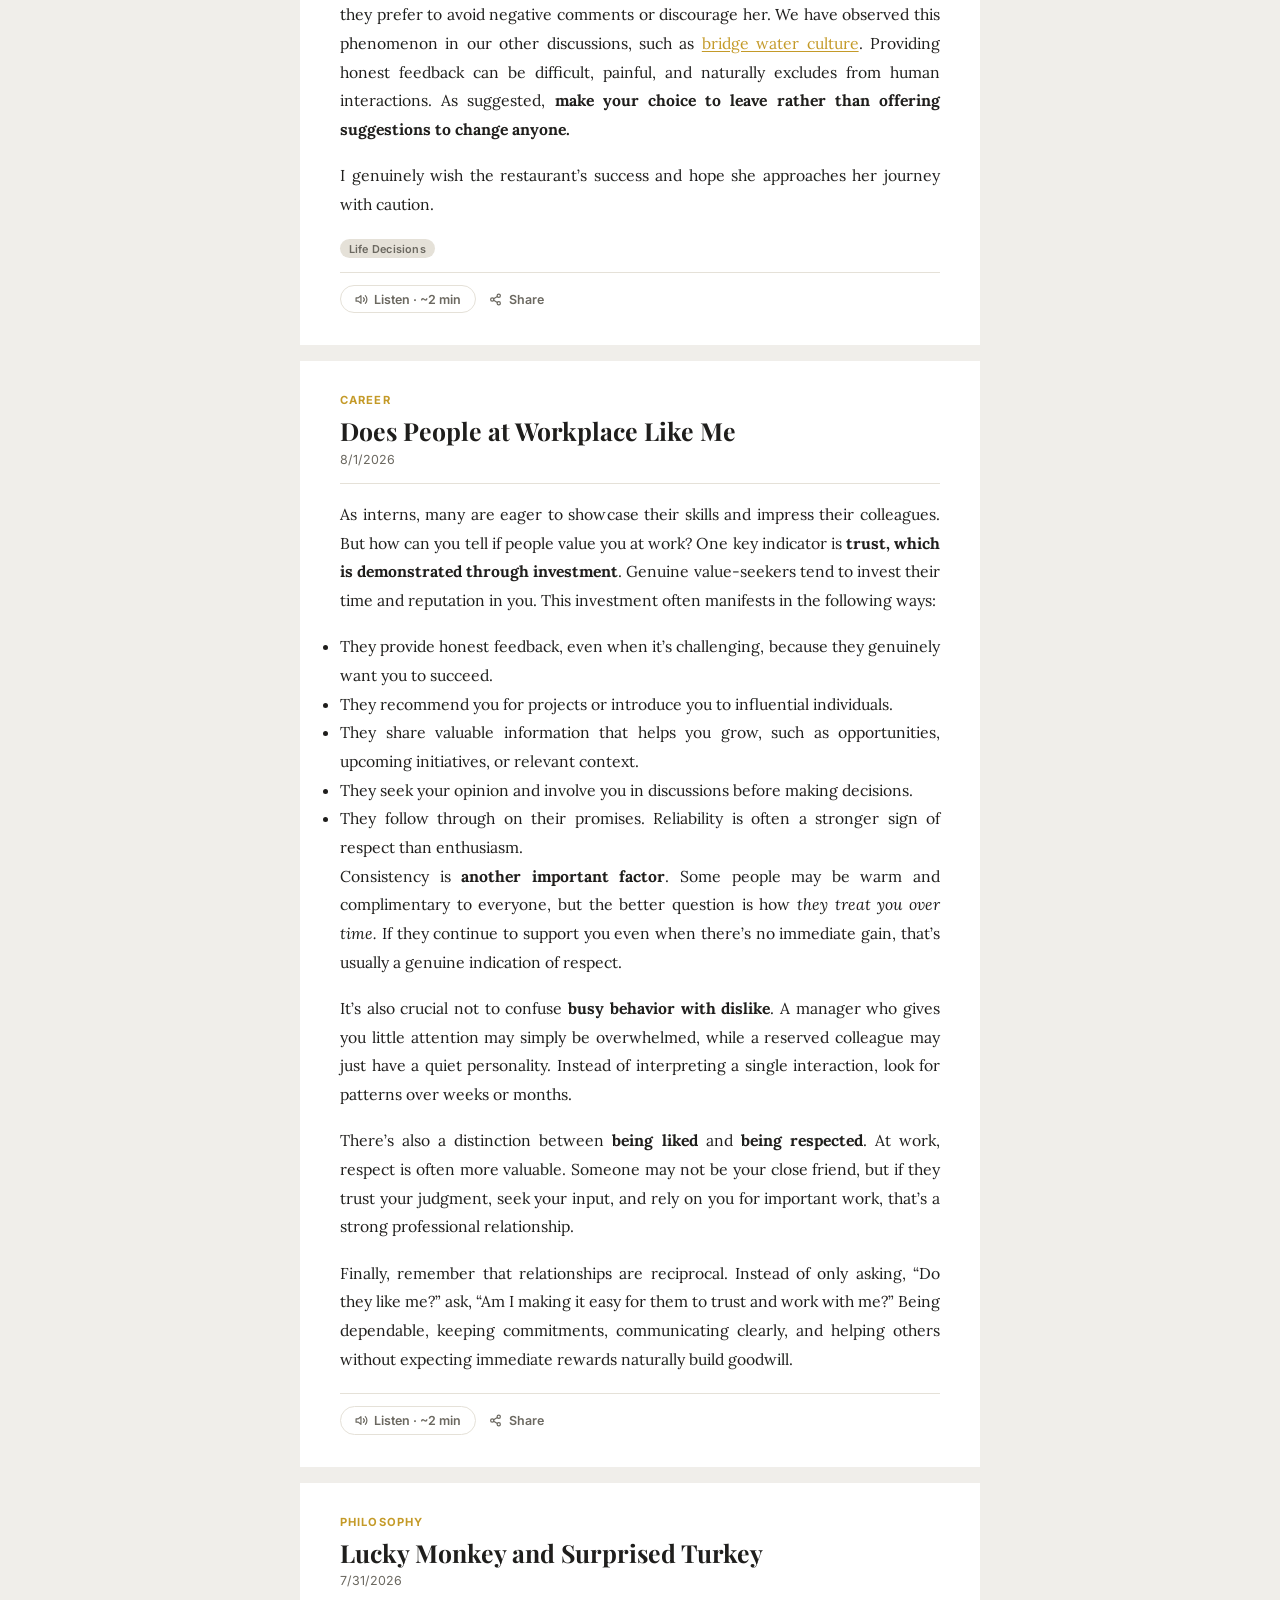
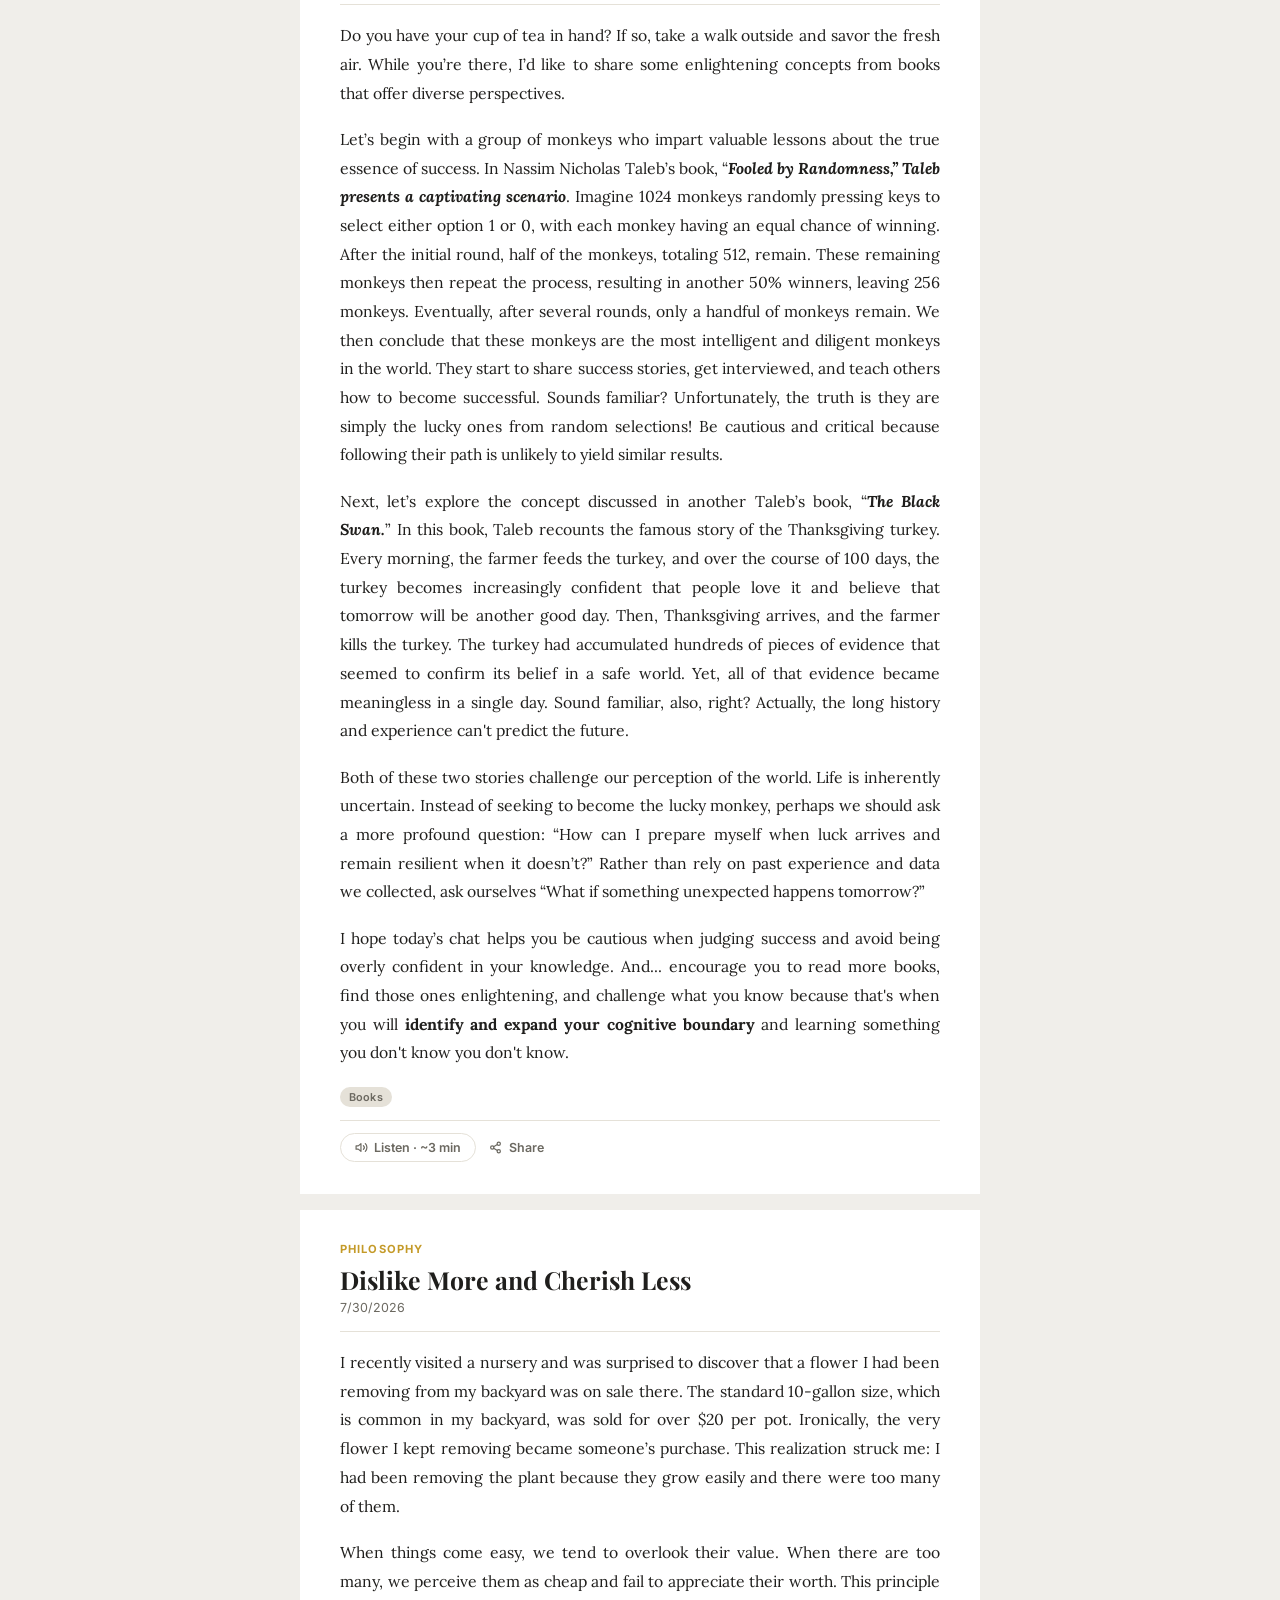
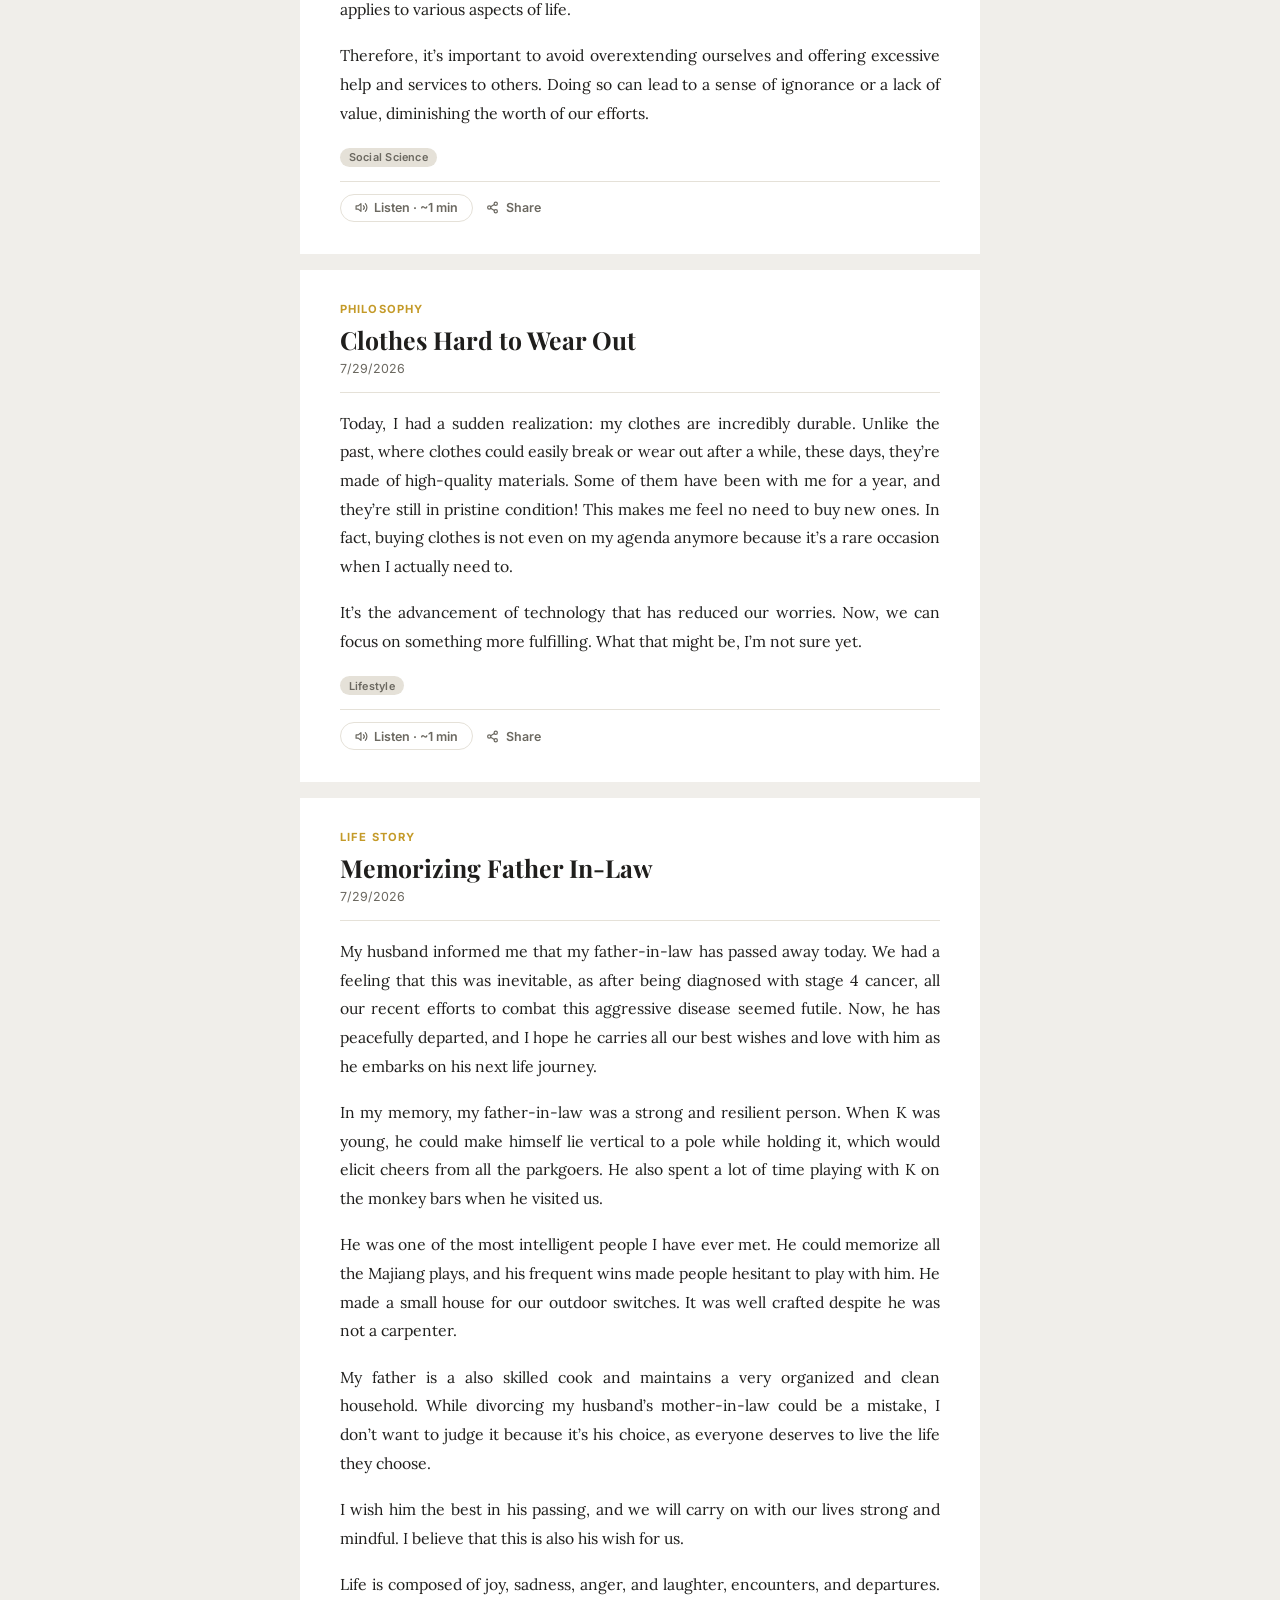
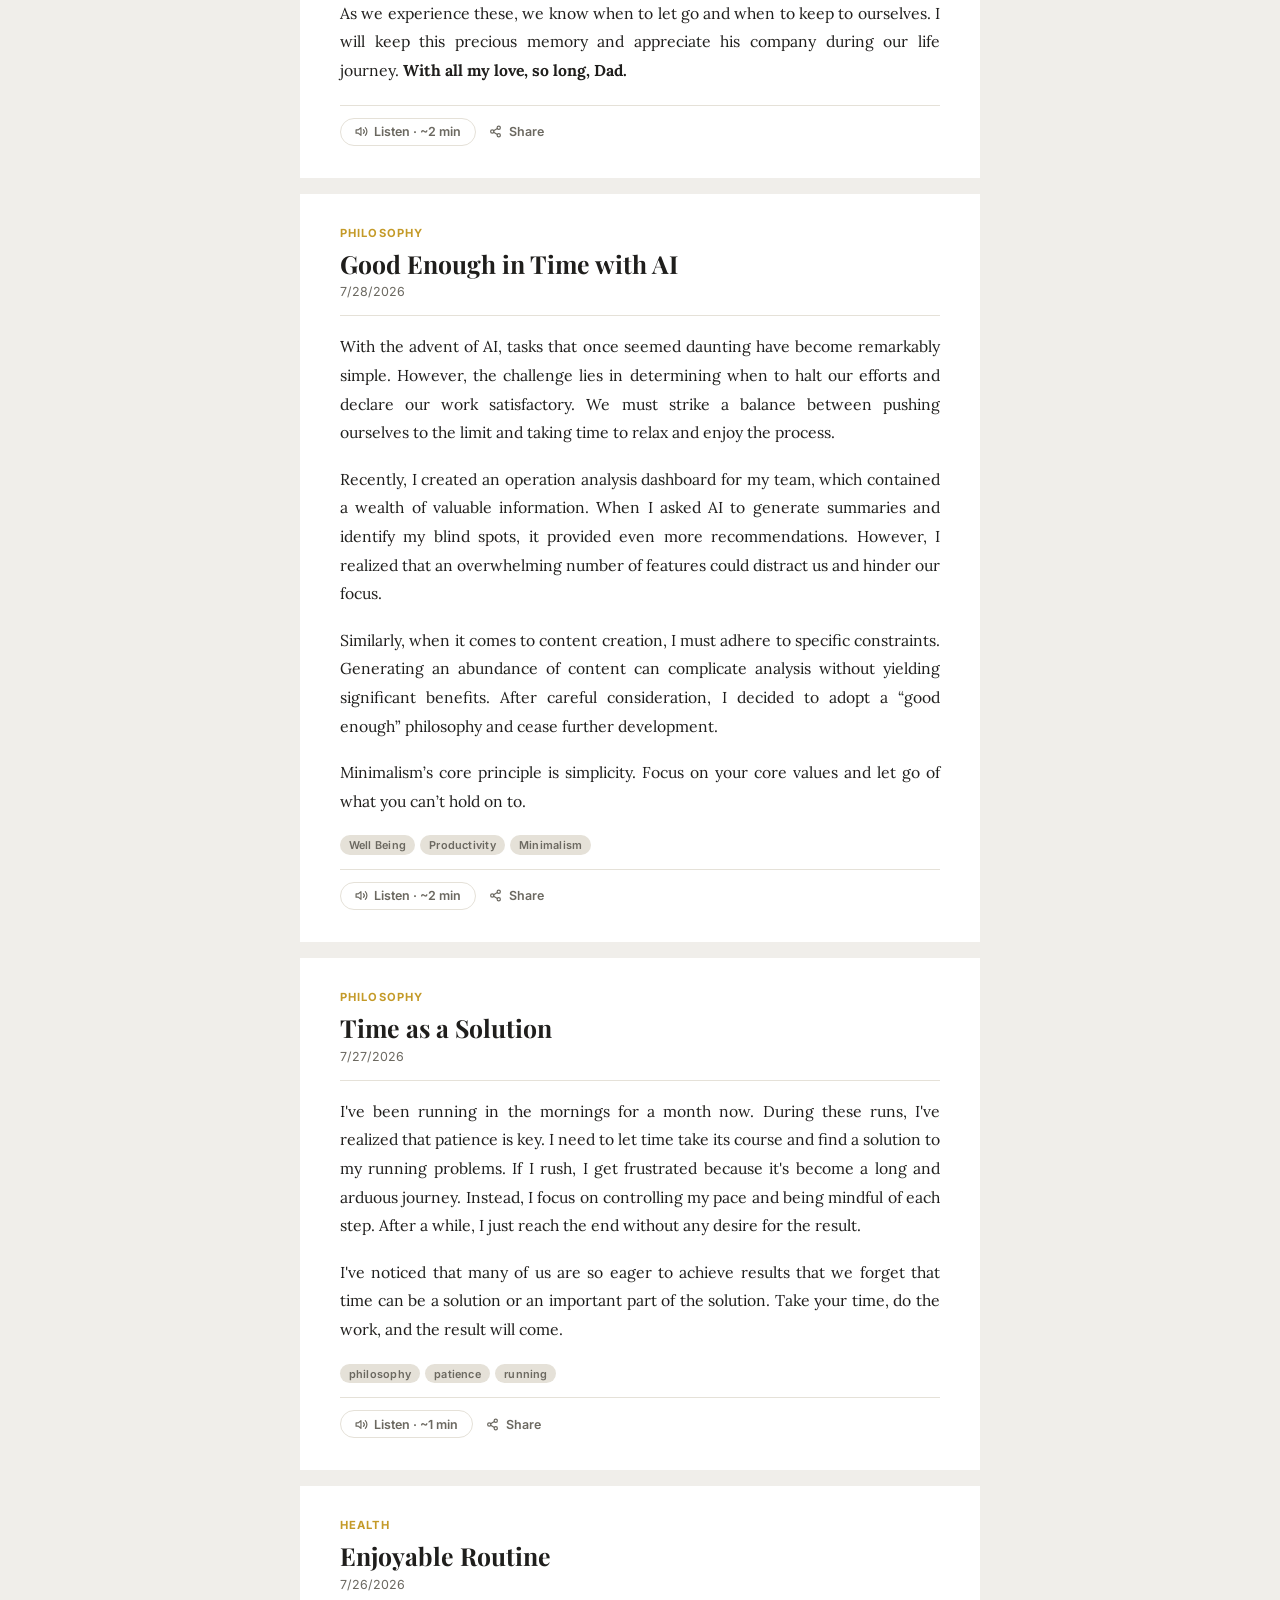
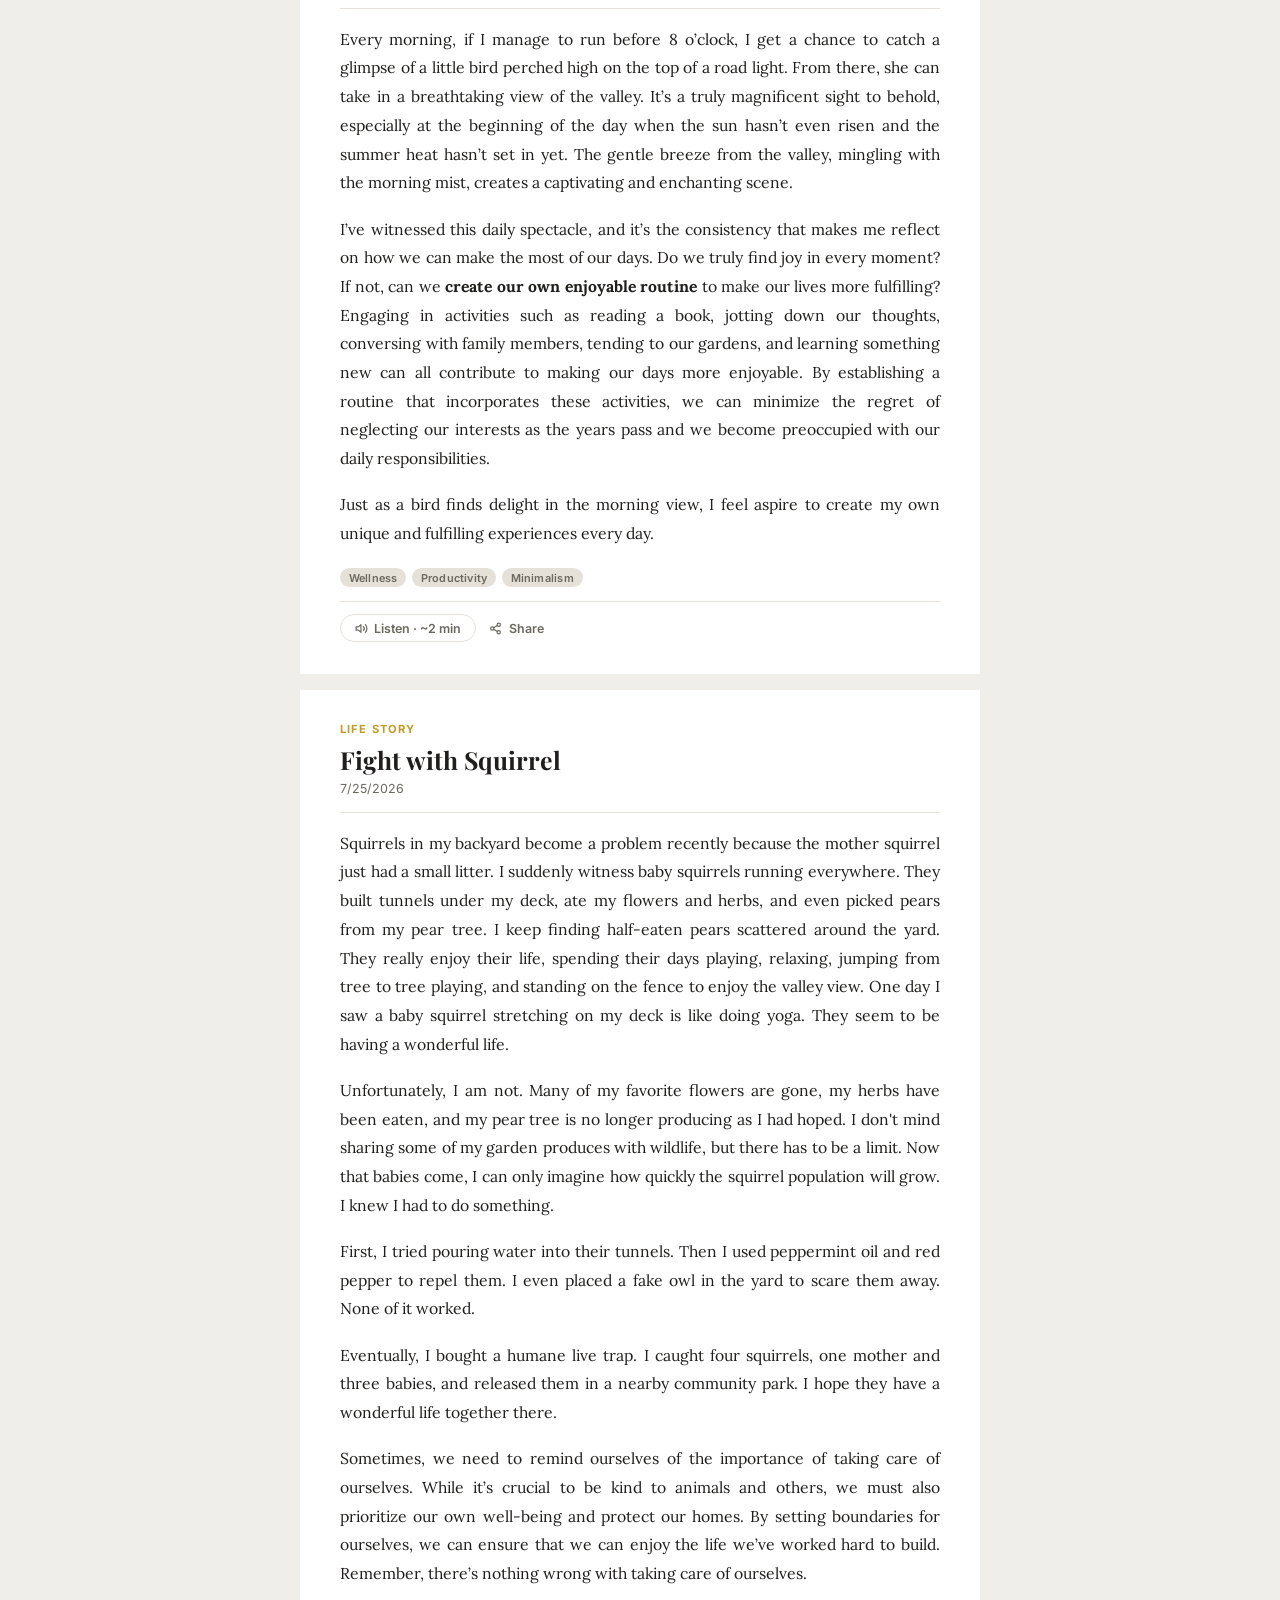
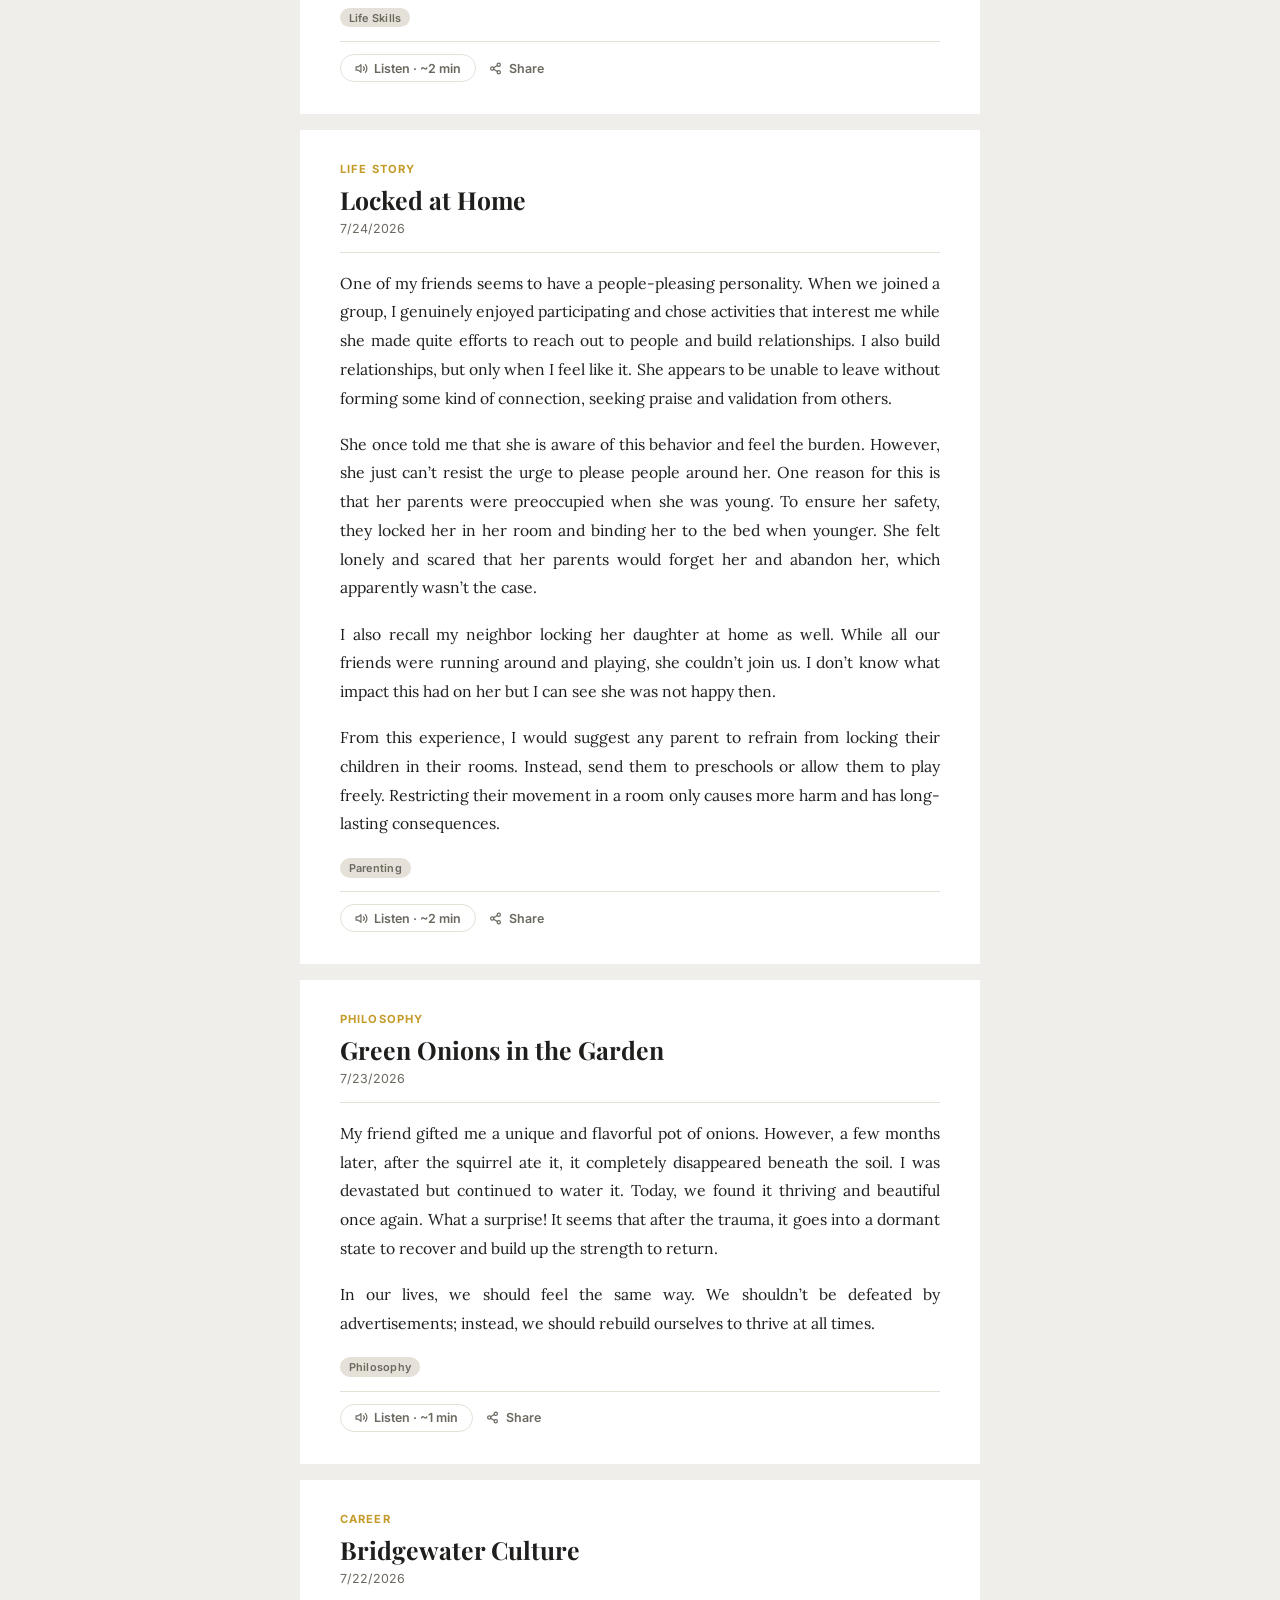
==== commit fc6142d0: "Add YouTube embeds to music articles; update crunch-gym article Co-Authored-By: Claude Sonnet 4.6 <n" ====
--- a/index.html
+++ b/index.html
@@ -149,9 +149,9 @@
 
 
   <!-- All posts bundled into one file by the pre-commit hook (was 365 separate requests) -->
-  <script src="blogs/registry.js?v=8" defer></script>
-  <script src="blogs-ch/registry.js?v=8" defer></script>
-  <script src="app.js?v=8" defer></script>
+  <script src="blogs/registry.js?v=10" defer></script>
+  <script src="blogs-ch/registry.js?v=10" defer></script>
+  <script src="app.js?v=10" defer></script>
 
 </body>
 </html>
